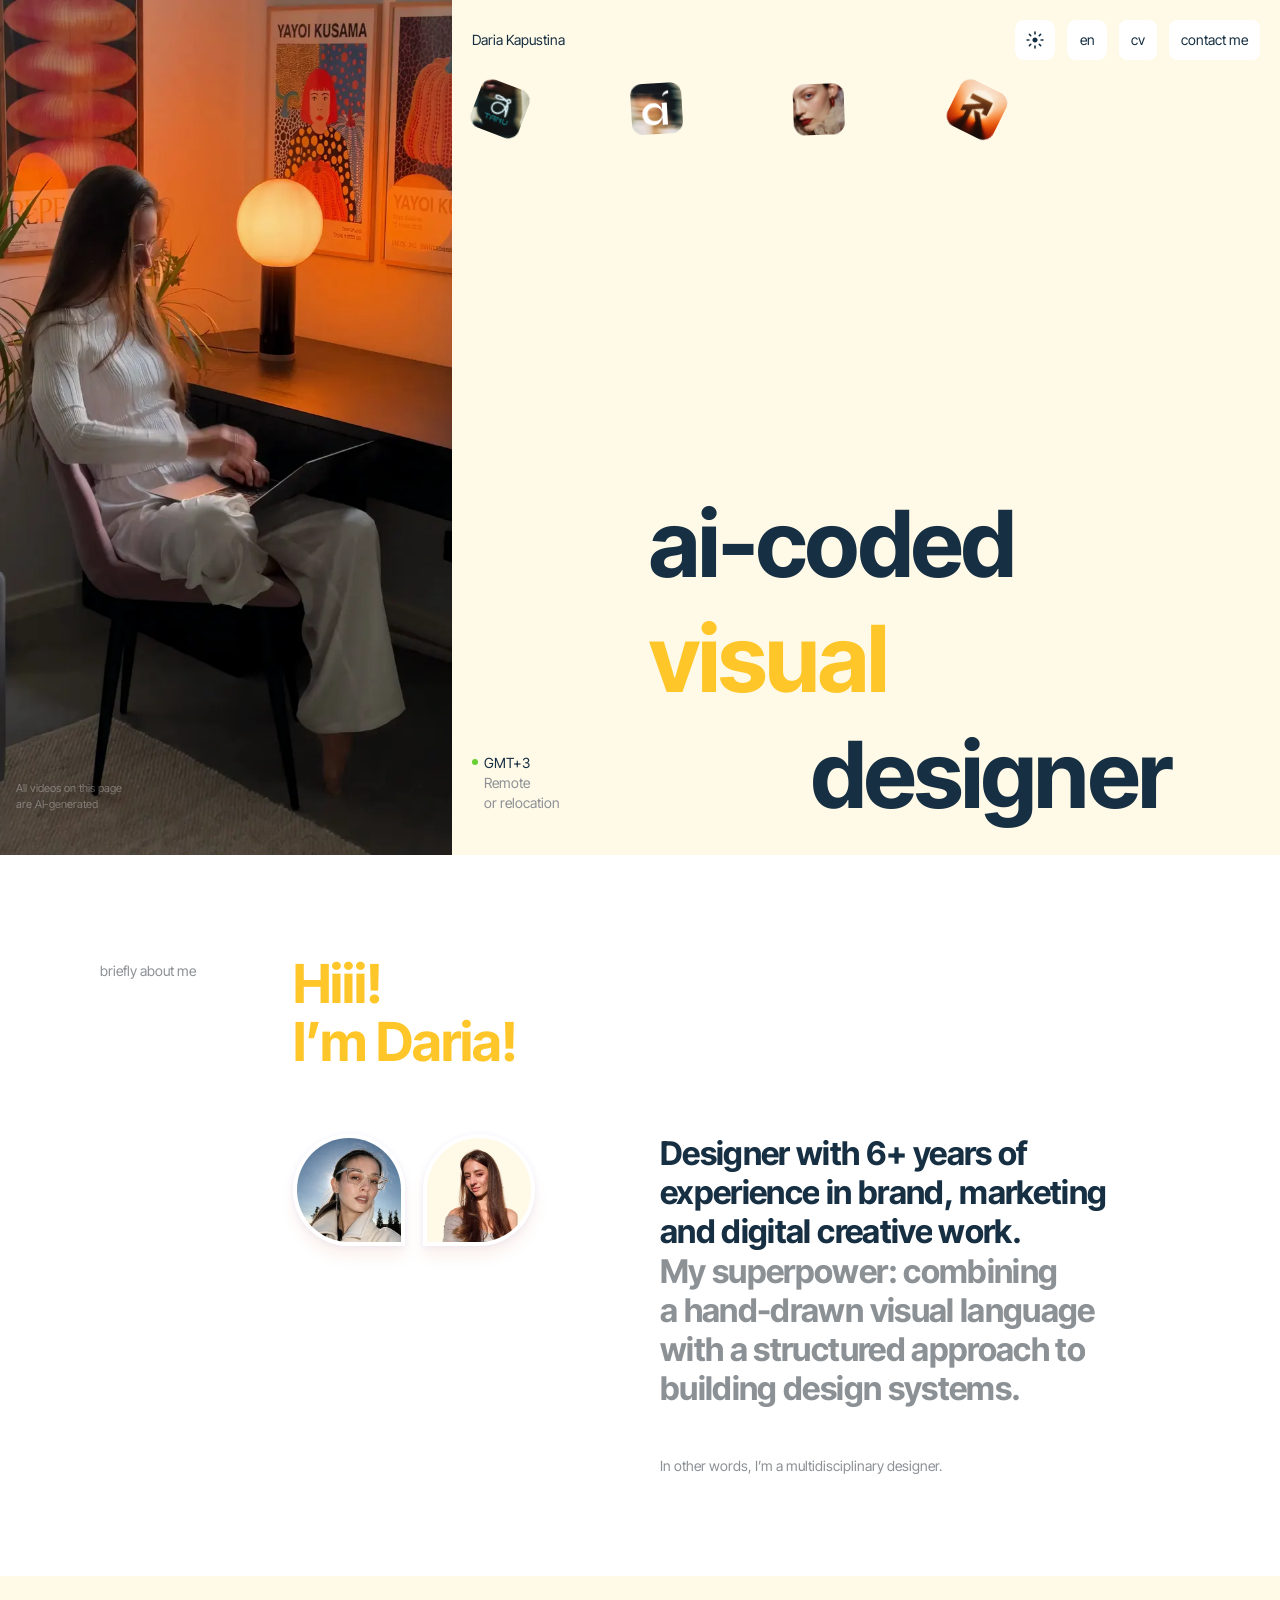
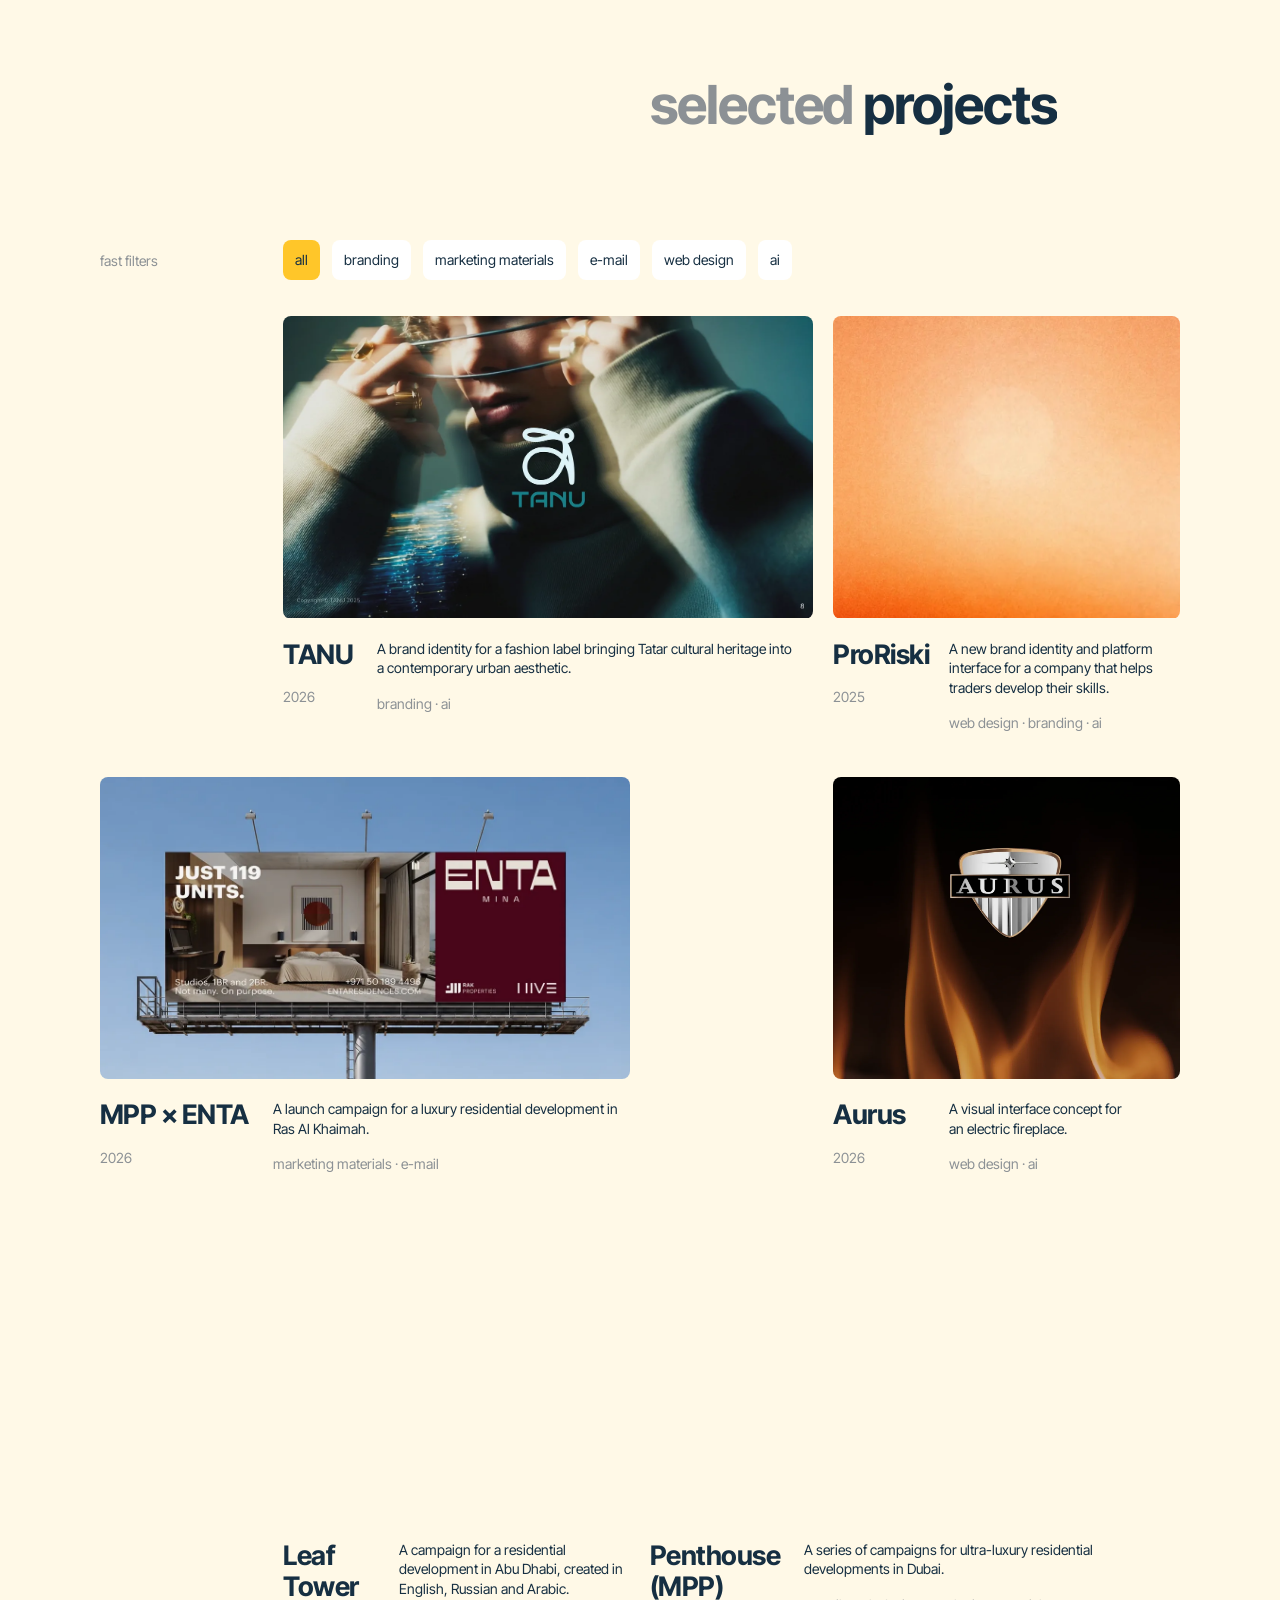
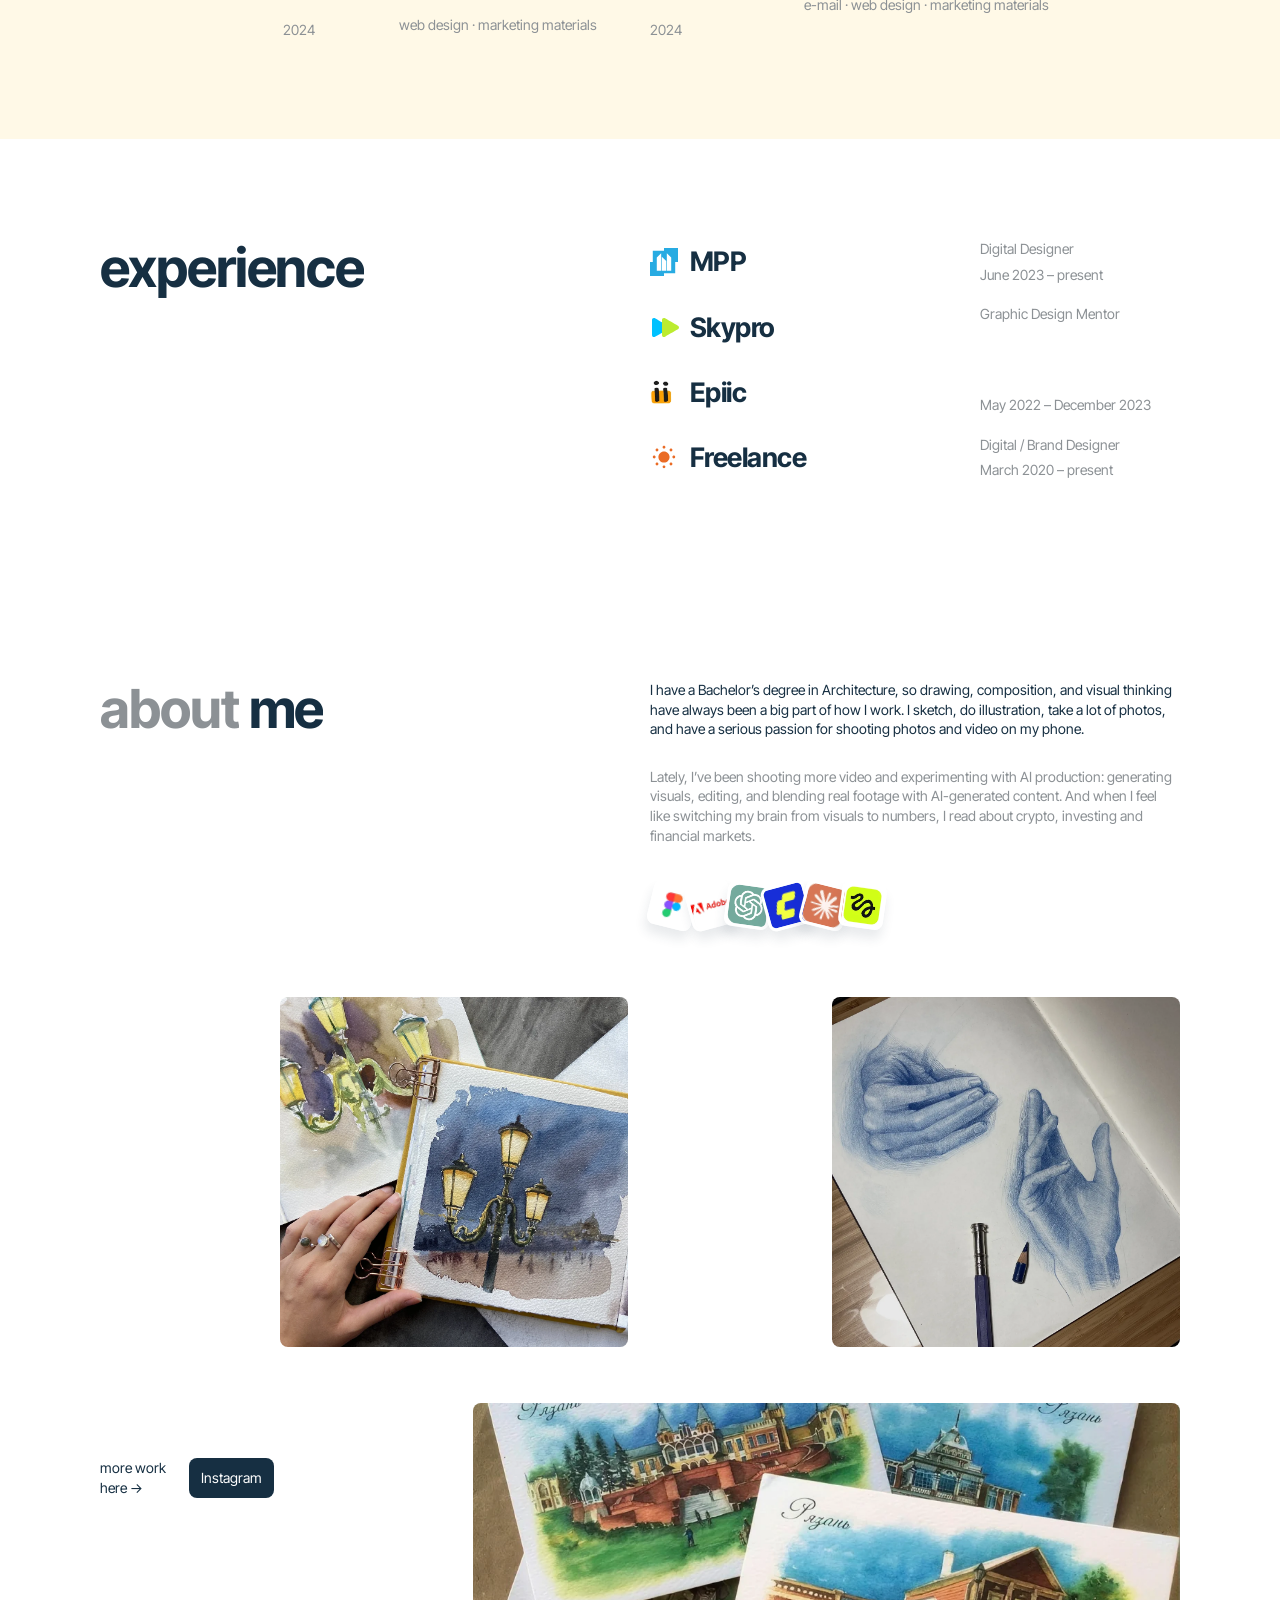
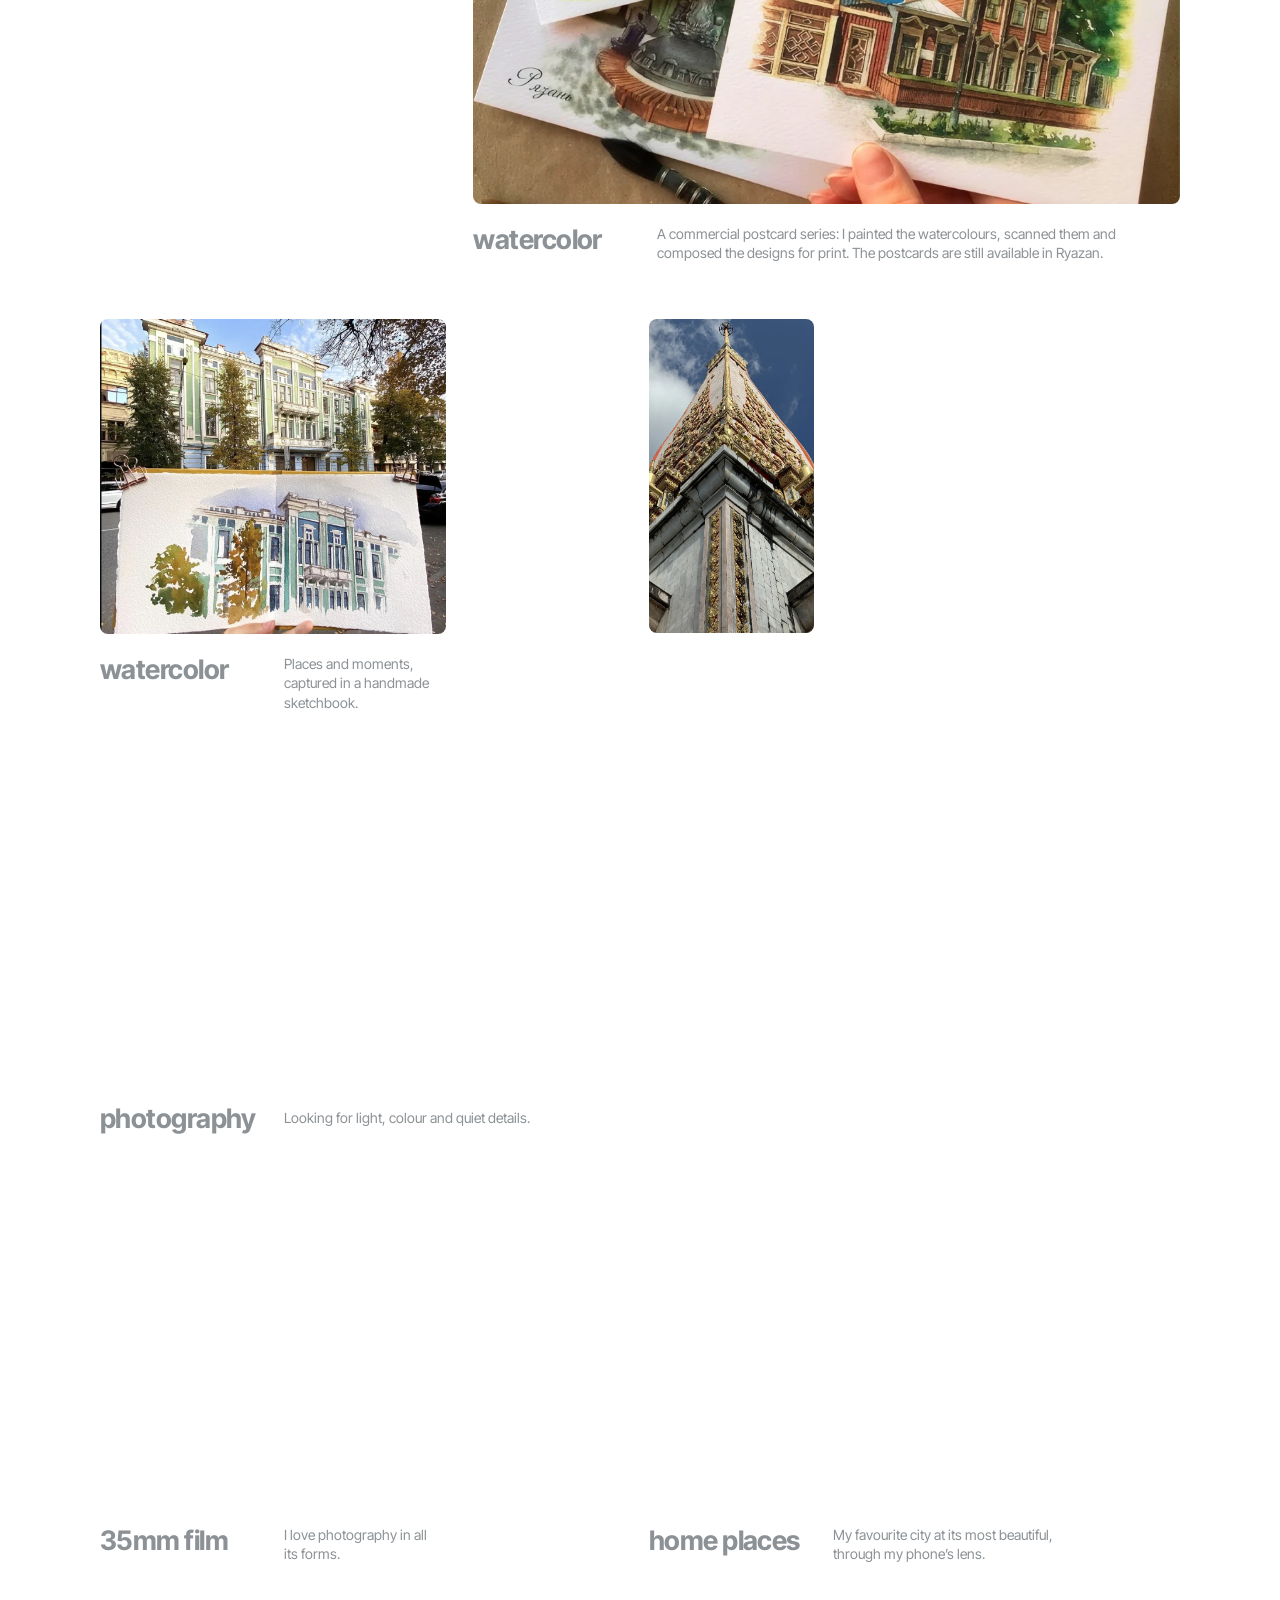
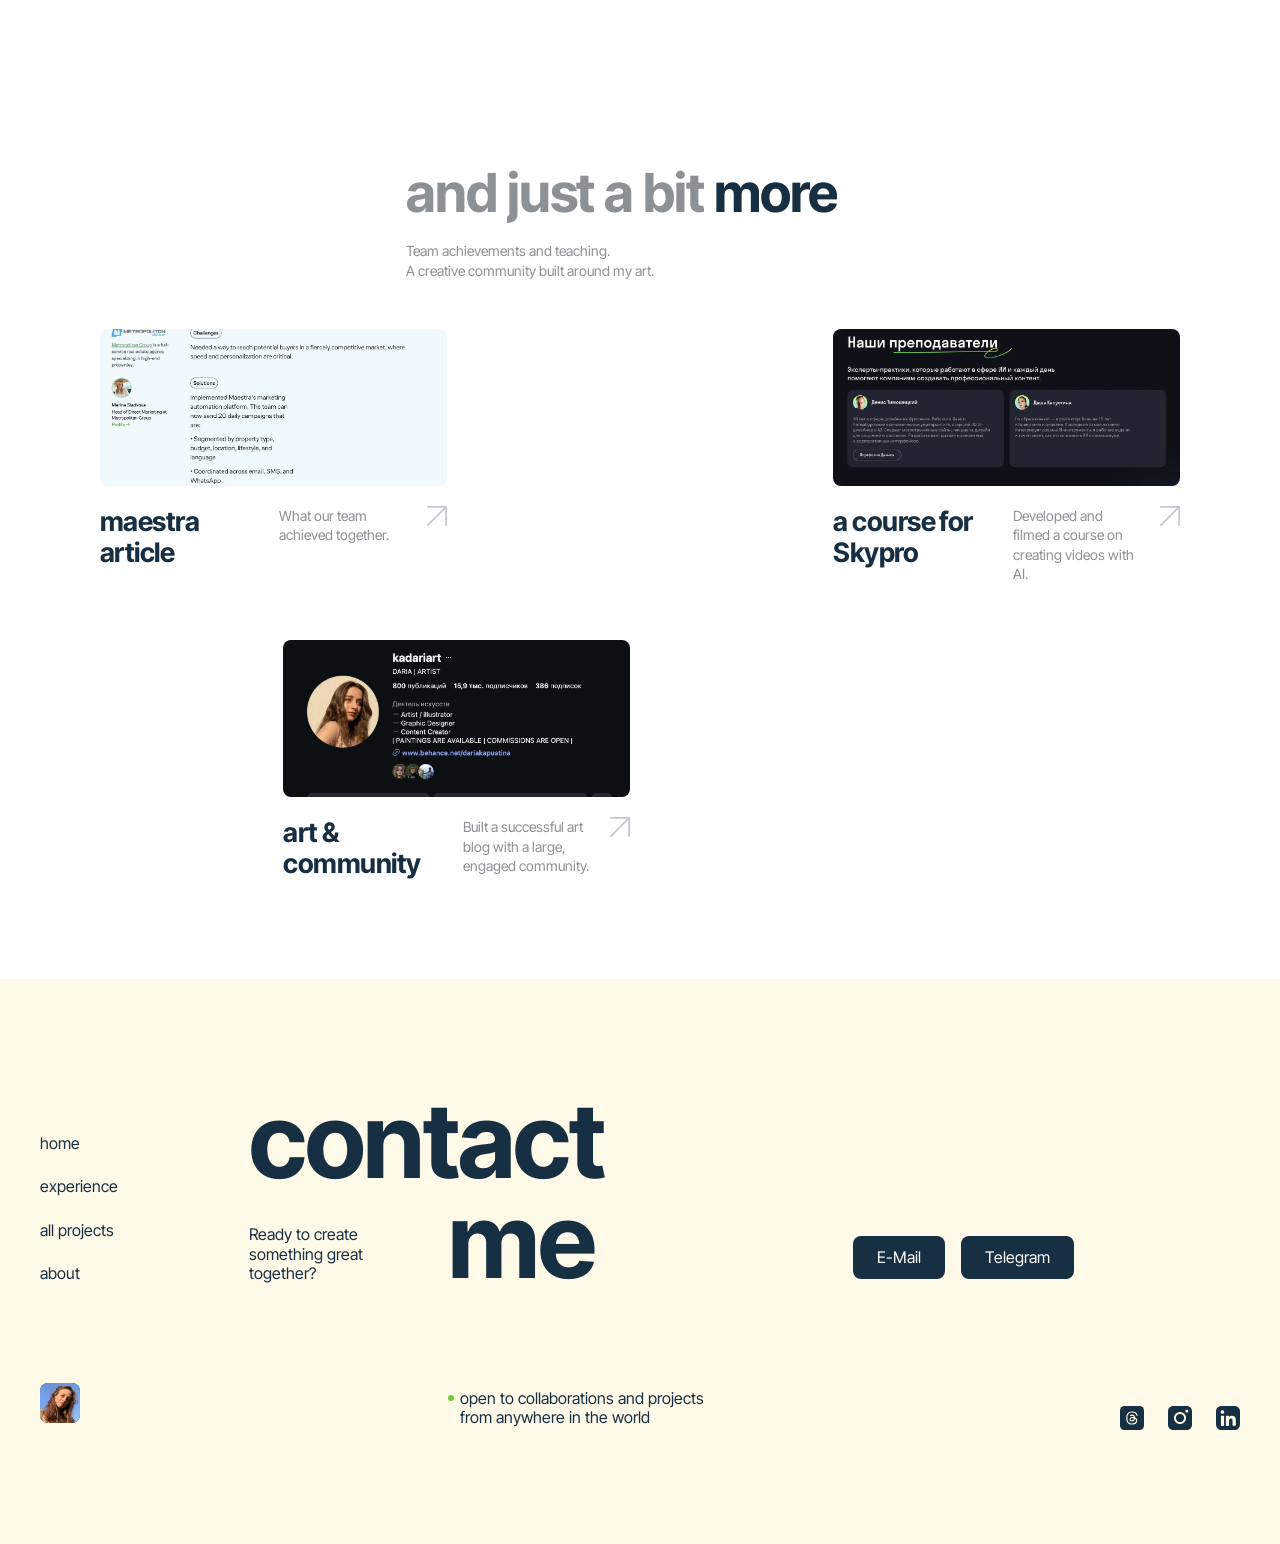
==== index.html @ 4124f464 "Open menu pill fits its close button on phones; drop heading balance that made Safari re-wrap headin" ====
<!doctype html>
<html lang="en">
<head>
<meta charset="utf-8">
<meta name="viewport" content="width=device-width, initial-scale=1">
<title>Daria Kapustina — Digital Designer</title>
<meta name="description" content="Daria Kapustina — multidisciplinary designer working across brand, marketing and AI-driven creative work."><meta property="og:type" content="website"><meta property="og:title" content="Daria Kapustina — Digital Designer"><meta property="og:description" content="Daria Kapustina — multidisciplinary designer working across brand, marketing and AI-driven creative work."><meta property="og:locale" content="en_US"><meta name="twitter:card" content="summary_large_image"><meta property="og:image" content="https://drasica.github.io/assets/og-cover.jpg"><meta property="og:image:width" content="1200"><meta property="og:image:height" content="630"><meta name="twitter:image" content="https://drasica.github.io/assets/og-cover.jpg"><meta property="og:url" content="https://drasica.github.io/"><meta name="theme-color" content="#fff9e7">
<link rel="icon" href="assets/95c12.webp">
<link rel="preload" href="assets/font-1.woff2?v=2" as="font" type="font/woff2" crossorigin><link rel="preload" href="assets/font-2.woff2?v=2" as="font" type="font/woff2" crossorigin><link rel="stylesheet" href="assets/fonts.css?v=2">
<script src="theme.js"></script>
<link rel="stylesheet" href="styles.css?v=motion-15">
<style>
/* Intro: on the first visit of a session a split-flap word board covers the page while the first screen loads */
#site-intro { position: fixed; inset: 0; z-index: 1000; background: #162f42; color: #fff; display: grid; place-items: center; transition: transform .75s cubic-bezier(.76,0,.24,1); }
#site-intro.is-leaving { transform: translateY(100%); }
#site-intro .intro-name { position: absolute; left: 24px; top: 22px; font: 14px/1.4 'Inter Tight', Arial, sans-serif; opacity: .7; }
#site-intro .intro-word { font: 700 clamp(44px, 10vw, 140px)/1 'Inter Tight', Arial, sans-serif; letter-spacing: -.04em; color: #ffc629; perspective: 600px; white-space: nowrap; }
#site-intro .intro-word.is-last { color: #fff; }
#site-intro .intro-word span { display: inline-block; transform-origin: 50% 60%; backface-visibility: hidden; }
html.intro-skip #site-intro { display: none; }
html.intro-on { overflow: hidden; }
</style>
<script src="config.js?v=5" defer>
</script><script defer src="https://cloud.umami.is/script.js" data-website-id="0eed4cbd-fb3e-4f84-bfce-b9fba21e98c4" data-domains="drasica.github.io"></script><script src="analytics.js?v=2" defer></script><script src="video-wake.js?v=1" defer></script>
<script src="typography.js?v=2" defer></script><script src="translations.js?v=typography-23" defer></script>
<script src="app.js?v=typography-18" defer>
</script>
<script src="floating-stickers.js?v=4" defer></script>
<script src="word-board.js?v=reel-2" defer></script>
<script src="assets/vendor/lenis.min.js" defer></script><script src="smooth-scroll.js?v=2" defer></script><script src="navigation.js?v=circle-12" defer></script><script src="mobile-menu.js?v=10" defer></script>
<script src="reveal.js?v=motion-1" defer></script>
<link rel="stylesheet" href="footer.css?v=11"><link rel="stylesheet" href="mobile.css?v=21"><link rel="stylesheet" href="mobile-menu.css?v=8">
<link rel="stylesheet" href="section-spacing.css?v=1">
</head>
<body>
<div id="site-intro" aria-hidden="true"><span class="intro-name">Daria Kapustina</span><span class="intro-word"></span></div>
<script>
(() => {
  // Shown once per session, skipped for reduced motion; it never holds the page longer than the first screen needs.
  const root = document.documentElement, intro = document.getElementById('site-intro');
  let seen = false; try { seen = sessionStorage.getItem('intro-seen') === '1'; sessionStorage.setItem('intro-seen', '1'); } catch {}
  if (seen || matchMedia('(prefers-reduced-motion: reduce)').matches) { root.classList.add('intro-skip'); intro.remove(); return; }
  root.classList.add('intro-on');
  let lang = 'en'; try { lang = localStorage.getItem('portfolio-language') === 'ru' ? 'ru' : 'en'; } catch {}
  const words = lang === 'ru' ? ['диджитал', 'бренд', 'маркетинг', 'граф', 'дизайн'] : ['digital', 'visual', 'brand', 'marketing', 'designer'];
  if (lang === 'ru') intro.querySelector('.intro-name').textContent = 'Дарья Капустина';
  const board = intro.querySelector('.intro-word'), STEP = 330, FLIP = 260, MIN = STEP * words.length + 120, MAX = 2600;
  const t0 = performance.now();
  window.__introDelay = MIN + 300;   // the floating stickers start their entrance as the board leaves
  const show = (word, last) => {
    board.classList.toggle('is-last', last);
    board.innerHTML = [...word].map(c => `<span>${c}</span>`).join('');
    // each letter flips over in turn, like a split-flap board
    [...board.children].forEach((el, k) => el.animate([{ transform: 'rotateX(90deg)', opacity: 0 }, { transform: 'rotateX(0)', opacity: 1 }],
      { duration: FLIP, delay: k * (FLIP / word.length) * .6, easing: 'cubic-bezier(.2,.8,.2,1)', fill: 'both' }));
  };
  words.forEach((w, i) => setTimeout(() => show(w, i === words.length - 1), i * STEP));
  // leave when the first screen is ready (its video can play, or the page has loaded), not before the last word, not later than MAX
  let ready = false;
  const markReady = () => { ready = true; };
  addEventListener('load', markReady, { once: true });
  document.addEventListener('DOMContentLoaded', () => {
    const v = document.querySelector('.hero-photo');
    if (v && v.readyState >= 2) markReady(); else if (v) v.addEventListener('loadeddata', markReady, { once: true });
  });
  const leave = () => {
    intro.classList.add('is-leaving');
    root.classList.remove('intro-on');
    intro.addEventListener('transitionend', () => intro.remove(), { once: true });
    setTimeout(() => intro.remove(), 1200);
  };
  const check = () => { const t = performance.now() - t0; if ((ready && t >= MIN) || t >= MAX) leave(); else setTimeout(check, 60); };
  setTimeout(check, MIN);
})();
</script>
<a class="skip-link" href="#main" data-i18n="text1">Skip to content</a>
<main id="main">
<section class="hero" id="home" aria-label="Daria Kapustina, digital designer">
<div class="hero-canvas">
<video class="hero-photo" autoplay muted loop playsinline preload="auto" poster="assets/hero-studio-poster.webp?v=4" width="720" height="1280" aria-label="Daria working in her studio" data-i18n-alt="alt0"><source src="assets/hero-studio-720.mp4?v=4" type="video/mp4" media="(max-width: 600px)"><source src="assets/hero-studio.mp4?v=5" type="video/mp4"></video>
<p class="hero-ai-note" data-i18n="aiNote">All videos on this page are AI-generated</p>
<header class="header">
<span class="name" data-i18n="text0">Daria Kapustina</span>
<nav class="header-actions" aria-label="Header navigation">
<button class="theme-toggle" type="button" aria-label="Switch to dark theme" aria-pressed="false"><svg class="theme-moon" viewBox="0 0 24 24" aria-hidden="true"><path d="M20.5 13.2A8.5 8.5 0 0 1 10.8 3.5 8.5 8.5 0 1 0 20.5 13.2Z"/></svg><img class="theme-sun" src="assets/header/sun.svg" width="20" height="20" alt=""></button>
<button class="language" aria-label="Switch to Russian" type="button" aria-pressed="false">en</button>
<a class="button" data-link="cv" aria-disabled="true" title="CV will be added soon">cv</a>
<a class="button" href="#contact" data-i18n="text2">contact me</a>
<button class="header-menu" type="button" aria-label="Open navigation" aria-controls="site-menu"><img src="assets/header/menu.svg" width="40" height="40" alt=""></button>
</nav>
<div class="menu-anchor" hidden>
<a class="menu-logo" href="#home" aria-label="Home"><span aria-hidden="true"></span></a>
<div class="menu-panel" id="site-menu" hidden>
<nav aria-label="Main navigation">
<a href="#home" data-i18n="text67">home</a>
<a href="#experience" data-i18n="text68">experience</a>
<a href="#projects" data-i18n="text69">all projects</a>
<a href="#about" data-i18n="text70">about</a>
<a data-link="cv" aria-disabled="true" title="CV will be added soon">cv</a>
<a href="#contact" data-i18n="text2">contact me</a>
</nav>
</div>
<button class="language" aria-label="Switch to Russian" type="button" aria-pressed="false">en</button>
<button class="theme-toggle" type="button" aria-label="Switch to dark theme" aria-pressed="false"><svg class="theme-moon" viewBox="0 0 24 24" aria-hidden="true"><path d="M20.5 13.2A8.5 8.5 0 0 1 10.8 3.5 8.5 8.5 0 1 0 20.5 13.2Z"/></svg><svg class="theme-sun" viewBox="0 0 24 24" aria-hidden="true"><circle cx="12" cy="12" r="4"/><path d="M12 2v2m0 16v2M2 12h2m16 0h2M5 5l1.5 1.5m11 11L19 19M5 19l1.5-1.5m11-11L19 5"/></svg></button>
<button class="menu-toggle" type="button" aria-label="Open navigation" aria-expanded="false" aria-controls="site-menu"><span class="menu-icon" aria-hidden="true"></span></button>
</div>
</header>
<div class="hero-orbit" aria-hidden="true">
<div class="sticker sticker-one">
<img src="assets/9ffae.webp" alt="">
</div>
<div class="sticker sticker-two">
<img src="assets/cee51.webp" alt="">
<img class="apple-body" src="assets/f7499.svg" alt="">
<img class="apple-leaf" src="assets/2229d.svg" alt="">
</div>
<div class="sticker sticker-three">
<img src="assets/2d1eb.webp" alt="">
</div>
<div class="sticker sticker-four">
<img src="assets/9de6c.webp" alt="">
</div>
</div>
<h1>
<span class="ai-coded" data-i18n="text3">ai-coded</span>
<span class="digital" aria-label="digital">digital</span>
<span class="designer" data-i18n="text5">designer</span>
</h1>
<p class="location status">GMT+3<span data-i18n="text6">Remote
or relocation</span>
</p>
</div>
</section>
<section class="intro wrap" id="intro" aria-labelledby="intro-title">
<p class="eyebrow" data-i18n="text7">briefly about me</p>
<h2 id="intro-title" data-i18n="text8">Hiii!
I’m Daria!</h2>
<div class="portraits">
<div class="picture portrait portrait-left">
<img src="assets/5f001.webp" alt="Daria, portrait" class="" style="" loading="lazy" decoding="async" data-i18n-alt="alt1">
</div>
<div class="picture portrait portrait-right">
<img src="assets/09753.webp" alt="Daria, portrait" class="" style="" loading="lazy" decoding="async" data-i18n-alt="alt2">
</div>
</div>
<div class="intro-copy">
<p class="statement"><strong id="intro-lead" data-i18n="text9">Designer with 6+ years of experience in brand, marketing and digital creative work.</strong><span id="intro-rest" data-i18n="text10">My superpower: combining a hand-drawn visual language with a structured approach to building design systems.</span></p>
<p class="eyebrow" data-i18n="text11">In other words, I’m a multidisciplinary designer.</p>
</div>
</section>

<section class="projects" id="projects" aria-labelledby="projects-title">
<div class="wrap">
<div class="section-heading">
<h2 id="projects-title">
<span id="heading21" data-i18n="text21">selected</span><b id="heading22" data-i18n="text22"> projects</b>
</h2>
<p data-i18n="text23">Across brand,marketing and digital design.
Designed for international teams, premium brands and digital-first communication.</p>
</div>
<div class="filters">
<span class="eyebrow" data-i18n="text24">fast filters</span>
<div class="filter-buttons" role="group" aria-label="Filter projects">
<button type="button" data-filter="All" aria-pressed="true" data-i18n="text25">all</button>
<button type="button" data-filter="Branding" aria-pressed="false" data-i18n="text26">branding</button>
<button type="button" data-filter="Marketing Materials" aria-pressed="false" data-i18n="text27">marketing materials</button>
<button type="button" data-filter="E-Mail" aria-pressed="false" data-i18n="text28">e-mail</button>
<button type="button" data-filter="Web Design" aria-pressed="false" data-i18n="text29">web design</button>
<button type="button" data-filter="AI" aria-pressed="false" data-i18n="text30">ai</button>
</div>
</div>
<p class="sr-only" id="filter-status" role="status" aria-live="polite">
</p>
<div class="project-grid">
<article class="project project-tanu" data-tags="Branding · AI">
<a class="project-case-link" href="tanu.html" aria-label="TANU — view project"></a>
<div class="picture project-image">
<video class="project-video" muted loop playsinline preload="none" poster="assets/2be52.webp" aria-label="TANU" data-src="assets/tanu-preview.mp4"></video>
</div>
<div class="project-caption">
<div>
<h3>TANU</h3>
<p class="eyebrow">2026</p>
</div>
<div>
<p data-i18n="text31">A brand identity for a fashion label bringing Tatar cultural heritage into a contemporary urban aesthetic.</p>
<p class="tags" data-i18n="text32">branding · ai</p>
</div>
</div>
</article>
<article class="project project-proriski" data-tags="Web Design · Branding · AI">
<a class="project-case-link" href="proriski.html" aria-label="ProRiski — view project"></a>
<div class="picture project-image">
<video class="project-video" muted loop playsinline preload="none" poster="assets/proriski-preview-poster.webp" aria-label="ProRiski" data-src="assets/proriski-preview.mp4"></video>
</div>
<div class="project-caption">
<div>
<h3>ProRiski</h3>
<p class="eyebrow">2025</p>
</div>
<div>
<p data-i18n="text37">A new brand identity and platform interface for a company that helps traders develop their skills.</p>
<p class="tags" data-i18n="text38">web design · branding · ai</p>
</div>
</div>
</article>
<article class="project project-enta" data-tags="Marketing Materials · E-Mail">
<a class="project-case-link" href="enta.html" aria-label="MPP × ENTA — view project"></a>
<div class="picture project-image">
<img src="assets/56102.webp" alt="MPP × ENTA" class="" style="width:100%;height:216.83%;top:-38.11%" loading="lazy" decoding="async" data-i18n-alt="alt5">
</div>
<div class="project-caption">
<div>
<h3>MPP × ENTA</h3>
<p class="eyebrow">2026</p>
</div>
<div>
<p data-i18n="text35">A launch campaign for a luxury residential development in Ras Al Khaimah.</p>
<p class="tags" data-i18n="text36">marketing materials · e-mail</p>
</div>
</div>
</article>
<article class="project project-aurus" data-tags="Web Design · AI">
<a class="project-case-link" href="aurus.html" aria-label="Aurus — view project"></a>
<div class="picture project-image">
<video class="project-video" muted loop playsinline preload="none" poster="assets/64a11.webp" aria-label="Aurus" data-src="assets/aurus-preview.mp4?v=2"></video>
</div>
<div class="project-caption">
<div>
<h3>Aurus</h3>
<p class="eyebrow">2026</p>
</div>
<div>
<p data-i18n="text33">A visual interface concept for an electric fireplace.</p>
<p class="tags" data-i18n="text34">web design · ai</p>
</div>
</div>
</article>
<article class="project project-leaf" data-tags="Web Design · Marketing Materials">
<a class="project-case-link" href="leaf-tower.html" aria-label="Leaf Tower — view project"></a>
<div class="picture project-image">
<img src="assets/leaf-cover-preview.webp" alt="Leaf Tower" class="" style="" width="1600" height="822" loading="lazy" decoding="async" data-i18n-alt="alt7">
</div>
<div class="project-caption">
<div>
<h3>Leaf Tower</h3>
<p class="eyebrow">2024</p>
</div>
<div>
<p data-i18n="text39">A campaign for a residential development in Abu Dhabi, created in English, Russian and Arabic.</p>
<p class="tags" data-i18n="text40">web design · marketing materials</p>
</div>
</div>
</article>
<article class="project project-penthouse" data-tags="E-Mail · Web Design · Marketing Materials">
<a class="project-case-link" href="penthouse.html" aria-label="Penthouse (MPP)"></a>
<div class="picture project-image">
<img src="assets/08e1b.webp" alt="Penthouse (MPP)" class="" style="" loading="lazy" decoding="async" data-i18n-alt="alt8">
</div>
<div class="project-caption">
<div>
<h3>Penthouse<br>(MPP)</h3>
<p class="eyebrow">2024</p>
</div>
<div>
<p data-i18n="text41">A series of campaigns for ultra-luxury residential developments in Dubai.</p>
<p class="tags" data-i18n="text42">e-mail · web design · marketing materials</p>
</div>
</div>
</article>
</div>
</div>
</section>
<section class="experience wrap split" id="experience" aria-labelledby="experience-title">
<h2 id="experience-title" data-i18n="text12">experience</h2>
<div class="jobs">
<article class="job">
<h3>
<span class="job-icon">
<img class="mpp-logo-light" src="assets/9f373.svg" alt="" class="" style="" loading="lazy" decoding="async">
<img class="mpp-logo-dark" src="assets/mpp-dark.svg" alt="">
</span>MPP</h3>
<div>
<p data-i18n="text13">Digital Designer</p>
<p class="eyebrow" data-i18n="text14">June 2023 – present</p>
</div>
</article>
<article class="job">
<h3>
<span class="job-icon">
<span class="skypro-logo">
<img src="assets/ceb00.svg" alt="" class="" style="" loading="lazy" decoding="async">
<img src="assets/34d3b.svg" alt="" class="" style="" loading="lazy" decoding="async">
</span>
</span>Skypro</h3>
<div>
<p data-i18n="text15">Graphic Design Mentor</p>
<p class="eyebrow" data-i18n="text16">March 2023 – September 2025</p>
</div>
</article>
<article class="job">
<h3>
<span class="job-icon">
<span class="epiic-logo">
<img src="assets/836a4.webp" alt="" class="" style="" loading="lazy" decoding="async">
</span>
</span>Epiic</h3>
<div>
<p data-i18n="text17">Design Reviewer</p>
<p class="eyebrow" data-i18n="text18">May 2022 – December 2023</p>
</div>
</article>
<article class="job">
<h3>
<span class="job-icon">
<img src="assets/fc3b4.svg" alt="" class="" style="" loading="lazy" decoding="async">
</span>Freelance</h3>
<div>
<p data-i18n="text19">Digital / Brand Designer</p>
<p class="eyebrow" data-i18n="text20">March 2020 – present</p>
</div>
</article>
</div>
</section>
<section class="about wrap" id="about" aria-labelledby="about-title">
<div class="split about-heading">
<div>
<h2 id="about-title">
<span id="heading43" data-i18n="text43">about</span><b id="heading44" data-i18n="text44"> me</b>
</h2>

</div>
<div class="about-copy">
<p data-i18n="text45">I have a Bachelor’s degree in Architecture, so drawing, composition, and visual thinking have always been a big part of how I work. I sketch, do illustration, take a lot of photos, and have a serious passion for shooting photos and video on my phone.</p>
<p data-i18n="text46">Lately, I’ve been shooting more video and experimenting with AI production: generating visuals, editing, and blending real footage with AI-generated content. And when I feel like switching my brain from visuals to numbers, I read about crypto, investing and financial markets.</p>
<div class="tool-stickers" aria-hidden="true">
<div class="picture ">
<img src="assets/b6a04.webp" alt="" class="" style="" loading="lazy" decoding="async">
</div>
<div class="picture ">
<img src="assets/1554d.webp" alt="" class="" style="" loading="lazy" decoding="async">
</div>
<div class="picture ">
<img src="assets/192a5.webp" alt="" class="" style="" loading="lazy" decoding="async">
</div>
<div class="picture ">
<img src="assets/41b91.webp" alt="" class="" style="" loading="lazy" decoding="async">
</div>
<div class="picture ">
<img src="assets/2ad3a.webp" alt="" class="" style="" loading="lazy" decoding="async">
</div>
<div class="picture ">
<img src="assets/3fb11.webp" alt="" class="" style="" loading="lazy" decoding="async">
</div>
</div>
</div>
</div>
<div class="gallery">
<div class="gallery-opening">
<div class="picture " style="aspect-ratio:386/388;height:auto;">
<img src="assets/cceba.webp" alt="Watercolor sketchbook in the studio" class="sketchbook-source" loading="lazy" decoding="async" data-i18n-alt="alt9" width="386" height="388">
</div>
<div class="picture ">
<img src="assets/3bfa6.webp" alt="Blue watercolor studies" class="" style="" loading="lazy" decoding="async" data-i18n-alt="alt10">
</div>
</div>
<div class="gallery-feature">
<div class="instagram-note">
<p data-i18n="text47">more work
here →</p>
<a class="button" data-link="instagram" href="https://www.instagram.com/kadariart/" target="_blank" rel="noopener noreferrer">Instagram</a>
</div>
<figure>
<div class="picture ">
<img src="assets/watercolor-figma-v2.webp" alt="Watercolor landscape sketchbooks" class="" style="" loading="lazy" decoding="async" data-i18n-alt="alt11">
</div>
<figcaption>
<h3 id="gallery-title0" data-i18n="text53">watercolor</h3>
<p id="caption0" data-i18n="text48">A commercial postcard series: I painted the watercolours, scanned them and composed the designs for print. The postcards are still available in Ryazan.</p>
</figcaption>
</figure>
</div>
<div class="gallery-middle">
<div>
<figure>
<div class="picture ">
<img src="assets/8cb92.webp" alt="City watercolor sketches" class="" style="height:117.36%;top:-15.81%" loading="lazy" decoding="async" data-i18n-alt="alt12">
</div>
<figcaption>
<h3 id="gallery-title1" data-i18n="text54">watercolor</h3>
<p id="caption1" data-i18n="text49">Places and moments, captured in a handmade sketchbook.</p>
</figcaption>
</figure>
<figure>
<div class="picture " style="aspect-ratio:590/350;height:auto;">
<img src="assets/mountain-figma-v3.webp" alt="Mountain landscape" class="figma-gallery-image" loading="lazy" decoding="async" data-i18n-alt="alt13" width="590" height="350">
</div>
<figcaption>
<h3 id="gallery-title2" data-i18n="text55">photography</h3>
<p id="caption2" data-i18n="text50">Looking for light, colour and quiet details.</p>
</figcaption>
</figure>
</div>
<div class="picture architecture" style="aspect-ratio:183/350;height:auto;">
<img src="assets/architecture-figma-v3.webp" alt="Architectural detail" class="figma-gallery-image" loading="lazy" decoding="async" data-i18n-alt="alt14" width="183" height="350">
</div>
<div class="picture trees">
<img src="assets/127a1.webp" alt="Sunlight through a grove of trees" class="" style="" loading="lazy" decoding="async" data-i18n-alt="alt15">
</div>
</div>
<div class="gallery-last">
<figure>
<div class="picture ">
<img src="assets/b3517.webp" alt="35mm film portrait in a garden" class="" style="" loading="lazy" decoding="async" data-i18n-alt="alt16">
</div>
<figcaption>
<h3 id="gallery-title3" data-i18n="text56">35mm film</h3>
<p id="caption3" data-i18n="text51">I love photography in all its forms.</p>
</figcaption>
</figure>
<figure>
<div class="picture ">
<img src="assets/605c7.webp" alt="Light on a quiet city street" class="" style="" loading="lazy" decoding="async" data-i18n-alt="alt17">
</div>
<figcaption>
<h3 id="gallery-title4" data-i18n="text57">home places</h3>
<p id="caption4" data-i18n="text52">My favourite city at its most beautiful,
through my phone’s lens.</p>
</figcaption>
</figure>
</div>
</div>
</section>
<section class="more wrap" aria-labelledby="more-title">
<div class="section-heading">
<h2 id="more-title">
<span id="heading58" data-i18n="text58">and just a bit</span><b id="heading59" data-i18n="text59"> more</b>
</h2>
<p data-i18n="text60">Team achievements and teaching.
A creative community built around my art.</p>
</div>
<div class="more-grid">
<a class="article article-maestra" href="https://maestra.io/blog/cases/metropolitan-group" target="_blank" rel="noopener noreferrer">
<div class="picture ">
<img src="assets/55080.webp" alt="maestra article" class="" style="" loading="lazy" decoding="async" data-i18n-alt="alt18">
</div>
<div class="article-caption">
<h3 data-i18n="text62">maestra article</h3>
<div>
<span data-i18n="text61">What our team achieved together.</span>
<img src="assets/3d9f0.svg" alt="" class="" style="" loading="lazy" decoding="async">
</div>
</div>
</a>
<a class="article article-skypro" href="https://sky.pro/course/ai/creator#giftpopup" target="_blank" rel="noopener noreferrer">
<div class="picture ">
<img src="assets/b63a6.webp" alt="education materials for skypro" class="" style="" loading="lazy" decoding="async" data-i18n-alt="alt19">
</div>
<div class="article-caption">
<h3 data-i18n="text64">a course for Skypro</h3>
<div>
<span data-i18n="text63">Developed and filmed a course on creating videos with AI.</span>
<img src="assets/3d9f0.svg" alt="" class="" style="" loading="lazy" decoding="async">
</div>
</div>
</a>
<a class="article article-blog" data-link="blog" href="https://www.instagram.com/kadariart/" target="_blank" rel="noopener noreferrer">
<div class="picture ">
<img src="assets/348ce.webp" alt="social media blog" class="" style="width:107.77%;height:170.97%;left:-.09%;top:-4.37%" loading="lazy" decoding="async" data-i18n-alt="alt20">
</div>
<div class="article-caption">
<h3 data-i18n="text66">art &amp; community</h3>
<div>
<span data-i18n="text65">Built a successful art blog with a large, engaged community.</span>
<img src="assets/3d9f0.svg" alt="" class="" style="" loading="lazy" decoding="async">
</div>
</div>
</a>
</div>
</section>
<footer id="contact">
<div class="footer-inner wrap">
<nav aria-label="Footer navigation">
<a href="#home" data-i18n="text67">home</a>
<a href="#experience" data-i18n="text68">experience</a>
<a href="#projects" data-i18n="text69">all projects</a>
<a href="#about" data-i18n="text70">about</a>
</nav>
<div class="contact-heading">
<h2 data-i18n="text71">contact
me</h2>
</div>
<p data-i18n="text72">Ready to create something great together?</p>
<div class="contact-actions">
<a class="button" data-link="email" href="mailto:drasica.k@gmail.com">E-Mail</a>
<a class="button" data-link="telegram" href="https://t.me/kadariart" target="_blank" rel="noopener noreferrer">Telegram</a>
</div>
<p class="availability status" data-i18n="text73">open to projects
from around the world</p>
<img src="assets/95c12.webp" alt="" class="footer-avatar" style="" loading="lazy" decoding="async">
<div class="social-links" role="group" aria-label="Social profiles">
<a class="social-link social-linkedin" href="https://www.linkedin.com/in/daria-kapustina-a27a78249/" target="_blank" rel="noopener noreferrer" aria-label="LinkedIn"><svg class="social-vector" viewBox="140 0 40 40" xmlns="http://www.w3.org/2000/svg" aria-hidden="true" focusable="false">
<g id="Frame 2087331330">
<path id="Vector" d="M30 19.0769C30.3077 19.5385 30.6154 20 30.7692 20.7692H25.8462C25.8462 20.6154 25.8462 20.3077 26 20C26.1538 19.6923 26.1538 19.5385 26.4615 19.2308C26.6154 18.9231 26.9231 18.7692 27.2308 18.6154C27.5385 18.4615 28 18.3077 28.4615 18.3077C29.0769 18.4615 29.6923 18.6154 30 19.0769ZM15.8462 18C16.1538 17.6923 16.4615 17.2308 16.4615 16.6154C16.4615 16.3077 16.4615 16 16.3077 15.6923C16.1538 15.5385 16 15.2308 15.8462 15.2308C15.6923 15.0769 15.3846 15.0769 15.0769 14.9231H11.0769V18.4615H14.4615C14.9231 18.4615 15.3846 18.3077 15.8462 18ZM14.6154 20.6154H11.0769V24.7692H14.6154C14.9231 24.7692 15.2308 24.7692 15.5385 24.6154C15.8462 24.6154 16.1538 24.4615 16.3077 24.3077C16.4615 24.1538 16.7692 24 16.9231 23.6923C17.0769 23.3846 17.0769 23.0769 17.0769 22.7692C17.0769 22 16.9231 21.3846 16.4615 21.0769C16 20.7692 15.3846 20.6154 14.6154 20.6154ZM40 7.53846V32.4615C40 36.6154 36.6154 40 32.4615 40H7.53846C3.38462 40 0 36.6154 0 32.4615V7.53846C0 3.38462 3.38462 0 7.53846 0H32.4615C36.6154 0 40 3.38462 40 7.53846ZM25.2308 14.7692H31.3846V13.2308H25.2308V14.7692ZM20.3077 23.0769C20.3077 22.1538 20.1538 21.3846 19.6923 20.6154C19.2308 20 18.6154 19.5385 17.6923 19.2308C18.3077 18.9231 18.9231 18.4615 19.2308 18C19.5385 17.5385 19.6923 16.9231 19.6923 16.1538C19.6923 15 19.5385 14.9231 19.3846 14.3077C19.0769 13.8462 18.7692 13.3846 18.4615 13.2308C18 12.9231 17.5385 12.7692 16.9231 12.6154C16.1538 12.3077 15.5385 12.3077 14.7692 12.3077H7.69231V27.3846H15.0769C15.6923 27.3846 16.4615 27.2308 17.0769 27.0769C17.6923 26.9231 18.3077 26.6154 18.7692 26.3077C19.2308 26 19.6923 25.5385 20 24.9231C20.1538 24.4615 20.3077 23.8462 20.3077 23.0769ZM25.8462 22.6154H33.6923C33.6923 21.6923 33.6923 20.9231 33.5385 20.1538C33.3846 19.3846 33.0769 18.6154 32.6154 18.1538C32.1538 17.5385 31.5385 17.0769 30.9231 16.7692C30.1538 16.4615 29.3846 16.1538 28.4615 16.1538C27.6923 16.1538 26.9231 16.3077 26.1538 16.6154C25.5385 16.9231 24.9231 17.3846 24.3077 17.8462C23.8462 18.3077 23.3846 18.9231 23.2308 19.6923C22.9231 20.4615 22.7692 21.2308 22.7692 22C22.7692 23.1538 22.9231 23.6923 23.2308 24.3077C23.5385 25.0769 23.8462 25.6923 24.3077 26.1538C24.7692 26.6154 25.3846 27.0769 26 27.3846C26.7692 27.6923 27.5385 27.8462 28.3077 27.8462C29.5385 27.8462 30.6154 27.5385 31.5385 26.9231C32.4615 26.3077 33.0769 25.3846 33.5385 24.1538H30.9231C30.7692 24.4615 30.6154 24.7692 30.1538 25.0769C29.6923 25.3846 29.2308 25.5385 28.6154 25.5385C27.8462 25.5385 27.0769 25.3846 26.6154 24.9231C26.1538 24.3077 25.8462 23.5385 25.8462 22.6154Z" fill="currentColor"/>
<path id="Vector_2" fill-rule="evenodd" clip-rule="evenodd" d="M78.5721 0C76.2992 -1.67598e-07 74.1194 0.902681 72.5119 2.50956C70.9044 4.11643 70.0009 6.29594 70 8.56884V31.4279C70 33.7013 70.9031 35.8817 72.5107 37.4893C74.1183 39.0969 76.2987 40 78.5721 40H101.431C103.704 39.9991 105.884 39.0956 107.49 37.4881C109.097 35.8806 110 33.7008 110 31.4279V8.56884C109.999 6.29651 109.096 4.1175 107.489 2.51072C105.882 0.903939 103.703 0.000872463 101.431 0H78.5721ZM103.897 8.58201C103.897 9.23681 103.637 9.86479 103.174 10.3278C102.711 10.7908 102.083 11.0509 101.428 11.0509C100.773 11.0509 100.145 10.7908 99.6821 10.3278C99.2191 9.86479 98.9589 9.23681 98.9589 8.58201C98.9589 7.92721 99.2191 7.29923 99.6821 6.83621C100.145 6.3732 100.773 6.11308 101.428 6.11308C102.083 6.11308 102.711 6.3732 103.174 6.83621C103.637 7.29923 103.897 7.92721 103.897 8.58201ZM90.0049 13.1512C88.189 13.1512 86.4474 13.8726 85.1633 15.1567C83.8792 16.4408 83.1578 18.1824 83.1578 19.9984C83.1578 21.8143 83.8792 23.5559 85.1633 24.84C86.4474 26.1241 88.189 26.8455 90.0049 26.8455C91.8209 26.8455 93.5625 26.1241 94.8466 24.84C96.1307 23.5559 96.8521 21.8143 96.8521 19.9984C96.8521 18.1824 96.1307 16.4408 94.8466 15.1567C93.5625 13.8726 91.8209 13.1512 90.0049 13.1512ZM79.8626 19.9984C79.8626 17.3093 80.9308 14.7304 82.8322 12.8289C84.7337 10.9275 87.3126 9.85927 90.0016 9.85927C92.6907 9.85927 95.2696 10.9275 97.1711 12.8289C99.0725 14.7304 100.141 17.3093 100.141 19.9984C100.141 22.6874 99.0725 25.2663 97.1711 27.1678C95.2696 29.0692 92.6907 30.1374 90.0016 30.1374C87.3126 30.1374 84.7337 29.0692 82.8322 27.1678C80.9308 25.2663 79.8626 22.6874 79.8626 19.9984Z" fill="currentColor"/>
<path id="Vector_3" d="M170.878 0H149.122C146.703 0 144.383 0.961071 142.672 2.67179C140.961 4.3825 140 6.70273 140 9.12205V30.8779C140 33.2973 140.961 35.6175 142.672 37.3282C144.383 39.0389 146.703 40 149.122 40H170.878C173.297 40 175.617 39.0389 177.328 37.3282C179.039 35.6175 180 33.2973 180 30.8779V9.12205C180 6.70273 179.039 4.3825 177.328 2.67179C175.617 0.961071 173.297 0 170.878 0ZM153.524 32.2913C153.531 32.4029 153.514 32.5147 153.476 32.6198C153.437 32.7248 153.378 32.821 153.301 32.9022C153.224 32.9835 153.132 33.0482 153.029 33.0923C152.926 33.1365 152.815 33.1592 152.704 33.159H149.052C148.832 33.1536 148.623 33.0621 148.469 32.904C148.316 32.746 148.231 32.5341 148.232 32.3138V17.1282C148.229 17.0186 148.248 16.9094 148.288 16.8073C148.328 16.7051 148.387 16.612 148.464 16.5334C148.54 16.4548 148.632 16.3923 148.733 16.3497C148.834 16.307 148.943 16.2851 149.052 16.2851H152.704C152.813 16.2851 152.922 16.307 153.023 16.3497C153.124 16.3923 153.215 16.4548 153.292 16.5334C153.368 16.612 153.428 16.7051 153.468 16.8073C153.508 16.9094 153.527 17.0186 153.524 17.1282V32.2913ZM150.81 13.0913C150.415 13.0883 150.024 13.0075 149.66 12.8535C149.296 12.6995 148.966 12.4753 148.688 12.1936C148.411 11.912 148.192 11.5785 148.043 11.2122C147.895 10.8458 147.82 10.4538 147.823 10.0585C147.826 9.66315 147.906 9.27229 148.06 8.9082C148.214 8.54412 148.439 8.21393 148.72 7.9365C149.002 7.65906 149.335 7.43982 149.702 7.29128C150.068 7.14273 150.46 7.06781 150.855 7.07077C151.64 7.09629 152.384 7.42743 152.928 7.99355C153.471 8.55967 153.773 9.31594 153.767 10.101C153.761 10.886 153.448 11.6377 152.896 12.1956C152.344 12.7535 151.595 13.0734 150.81 13.0872M172.999 32.2667C172.998 32.4739 172.917 32.6727 172.772 32.8212C172.627 32.9697 172.431 33.0562 172.224 33.0626H168.369C168.162 33.0562 167.965 32.9694 167.82 32.8205C167.675 32.6716 167.594 32.4722 167.594 32.2646V25.241C167.594 24.1928 167.914 20.681 164.812 20.681C162.394 20.681 161.916 23.1426 161.824 24.238V32.4246C161.824 32.6326 161.743 32.8324 161.598 32.9818C161.453 33.1311 161.256 33.2182 161.048 33.2246H157.309C157.097 33.2241 156.894 33.1395 156.744 32.9896C156.595 32.8396 156.511 32.6364 156.511 32.4246V17.0544C156.517 16.8465 156.604 16.6493 156.754 16.5045C156.903 16.3598 157.103 16.2789 157.311 16.279H161.048C161.256 16.2789 161.456 16.3598 161.605 16.5045C161.755 16.6493 161.842 16.8465 161.848 17.0544V18.3774C162.394 17.5787 163.147 16.9441 164.027 16.5422C164.907 16.1402 165.88 15.9861 166.841 16.0964C173.067 16.0964 173.044 21.9118 173.044 25.2185L172.999 32.2667Z" fill="currentColor"/>
</g>
</svg></a><a class="social-link social-instagram" href="https://www.instagram.com/drasica/" target="_blank" rel="noopener noreferrer" aria-label="Instagram"><svg class="social-vector" viewBox="70 0 40 40" xmlns="http://www.w3.org/2000/svg" aria-hidden="true" focusable="false">
<g id="Frame 2087331330">
<path id="Vector" d="M30 19.0769C30.3077 19.5385 30.6154 20 30.7692 20.7692H25.8462C25.8462 20.6154 25.8462 20.3077 26 20C26.1538 19.6923 26.1538 19.5385 26.4615 19.2308C26.6154 18.9231 26.9231 18.7692 27.2308 18.6154C27.5385 18.4615 28 18.3077 28.4615 18.3077C29.0769 18.4615 29.6923 18.6154 30 19.0769ZM15.8462 18C16.1538 17.6923 16.4615 17.2308 16.4615 16.6154C16.4615 16.3077 16.4615 16 16.3077 15.6923C16.1538 15.5385 16 15.2308 15.8462 15.2308C15.6923 15.0769 15.3846 15.0769 15.0769 14.9231H11.0769V18.4615H14.4615C14.9231 18.4615 15.3846 18.3077 15.8462 18ZM14.6154 20.6154H11.0769V24.7692H14.6154C14.9231 24.7692 15.2308 24.7692 15.5385 24.6154C15.8462 24.6154 16.1538 24.4615 16.3077 24.3077C16.4615 24.1538 16.7692 24 16.9231 23.6923C17.0769 23.3846 17.0769 23.0769 17.0769 22.7692C17.0769 22 16.9231 21.3846 16.4615 21.0769C16 20.7692 15.3846 20.6154 14.6154 20.6154ZM40 7.53846V32.4615C40 36.6154 36.6154 40 32.4615 40H7.53846C3.38462 40 0 36.6154 0 32.4615V7.53846C0 3.38462 3.38462 0 7.53846 0H32.4615C36.6154 0 40 3.38462 40 7.53846ZM25.2308 14.7692H31.3846V13.2308H25.2308V14.7692ZM20.3077 23.0769C20.3077 22.1538 20.1538 21.3846 19.6923 20.6154C19.2308 20 18.6154 19.5385 17.6923 19.2308C18.3077 18.9231 18.9231 18.4615 19.2308 18C19.5385 17.5385 19.6923 16.9231 19.6923 16.1538C19.6923 15 19.5385 14.9231 19.3846 14.3077C19.0769 13.8462 18.7692 13.3846 18.4615 13.2308C18 12.9231 17.5385 12.7692 16.9231 12.6154C16.1538 12.3077 15.5385 12.3077 14.7692 12.3077H7.69231V27.3846H15.0769C15.6923 27.3846 16.4615 27.2308 17.0769 27.0769C17.6923 26.9231 18.3077 26.6154 18.7692 26.3077C19.2308 26 19.6923 25.5385 20 24.9231C20.1538 24.4615 20.3077 23.8462 20.3077 23.0769ZM25.8462 22.6154H33.6923C33.6923 21.6923 33.6923 20.9231 33.5385 20.1538C33.3846 19.3846 33.0769 18.6154 32.6154 18.1538C32.1538 17.5385 31.5385 17.0769 30.9231 16.7692C30.1538 16.4615 29.3846 16.1538 28.4615 16.1538C27.6923 16.1538 26.9231 16.3077 26.1538 16.6154C25.5385 16.9231 24.9231 17.3846 24.3077 17.8462C23.8462 18.3077 23.3846 18.9231 23.2308 19.6923C22.9231 20.4615 22.7692 21.2308 22.7692 22C22.7692 23.1538 22.9231 23.6923 23.2308 24.3077C23.5385 25.0769 23.8462 25.6923 24.3077 26.1538C24.7692 26.6154 25.3846 27.0769 26 27.3846C26.7692 27.6923 27.5385 27.8462 28.3077 27.8462C29.5385 27.8462 30.6154 27.5385 31.5385 26.9231C32.4615 26.3077 33.0769 25.3846 33.5385 24.1538H30.9231C30.7692 24.4615 30.6154 24.7692 30.1538 25.0769C29.6923 25.3846 29.2308 25.5385 28.6154 25.5385C27.8462 25.5385 27.0769 25.3846 26.6154 24.9231C26.1538 24.3077 25.8462 23.5385 25.8462 22.6154Z" fill="currentColor"/>
<path id="Vector_2" fill-rule="evenodd" clip-rule="evenodd" d="M78.5721 0C76.2992 -1.67598e-07 74.1194 0.902681 72.5119 2.50956C70.9044 4.11643 70.0009 6.29594 70 8.56884V31.4279C70 33.7013 70.9031 35.8817 72.5107 37.4893C74.1183 39.0969 76.2987 40 78.5721 40H101.431C103.704 39.9991 105.884 39.0956 107.49 37.4881C109.097 35.8806 110 33.7008 110 31.4279V8.56884C109.999 6.29651 109.096 4.1175 107.489 2.51072C105.882 0.903939 103.703 0.000872463 101.431 0H78.5721ZM103.897 8.58201C103.897 9.23681 103.637 9.86479 103.174 10.3278C102.711 10.7908 102.083 11.0509 101.428 11.0509C100.773 11.0509 100.145 10.7908 99.6821 10.3278C99.2191 9.86479 98.9589 9.23681 98.9589 8.58201C98.9589 7.92721 99.2191 7.29923 99.6821 6.83621C100.145 6.3732 100.773 6.11308 101.428 6.11308C102.083 6.11308 102.711 6.3732 103.174 6.83621C103.637 7.29923 103.897 7.92721 103.897 8.58201ZM90.0049 13.1512C88.189 13.1512 86.4474 13.8726 85.1633 15.1567C83.8792 16.4408 83.1578 18.1824 83.1578 19.9984C83.1578 21.8143 83.8792 23.5559 85.1633 24.84C86.4474 26.1241 88.189 26.8455 90.0049 26.8455C91.8209 26.8455 93.5625 26.1241 94.8466 24.84C96.1307 23.5559 96.8521 21.8143 96.8521 19.9984C96.8521 18.1824 96.1307 16.4408 94.8466 15.1567C93.5625 13.8726 91.8209 13.1512 90.0049 13.1512ZM79.8626 19.9984C79.8626 17.3093 80.9308 14.7304 82.8322 12.8289C84.7337 10.9275 87.3126 9.85927 90.0016 9.85927C92.6907 9.85927 95.2696 10.9275 97.1711 12.8289C99.0725 14.7304 100.141 17.3093 100.141 19.9984C100.141 22.6874 99.0725 25.2663 97.1711 27.1678C95.2696 29.0692 92.6907 30.1374 90.0016 30.1374C87.3126 30.1374 84.7337 29.0692 82.8322 27.1678C80.9308 25.2663 79.8626 22.6874 79.8626 19.9984Z" fill="currentColor"/>
<path id="Vector_3" d="M170.878 0H149.122C146.703 0 144.383 0.961071 142.672 2.67179C140.961 4.3825 140 6.70273 140 9.12205V30.8779C140 33.2973 140.961 35.6175 142.672 37.3282C144.383 39.0389 146.703 40 149.122 40H170.878C173.297 40 175.617 39.0389 177.328 37.3282C179.039 35.6175 180 33.2973 180 30.8779V9.12205C180 6.70273 179.039 4.3825 177.328 2.67179C175.617 0.961071 173.297 0 170.878 0ZM153.524 32.2913C153.531 32.4029 153.514 32.5147 153.476 32.6198C153.437 32.7248 153.378 32.821 153.301 32.9022C153.224 32.9835 153.132 33.0482 153.029 33.0923C152.926 33.1365 152.815 33.1592 152.704 33.159H149.052C148.832 33.1536 148.623 33.0621 148.469 32.904C148.316 32.746 148.231 32.5341 148.232 32.3138V17.1282C148.229 17.0186 148.248 16.9094 148.288 16.8073C148.328 16.7051 148.387 16.612 148.464 16.5334C148.54 16.4548 148.632 16.3923 148.733 16.3497C148.834 16.307 148.943 16.2851 149.052 16.2851H152.704C152.813 16.2851 152.922 16.307 153.023 16.3497C153.124 16.3923 153.215 16.4548 153.292 16.5334C153.368 16.612 153.428 16.7051 153.468 16.8073C153.508 16.9094 153.527 17.0186 153.524 17.1282V32.2913ZM150.81 13.0913C150.415 13.0883 150.024 13.0075 149.66 12.8535C149.296 12.6995 148.966 12.4753 148.688 12.1936C148.411 11.912 148.192 11.5785 148.043 11.2122C147.895 10.8458 147.82 10.4538 147.823 10.0585C147.826 9.66315 147.906 9.27229 148.06 8.9082C148.214 8.54412 148.439 8.21393 148.72 7.9365C149.002 7.65906 149.335 7.43982 149.702 7.29128C150.068 7.14273 150.46 7.06781 150.855 7.07077C151.64 7.09629 152.384 7.42743 152.928 7.99355C153.471 8.55967 153.773 9.31594 153.767 10.101C153.761 10.886 153.448 11.6377 152.896 12.1956C152.344 12.7535 151.595 13.0734 150.81 13.0872M172.999 32.2667C172.998 32.4739 172.917 32.6727 172.772 32.8212C172.627 32.9697 172.431 33.0562 172.224 33.0626H168.369C168.162 33.0562 167.965 32.9694 167.82 32.8205C167.675 32.6716 167.594 32.4722 167.594 32.2646V25.241C167.594 24.1928 167.914 20.681 164.812 20.681C162.394 20.681 161.916 23.1426 161.824 24.238V32.4246C161.824 32.6326 161.743 32.8324 161.598 32.9818C161.453 33.1311 161.256 33.2182 161.048 33.2246H157.309C157.097 33.2241 156.894 33.1395 156.744 32.9896C156.595 32.8396 156.511 32.6364 156.511 32.4246V17.0544C156.517 16.8465 156.604 16.6493 156.754 16.5045C156.903 16.3598 157.103 16.2789 157.311 16.279H161.048C161.256 16.2789 161.456 16.3598 161.605 16.5045C161.755 16.6493 161.842 16.8465 161.848 17.0544V18.3774C162.394 17.5787 163.147 16.9441 164.027 16.5422C164.907 16.1402 165.88 15.9861 166.841 16.0964C173.067 16.0964 173.044 21.9118 173.044 25.2185L172.999 32.2667Z" fill="currentColor"/>
</g>
</svg></a><a class="social-link social-threads" href="https://www.threads.com/@drasica" target="_blank" rel="noopener noreferrer" aria-label="Threads"><svg class="social-vector" viewBox="0 0 40 40" xmlns="http://www.w3.org/2000/svg" aria-hidden="true" focusable="false"><defs><mask id="threads-cut"><rect width="40" height="40" fill="#fff"/><path transform="translate(9 9) scale(.9167)" fill="#000" d="M12.186 24h-.007c-3.581-.024-6.334-1.205-8.184-3.509C2.35 18.44 1.5 15.586 1.472 12.01v-.017c.03-3.579.879-6.43 2.525-8.482C5.845 1.205 8.6.024 12.18 0h.014c2.746.02 5.043.725 6.826 2.098 1.677 1.29 2.858 3.13 3.509 5.467l-2.04.569c-1.104-3.96-3.898-5.984-8.304-6.015-2.91.022-5.11.936-6.54 2.717C4.307 6.504 3.616 8.914 3.589 12c.027 3.086.718 5.496 2.057 7.164 1.43 1.783 3.631 2.698 6.54 2.717 2.623-.02 4.358-.631 5.8-2.045 1.647-1.613 1.618-3.593 1.09-4.798-.31-.71-.873-1.3-1.634-1.75-.192 1.352-.622 2.446-1.284 3.272-.886 1.102-2.14 1.704-3.73 1.79-1.202.065-2.361-.218-3.259-.801-1.063-.689-1.685-1.74-1.752-2.964-.065-1.19.408-2.285 1.33-3.082.88-.76 2.119-1.207 3.583-1.291a13.853 13.853 0 0 1 3.02.142c-.126-.742-.375-1.332-.75-1.757-.513-.586-1.308-.883-2.359-.89h-.029c-.844 0-1.992.232-2.721 1.32L7.734 7.847c.98-1.454 2.568-2.256 4.478-2.256h.044c3.194.02 5.097 1.975 5.287 5.388.108.046.216.094.321.142 1.49.7 2.58 1.761 3.154 3.07.797 1.82.871 4.79-1.548 7.158-1.85 1.81-4.094 2.628-7.277 2.65Zm1.003-11.69c-.242 0-.487.007-.739.021-1.836.103-2.98.946-2.916 2.143.067 1.256 1.452 1.839 2.784 1.767 1.224-.065 2.818-.543 3.086-3.71a10.5 10.5 0 0 0-2.215-.221z"/></mask></defs><rect width="40" height="40" rx="7.54" fill="currentColor" mask="url(#threads-cut)"/></svg></a>
</div>

</div>
</footer>
</main>
</body>
</html>
---- assets/fonts.css ----
@font-face {
  font-family: 'Inter';
  font-style: normal;
  font-weight: 400;
  font-display: swap;
  src: url(font-0.woff2?v=2) format('woff2');
}
@font-face {
  font-family: 'Inter Tight';
  font-style: normal;
  font-weight: 400;
  font-display: swap;
  src: url(font-1.woff2?v=2) format('woff2');
}
@font-face {
  font-family: 'Inter Tight';
  font-style: normal;
  font-weight: 700;
  font-display: swap;
  src: url(font-2.woff2?v=2) format('woff2');
}
---- styles.css ----
:root {
  --ink: #162f42;
  --muted: #8c9195;
  --cream: #fff9e7;
  --yellow: #ffc629;
  --yellow-hover: #ffe6a0;
  --blue-hover: #315068;
  --page: 1080px;
  --gutter: 20px;
  --section-space: clamp(80px, 9vw, 140px);
}
* { box-sizing: border-box; }
html { scroll-behavior: smooth; }
body { margin: 0; color: var(--ink); background: white; font: 14px/1.4 'Inter Tight', Arial, sans-serif; }
h1,h2,h3,p,figure { margin: 0; }
a { color: inherit; text-decoration: none; }
button { font: inherit; color: inherit; border: 0; cursor: pointer; }
a,button { -webkit-tap-highlight-color: transparent; touch-action: manipulation; }
a:focus-visible,button:focus-visible { outline: 2px solid var(--ink); outline-offset: 5px; }
a[aria-disabled=true] { cursor: not-allowed; }
img { display: block; max-width: 100%; }
h2 { font-size: clamp(40px, 4.2vw, 56px); line-height: 1.07; letter-spacing: -.02em; font-weight: 700; }
h2 span { color: var(--muted); }
h2 b { font-weight: inherit; }
h3 { font-size: clamp(23px, 2.1vw, 28px); line-height: 1.15; letter-spacing: -.02em; }
.wrap { width: min(var(--page), calc(100% - 80px)); margin-inline: auto; }
.eyebrow { font-size: 14px; color: var(--muted); line-height: 1.4; }
.button,.language { display: inline-flex; align-items: center; justify-content: center; background: #fff; padding: 10px 12px; border-radius: 8px; font-size: 14px; line-height: 20px; transition: background .18s, color .18s, box-shadow .18s; }
.language { border-radius: 50px; min-width: 44px; }
.button[href]:hover,.header .button:hover,.language:hover { background: var(--yellow-hover); box-shadow: none; }
.skip-link { position: fixed; left: 12px; top: -100px; padding: 12px; background: white; z-index: 10; }
.skip-link:focus { top: 12px; }
.sr-only { position: absolute; width: 1px; height: 1px; overflow: hidden; clip: rect(0,0,0,0); white-space: nowrap; }

/* The first screen follows the available viewport height, including browser chrome. */
.hero { background: var(--cream); }
.hero-canvas { position: relative; width: 100%; max-width: 1600px; height: min(855px, 100svh); margin-inline: auto; }
.hero-photo { position: absolute; top: 0; left: 0; width: 35.2778%; height: 100%; object-fit: cover; }
/* small credit over the hero video, bottom-left corner of the video */
.hero-ai-note { position: absolute; left: 16px; bottom: 16px; z-index: 2; margin: 0; width: 150px; max-width: calc(35% - 32px); font-size: 11px; line-height: 1.4; text-wrap: balance; color: rgba(255,255,255,.32); pointer-events: none; }
.header { position: absolute; top: 20px; left: calc(35.2778% + 20px); right: 20px; display: flex; align-items: center; justify-content: space-between; gap: 20px; }
.header .name { font-size: 14px; }
.header nav { display: flex; align-items: center; gap: 12px; }
.hero h1 { font-size: min(7.222vw, 12.16svh, 104px); line-height: 1; letter-spacing: -.02em; }
.hero h1 > span { position: absolute; }
.ai-coded { left: 50.694%; top: 56.374%; }
.digital { left: 60.417%; top: 69.825%; transform: none; color: var(--yellow); }
.designer { left: 63.333%; top: 83.392%; }
.hero-scribble { position: absolute; left: 45.17%; top: 68.5%; width: 28.9%; height: 23%; transform: rotate(-9.5deg); }
.location { position: absolute; left: calc(35.2778% + 20px); bottom: 5%; padding-left: 12px; font-size: 14px; }
.location span { display: block; color: var(--muted); white-space: pre-line; }
.status::before { content: ''; position: absolute; left: 0; top: 6px; width: 6px; height: 6px; background: #68cf34; border-radius: 50%; }
.sticker { position: absolute; width: min(4vw, 7svh, 58px); aspect-ratio: 1; border-radius: 12px; overflow: hidden; background: #d9d9d9; }
.sticker>img { position: absolute; max-width: none; }
.sticker-one { left: 87.15%; top: 25.85%; transform: rotate(19.51deg); }
.sticker-one img { width: 347.1%; height: 175.38%; left: -124.74%; top: -37.38%; }
.sticker-two { left: 83.47%; top: 48.8%; transform: rotate(3.62deg); }
.sticker-two>img:first-child { width: 242.26%; height: 242.26%; left: -65.19%; top: -.22%; }
.sticker-two .apple-body { width: 48%; height: 42%; left: 22%; top: 40%; }
.sticker-two .apple-leaf { width: 13%; height: 12%; left: 62%; top: 16%; }
.sticker-three { left: 87.7%; top: 56.5%; transform: rotate(-2.5deg); }
.sticker-three img { width: 520.6%; height: 291.77%; left: -225.32%; top: -89.67%; }
.sticker-four { left: 85.9%; top: 72.5%; transform: rotate(19.51deg); }
.sticker-four img { width: 205.6%; height: 308.4%; left: -52.82%; top: -95.93%; }

/* Shared 12-column rhythm; section gaps shrink on laptop screens. */
.intro { margin-block: var(--section-space); display: grid; grid-template-columns: 1fr 2fr 3fr; gap: 64px 20px; }
.intro h2 { color: var(--yellow); white-space: pre-line; }
.intro>.eyebrow { padding-top: 6px; }
.portraits { grid-column: 2; display: flex; align-items: flex-start; gap: 18px; }
.picture { position: relative; overflow: hidden; border-radius: 8px; }
.picture img { position: absolute; width: 100%; height: 100%; max-width: none; object-fit: cover; }
.portrait { width: 112px; height: 112px; flex-shrink: 0; border: 4px solid white; box-shadow: 0 11px 14px #d37c561a, 0 1px 6px #3645e814; transform: scaleX(-1); }
.portrait-left { border-radius: 100px 100px 100px 0; }
.portrait-left img { width: 125.05%; height: 166.73%; left: -12.04%; top: -14.6%; }
.portrait-export { border: 0; border-radius: 0; transform: none; box-shadow: none; overflow: visible; width: 137px; height: 137px; margin: -9px -10px; }
.portrait-export img { object-fit: contain; }
.intro-copy { grid-column: 3; grid-row: 2; max-width: 500px; }
.statement { font-size: clamp(27px,2.55vw,36px); line-height: 1.2; font-weight: 700; letter-spacing: -.02em; color: var(--muted); }
.statement strong { color: var(--ink); }
.statement span { display: block; }
.intro-copy>.eyebrow { margin-top: 48px; }
.split { display: grid; grid-template-columns: 1fr 1fr; gap: 20px; }
.experience { margin-bottom: var(--section-space); }
.job { display: grid; grid-template-columns: 1fr 200px; gap: 20px; padding-bottom: 20px; color: var(--muted); }
.job h3 { display: flex; align-items: center; gap: 12px; }
.job>div { display: flex; flex-direction: column; gap: 6px; }
.job-icon { display: block; width: 28px; height: 28px; flex-shrink: 0; }
.job-icon>img { width: 28px; height: 28px; }
.skypro-logo { position: relative; display: block; width: 28px; height: 28px; }
.skypro-logo img { position: absolute; width: 17px; height: 19px; top: 5px; left: 2px; }
.skypro-logo img+img { left: 12px; }
.epiic-logo { position: relative; display: block; width: 22px; height: 28px; overflow: hidden; border-radius: 8px; }
.epiic-logo img { position: absolute; width: 1282.12%; height: 493.99%; left: -268.43%; top: -55.95%; max-width: none; }
.projects { padding-block: 80px; background: var(--cream); }
.section-heading { width: calc(50% - 10px); margin: 0 0 48px auto; }
.section-heading h2 { margin-bottom: 20px; }
.section-heading p,.about-copy { font-size: 14px; line-height: 1.4; color: var(--muted); }
.filters { display: flex; gap: 20px; align-items: center; margin-bottom: 36px; }
.filters>.eyebrow { width: calc((100% - 100px)/6); flex-shrink: 0; }
.filter-buttons { display: flex; flex-wrap: wrap; gap: 12px; }
.filter-buttons button { background: white; border-radius: 8px; font-size: 14px; line-height: 20px; padding: 10px 12px; transition: background .18s, color .18s, box-shadow .18s; }
.filter-buttons button[aria-pressed=true] { background: var(--yellow); }
@media(hover:hover) {
  .filter-buttons button[aria-pressed=false]:hover { background: var(--yellow-hover); color: var(--ink); }
  .filter-buttons button[aria-pressed=true]:hover { background: var(--yellow); box-shadow: none; }
}
.project-grid { display: grid; grid-template-columns: repeat(12,minmax(0,1fr)); gap: 44px 20px; align-items: start; }
.project-tanu { grid-column: 3/9; }
.project-aurus { grid-column: 9/13; }
.project-enta { grid-column: 1/7; }
.project { position: relative; }
.project-case-link { position: absolute; inset: 0; z-index: 3; border-radius: 8px; }
.project-case-link:focus-visible { outline: 3px solid var(--yellow); outline-offset: 6px; }
.project-proriski { grid-column: 9/13; }
.project-leaf { grid-column: 3/7; }
.project-penthouse { grid-column: 7/13; }
.project-grid.is-filtered [data-layout='0'] { grid-column: 3/9; }
.project-grid.is-filtered [data-layout='1'] { grid-column: 9/13; }
.project-grid.is-filtered [data-layout='2'] { grid-column: 1/5; }
.project-grid.is-filtered [data-layout='3'] { grid-column: 7/13; }
.project-grid.is-filtered [data-layout='4'] { grid-column: 3/9; }
.project-grid.is-filtered [data-layout='5'] { grid-column: 9/13; }
.project[hidden] { display: none; }
.project-image { height: clamp(220px, 23.6vw, 306px); }
.project-caption { display: grid; grid-template-columns: auto minmax(0,1fr); gap: 24px; margin-top: 20px; }
.project-caption .eyebrow { margin-top: 18px; }
.tags { margin-top: 16px; color: var(--muted); }
.project-aurus .project-caption,.project-proriski .project-caption,.project-leaf .project-caption { grid-template-columns: 100px minmax(0,1fr); gap: 16px; }

.about { margin-block: var(--section-space); }
.about-heading { margin-bottom: 64px; }
.about-copy p+p { margin-top: 28px; }
.about-copy p:first-child { color: var(--ink); }
.tool-stickers { display: flex; margin-top: 64px; height: 56px; align-items: center; }
.tool-stickers .picture { width: 45px; height: 45px; border: 3px solid white; box-shadow: 0 9px 11px #253a521a; transform: rotate(14deg); margin-right: -7px; }
.tool-stickers .picture:nth-child(2n) { transform: rotate(-15deg); }
.tool-stickers .picture:nth-child(3n) { transform: rotate(8deg); }
.gallery { display: flex; flex-direction: column; gap: 56px; }
.gallery-opening { display: grid; grid-template-columns: repeat(5,minmax(0,1fr)); gap: 20px; margin-left: 16.667%; }
.gallery-opening .picture { aspect-ratio: 386/388; grid-column: span 2; }
.gallery-opening .picture+.picture { grid-column: 4/6; }
.gallery-feature { display: grid; grid-template-columns: 1fr 2fr; gap: 20px; }
.gallery-feature figure>.picture { aspect-ratio: 797/452; }
.instagram-note { position: relative; align-self: start; min-height: 220px; display: flex; align-items: flex-start; gap: 17px; padding-top: 55px; isolation: isolate; }
.instagram-note p { width: 72px; flex-shrink: 0; white-space: pre-line; position: relative; z-index: 2; }
.instagram-note .button { background: var(--ink); color: white; z-index: 2; }
.instagram-note .button[href]:hover { background: var(--blue-hover); box-shadow: none; }
.instagram-note>img { position: absolute; left: 32px; top: 0; width: 228px; height: 234px; pointer-events: none; z-index: 0; }
.gallery figcaption { display: grid; grid-template-columns: 160px 1fr; gap: 24px; margin-top: 20px; color: var(--muted); }
.gallery-middle { display: grid; grid-template-columns: 590fr 183fr 386fr; gap: 20px; }
.gallery-middle>div:first-child { display: flex; flex-direction: column; gap: 56px; }
.gallery-middle figure:first-child { width: 65.424%; }
.gallery-middle figure>.picture { height: min(26.25vw,315px); }
.gallery-middle>.architecture { height: min(26.25vw,315px); }
.gallery-middle>.trees { height: 100%; min-height: 630px; }
.gallery-last { display: grid; grid-template-columns: 386fr 589fr; gap: 18.583%; }
.gallery-last .picture { height: min(26.25vw,315px); }
.more { margin-bottom: var(--section-space); }
.more .section-heading { width: 55%; margin-right: 16.667%; }
.more-grid { display: grid; grid-template-columns: repeat(6,minmax(0,1fr)); gap: 56px 20px; }
.article { grid-column: span 2; }
.article-skypro { grid-column: 5/7; }
.article-blog { grid-column: 2/4; }
.article>.picture { aspect-ratio: 386/175; }
.article-caption { display: grid; grid-template-columns: 1fr 1.05fr; gap: 20px; margin-top: 20px; color: var(--muted); }
.article-caption>div { display: flex; gap: 18px; align-items: flex-start; }
.article-caption span { flex: 1; min-width: 0; }
.article-caption img { width: 20px; height: 20px; flex-shrink: 0; }
.article[href]:hover h3 { color: var(--ink); text-decoration: underline; text-underline-offset: 5px; }
.article[href]:hover .article-caption img { transform: translate(2px,-2px); }
.article-caption img { transition: transform .18s; }
.article-blog .picture::after { content: ''; position: absolute; left: 44.17%; top: 79.43%; width: 42.49%; height: 9.72%; background: #0b1014; }
footer { background: var(--cream); }
.footer-inner { min-height: 460px; position: relative; }
.footer-inner nav { position: absolute; top: 80px; left: 0; display: flex; flex-direction: column; gap: 20px; }
.footer-inner nav a:hover { text-decoration: underline; }
.contact-heading { position: absolute; top: 56px; left: 34%; width: 320px; }
.contact-heading h2 { font-size: 88px; line-height: 1; letter-spacing: -.02em; text-align: right; white-space: pre-line; }
.contact-heading p { position: absolute; left: 0; top: 124px; width: 135px; }
.contact-actions { position: absolute; left: 68%; top: 204px; display: flex; gap: 12px; }
.contact-actions .button { padding: 10px 20px; background: var(--ink); color: white; }
.contact-actions .button[href]:hover { background: var(--blue-hover); box-shadow: none; }
.availability { position: absolute; left: 34%; top: 338px; padding-left: 12px; white-space: pre-line; }
.footer-avatar { position: absolute; top: 332px; left: 0; width: 36px; height: 36px; border-radius: 8px; object-fit: cover; }
.social-links { position: absolute; right: 0; top: 334px; display: flex; gap: 14px; }
.social-link { display: flex; align-items: center; justify-content: center; width: 32px; height: 32px; border-radius: 6px; }
.social-link:hover { background: transparent; }
.social-link:hover .social-crop { background-color: var(--blue-hover); }
.social-crop { display: block; width: 24px; height: 24px; overflow: hidden; position: relative; }
.social-crop img { position: absolute; width: 120px; height: 24px; max-width: none; }
.social-linkedin img { left: -96px; }
.social-instagram img { left: -48px; }
.social-threads img { left: 0; }
:lang(ru) .contact-heading { width: 360px; left: 30%; }
:lang(ru) .contact-heading h2 { font-size: 64px; }
:lang(ru) .contact-heading p { top: 150px; width: 220px; }
:lang(ru) .contact-actions { top: 232px; }

@media(max-width:1100px) {
  .wrap { width: calc(100% - 64px); }
  .project-caption { gap: 16px; }
  .project-caption h3 { font-size: 24px; }
  .job { grid-template-columns: 1fr 180px; }
  .portraits { gap: 10px; }
  .portrait { width: 96px; height: 96px; }
  .portrait-export { width: 120px; height: 120px; }
  .gallery figcaption { grid-template-columns: 1fr; gap: 10px; }
  .contact-heading { left: 30%; }
  .contact-actions { left: auto; right: 0; top: 260px; }
  .availability { left: 30%; }
  .article-caption { grid-template-columns: 1fr; gap: 14px; }
}
@media(max-width:800px) {
  .wrap { width: calc(100% - 40px); }
  .header { left: 20px; right: 20px; }
  .header nav { gap: 8px; }
  .hero-photo { top: 80px; width: 40%; height: calc(100% - 80px); }
  .hero-canvas { height: 100svh; min-height: 560px; max-height: 840px; }
  .hero h1 { font-size: min(9vw,10svh); }
  .ai-coded { left: 44%; top: 55%; }
  .digital { left: 59%; top: 66%; }
  .designer { left: auto; right: 4%; top: 77%; }
  .hero-scribble { left: 41%; top: 65%; width: 50%; height: 14%; }
  .location { left: 44%; bottom: 4%; }
  .sticker { width: 42px; border-radius: 9px; }
  .sticker-one { left: 81%; top: 23%; }
  .sticker-two { left: 54%; top: 36%; }
  .sticker-three { left: 82%; top: 46%; }
  .sticker-four { left: 82%; top: 66%; }
  .intro { grid-template-columns: 1fr 1fr; gap: 40px 20px; }
  .intro>.eyebrow { grid-column: 1; }
  .intro h2 { grid-column: 2; }
  .portraits { grid-column: 1; grid-row: 2; flex-wrap: wrap; align-content: start; }
  .intro-copy { grid-column: 2; grid-row: 2; }
  .statement { font-size: 28px; }
  .intro-copy>.eyebrow { margin-top: 32px; }
  .split { grid-template-columns: 1fr; gap: 36px; }
  .job { grid-template-columns: 1fr 220px; }
  .projects { padding-block: 64px; }
  .section-heading { width: 80%; }
  .filters { display: block; }
  .filters>.eyebrow { display: block; width: auto; margin-bottom: 14px; }
  .filter-buttons { gap: 8px; }
  .project-grid { gap: 36px 16px; }
  .project-caption,.project-aurus .project-caption,.project-proriski .project-caption,.project-leaf .project-caption { grid-template-columns: 1fr; gap: 12px; }
  .project-caption>div:first-child { display: flex; justify-content: space-between; align-items: baseline; gap: 8px; }
  .project-caption .eyebrow { margin-top: 0; }
  .project-image { height: 200px; }
  .about-heading { margin-bottom: 48px; }
  .tool-stickers { margin-top: 28px; }
  .gallery { gap: 40px; }
  .gallery-feature { grid-template-columns: 1fr; }
  .instagram-note { min-height: 145px; padding-top: 40px; }
  .instagram-note>img { width: 160px; height: 160px; left: 57px; }
  .gallery-middle { grid-template-columns: 1fr 1fr; }
  .gallery-middle>div:first-child { gap: 36px; }
  .gallery-middle figure:first-child { width: 100%; }
  .gallery-middle figure>.picture { height: 35vw; }
  .gallery-middle>.architecture { grid-column: 1; grid-row: 2; height: 40vw; }
  .gallery-middle>.trees { grid-column: 2; grid-row: 1/3; min-height: 0; }
  .gallery-last { grid-template-columns: 1fr 1fr; gap: 20px; }
  .gallery-last .picture { height: 40vw; }
  .more .section-heading { width: 80%; margin-right: 0; }
  .more-grid { gap: 40px 20px; }
  .more-grid .article { grid-column: span 3; }
  .more-grid .article-blog { grid-column: 2/5; }
  .footer-inner { min-height: 510px; }
  .contact-heading { left: auto; right: 0; width: 280px; }
  .contact-heading h2 { font-size: 80px; }
  .contact-heading p { top: 114px; }
  .contact-actions { top: 280px; }
  .availability { top: 376px; right: 0; left: auto; }
  .footer-avatar { top: 378px; }
  .social-links { top: 442px; }
  :lang(ru) .contact-heading { left: auto; right: 0; width: 330px; }
  :lang(ru) .contact-actions { top: 290px; }
}
@media(max-width:480px) {
  .header { gap: 8px; }
  .header .name { max-width: 100px; line-height: 1.2; }
  .header .button,.header .language { padding: 8px 10px; }
  .header nav { gap: 6px; }
  .hero-canvas { min-height: 540px; }
  .hero h1 { font-size: min(10.5vw,9.5svh); }
  .sticker { width: 34px; }
  .sticker-four { left: 84%; }
  .hero-photo { width: 39%; }
  .ai-coded { left: 43%; }
  .location { left: 43%; }
  .intro { grid-template-columns: 1fr; gap: 28px; }
  .intro>.eyebrow,.intro h2,.portraits,.intro-copy { grid-column: 1; grid-row: auto; }
  .intro h2 { font-size: 48px; }
  .portraits { flex-wrap: nowrap; margin-block: 8px; }
  .statement { font-size: 30px; }
  .job { grid-template-columns: 1fr 1fr; gap: 14px; }
  .job h3 { font-size: 23px; gap: 8px; }
  .section-heading,.more .section-heading { width: 100%; }
  .section-heading h2 { font-size: 40px; }
  .project-grid { grid-template-columns: repeat(6,minmax(0,1fr)); }
  .project-grid .project,.project-grid.is-filtered .project[data-layout] { grid-column: 1/7; }
  .project-grid .project:nth-child(2n),.project-grid.is-filtered .project[data-layout='1'],.project-grid.is-filtered .project[data-layout='3'] { grid-column: 2/7; }
  .project-grid.is-filtered .project[data-layout='2'] { grid-column: 1/6; }
  .project-image { height: auto; aspect-ratio: 1.45; }
  .project-caption h3 { font-size: 26px; }
  .gallery-opening { margin-left: 0; grid-template-columns: 1fr 1fr; gap: 14px; }
  .gallery-opening .picture,.gallery-opening .picture+.picture { grid-column: auto; }
  .gallery-last .picture { height: 52vw; }
  .more-grid .article,.more-grid .article-blog { grid-column: 1/7; }
  .article-caption { grid-template-columns: 1fr 1.1fr; gap: 20px; }
  .article-caption h3 { font-size: 26px; }
  .footer-inner { min-height: 600px; }
  .contact-heading { left: 0; right: auto; top: 44px; width: 280px; }
  .contact-actions { left: 0; right: auto; top: 250px; }
  .footer-inner nav { top: 340px; gap: 18px; }
  .availability { top: 340px; max-width: 165px; }
  .footer-avatar { top: 520px; }
  .social-links { top: 520px; }
  :lang(ru) .contact-heading { left: 0; right: auto; width: 100%; }
  :lang(ru) .contact-heading h2 { font-size: 56px; }
  :lang(ru) .contact-heading p { top: 130px; }
  :lang(ru) .contact-actions { top: 250px; }
}
@media(max-height:580px) and (min-width:801px) {
  .hero h1 { font-size: 12svh; }
  .location { bottom: 20px; }
}
@media(prefers-reduced-motion:reduce) {
  html { scroll-behavior: auto; }
  *,*::before,*::after { transition: none!important; }
}

/* Annotation refinements: preserve the exported glyphs and tint only their pixels. */
.social-crop {
  background-color: var(--ink);
  mask-image: url('assets/758eb.svg');
  mask-size: 120px 24px;
  mask-repeat: no-repeat;
  transition: background-color .18s;
}
.social-crop img { visibility: hidden; }
.social-linkedin .social-crop { mask-position: -96px 0; }
.social-instagram .social-crop { mask-position: -48px 0; }
.social-threads .social-crop { mask-position: 0 0; }
.job h3,.article-maestra h3 { color: var(--ink); }
.more .section-heading>p,#caption4 { white-space: pre-line; }
.gallery-middle figure:nth-child(2) figcaption { align-items: center; }

/* Figma gallery exports already contain the intended rotation and crop. */
.gallery-middle>.architecture { align-self: start; }
.picture>.figma-gallery-image { inset: 0; width: 100%; height: 100%; object-fit: contain; }

.projects .section-heading>p { white-space: pre-line; }

/* The floating layer passes clicks through everywhere except the stickers. */
.hero-orbit.is-floating { position: absolute; inset: 0; z-index: 1; pointer-events: none; overflow: hidden; }
.hero-orbit.is-floating .sticker {
  position: absolute; left: 0; top: 0; width: clamp(40px, 4vw, 58px);
  pointer-events: auto; touch-action: none; user-select: none; -webkit-user-select: none;
  cursor: grab; will-change: transform; outline-offset: 4px;
}
.hero-orbit.is-floating .sticker.is-dragging { cursor: grabbing; z-index: 1; }
.hero-orbit.is-floating .sticker img { pointer-events: none; -webkit-user-drag: none; }
.hero-orbit.is-floating .sticker:focus-visible { outline: 2px solid var(--ink); }

.hero h1 .digital { white-space: nowrap; }
.hero h1 .board-letter { position: relative; display: inline-block; color: #162F42; }
.hero h1 .board-letter.is-settled { color: var(--yellow); }
.hero h1 .board-letter.is-spinning { animation: board-tick 90ms linear infinite; }
@keyframes board-tick { from { transform: translateY(-.07em); opacity: 1; } to { transform: translateY(.07em); opacity: 1; } }

.hero h1 > span, .hero .location { z-index: 2; pointer-events: none; }
.hero .header { z-index: 3; }
.hero h1 .board-letter { overflow: visible; vertical-align: top; transform-origin: left center; }

/* Natural glyph proportions throughout each flip; no horizontal scaling or clipping. */
.hero h1 .board-letter { display: inline-block; height: 1em; overflow: visible; vertical-align: top; }
.hero h1 .board-face { display: inline-block; font: inherit; line-height: inherit; transform-origin: center center; }
.hero h1 .board-letter.is-turning { color: #162F42; }

/* Both portrait silhouettes share one size and use the original image fills. */
.portrait-right { background: var(--cream); border-radius: 100px 100px 0 100px; }
.portrait-right img { inset: 0; width: 100%; height: 100%; object-fit: fill; object-position: bottom; }
.footer-avatar { object-fit: fill; object-position: bottom; background: var(--ink); }
.tool-stickers .picture { animation: tool-float 6s ease-in-out infinite; }
.tool-stickers .picture:nth-child(2n) { animation-delay: -2s; }
.tool-stickers .picture:nth-child(3n) { animation-delay: -4s; }
@keyframes tool-float { 0%,100% { translate: 0 0; rotate: -1deg; } 50% { translate: 0 -3px; rotate: 1deg; } }
@media(prefers-reduced-motion:reduce) { .tool-stickers .picture { animation: none; } }

@media(max-width:600px) {
  .hero-canvas { height: calc(100vw + 500px); min-height: 0; max-height: none; }
  .hero-photo { top: 0; left: 0; width: 100%; height: 100vw; object-fit: cover; object-position: center 46%; }
  .hero .header { top: calc(100vw + 20px); left: 20px; right: 20px; gap: 8px; }
  .header .name { max-width: 90px; }
  .header nav { gap: 6px; }
  .header .button,.header .language { padding: 8px 10px; }
  .hero h1 { font-size: min(13vw,64px); }
  .hero .ai-coded { left: 20px; top: calc(100vw + 145px); }
  .hero .designer { left: auto; right: 20px; top: calc(100vw + 315px); }
  .hero .location { left: 20px; bottom: 28px; }
  .hero-orbit.is-floating .sticker { width: 40px; }

  .gallery,.gallery-opening,.gallery-feature,.gallery-middle,.gallery-last,
  .gallery-middle>div:first-child { display: flex; flex-direction: column; gap: 32px; margin-left: 0; }
  .gallery figure,.gallery-middle figure:first-child { width: 100%; }
  .gallery .picture { width: 100%; height: auto !important; min-height: 0; aspect-ratio: 1/1 !important; }
  .gallery-feature figure>.picture { aspect-ratio: 797/452 !important; }
  .gallery-middle figure:nth-child(2)>.picture { aspect-ratio: 590/350 !important; }
  .gallery-middle>.architecture,.gallery-middle>.trees { aspect-ratio: 4/5 !important; }
  .gallery .picture>.figma-gallery-image { object-fit: cover; }
  .gallery figcaption { display: flex; flex-direction: column; align-items: flex-start; gap: 10px; margin-top: 16px; }
  .gallery-middle figure:nth-child(2) figcaption { align-items: flex-start; }
  #caption4 { white-space: normal; }
  .gallery-feature { gap: 20px; }
  .gallery-feature figure { order: 0; }
  .instagram-note { order: 1; padding: 0; min-height: 0; width: 100%; align-items: center; }
  .instagram-note p { width: auto; white-space: normal; }

  .footer-inner { display: grid; grid-template-columns: minmax(0,1fr) minmax(0,1fr); gap: 36px 20px; padding-block: 44px; min-height: 0; }
  .footer-inner .contact-heading { position: relative; inset: auto; grid-column: 1/-1; grid-row: 1; width: 100%; min-height: 190px; }
  .contact-heading h2 { font-size: clamp(66px,20vw,96px); width: max-content; max-width: 100%; text-align: right; }
  .contact-heading p { left: 0; top: calc(clamp(66px,20vw,96px) + 22px); width: 43%; }
  .footer-inner .contact-actions { position: static; grid-column: 1/-1; grid-row: 2; flex-wrap: wrap; }
  .footer-inner nav { position: static; grid-column: 1; grid-row: 3; gap: 18px; }
  .footer-inner .availability { position: relative; inset: auto; grid-column: 2; grid-row: 3; max-width: none; white-space: normal; padding-left: 12px; }
  .footer-inner .footer-avatar { position: static; grid-column: 1; grid-row: 4; width: 40px; height: 40px; }
  .footer-inner .social-links { position: static; grid-column: 2; grid-row: 4; align-self: center; justify-content: flex-start; padding-left: 12px; gap: 14px; }
  .footer-inner .social-link { width: 24px; height: 24px; }
  :lang(ru) .contact-heading h2 { font-size: clamp(42px,12vw,64px); }
  :lang(ru) .contact-heading p { position: static; width: 100%; margin-top: 20px; }
}

/* One compact navigation control, shared across screen sizes. */
.header .name { max-width: none; white-space: nowrap; }
.hero .header { z-index: 30; }
.menu-anchor { width: 98px; height: 44px; flex-shrink: 0; }
.menu-toggle { display: flex; align-items: center; justify-content: center; gap: 15px; width: 98px; height: 44px; border: 0; border-radius: 999px; background: white; color: var(--ink); font: inherit; cursor: pointer; box-shadow: 0 2px 12px #162f4208; }
.menu-toggle:hover { background: var(--yellow-hover); }
.menu-icon { width: 16px; height: 10px; border-top: 1.5px solid; border-bottom: 1.5px solid; transition: transform .2s; }
.menu-toggle[aria-expanded="true"] .menu-icon { transform: rotate(-45deg); height: 0; border-bottom: 0; }
.menu-toggle[aria-expanded="true"] .menu-icon::after { content: ''; display: block; border-top: 1.5px solid; transform: rotate(90deg) translateX(1px); }
.menu-anchor.is-docked .menu-toggle { position: fixed; left: 50%; bottom: max(20px,env(safe-area-inset-bottom)); transform: translateX(-50%); background: var(--ink); color: white; box-shadow: 0 4px 24px #162f4220; animation: menu-arrive .25s ease-out; }
.menu-panel { position: absolute; top: 56px; right: 0; width: 250px; padding: 20px; border-radius: 24px; background: white; box-shadow: 0 8px 40px #162f4220; }
.menu-panel[hidden] { display: none !important; }
.header .menu-panel nav { display: grid; grid-template-columns: 1fr 1fr; gap: 12px; }
.menu-panel nav>a:not(.button) { grid-column: 1/-1; padding: 8px 0; }
.menu-panel nav>a[href="#contact"] { grid-column: 1/-1; text-align: center; background: var(--cream); }
.menu-anchor.is-docked .menu-panel { position: fixed; top: auto; bottom: max(76px,calc(env(safe-area-inset-bottom) + 56px)); left: 50%; right: auto; transform: translateX(-50%); max-height: calc(100svh - 110px); overflow-y: auto; }
@keyframes menu-arrive { from { opacity: 0; translate: 0 8px; } to { opacity: 1; translate: 0 0; } }
@media(prefers-reduced-motion:reduce) { .menu-anchor.is-docked .menu-toggle { animation: none; } }
@media(max-width:600px) {
  .hero-canvas { height: calc(122.5vw + 417px); }
  .hero-photo { height: 122.5vw; object-position: center; }
  .hero .header { top: calc(122.5vw + 26px); left: 5%; right: 5%; }
  .header .name { max-width: none; font-size: 14px; white-space: nowrap; }
  .hero h1 { font-size: 13.05vw; }
  .hero .ai-coded { left: 34.09%; top: calc(122.5vw + 198px); }
  .hero .designer { left: 34.09%; right: auto; top: calc(122.5vw + 328px); }
  .hero .location { left: 5%; bottom: 34px; font-size: 12px; max-width: 25%; }
  .hero-orbit.is-floating .sticker { width: 33px; }
  .intro h2 { white-space: nowrap; font-size: clamp(30px,8vw,46px); }
  .intro p,.about-copy p,.gallery figcaption p { font-size: 14px; }
}

.menu-panel { box-sizing: border-box; max-height: calc(100svh - var(--menu-edge,64px) - 24px); overflow-y: auto; overscroll-behavior: contain; }

/* Header actions stay in place; the separate menu appears beyond the hero. */
.menu-anchor { position: absolute; width: 0; height: 0; }
.menu-anchor[hidden] { display: none !important; }
.header .header-actions { display: flex; gap: 12px; }
@media(max-width:600px) {
  .header .header-actions { gap: 5px; }
  .header .header-actions .button,.header .header-actions .language { padding: 9px 8px; font-size: 12px; }
  .header .name { font-size: 12px; }
}

/* Entrance/exit timing is controlled by navigation.js to match the reference. */
.menu-anchor.is-docked .menu-toggle { animation: none; bottom: max(60px,env(safe-area-inset-bottom)); }
.menu-anchor.is-docked .menu-panel { bottom: max(116px,calc(env(safe-area-inset-bottom) + 96px)); }

/* Keep the header in the text column, outside the photograph at every width. */
@media(min-width:601px) and (max-width:800px) {
  .hero-photo { top: 0; height: 100%; }
  .hero .header { left: calc(40% + 20px); right: 20px; gap: 8px; }
}
@media(min-width:601px) and (max-width:1000px) {
  .header .name { font-size: 12px; }
  .header .header-actions { gap: 5px; }
  .header .header-actions .button,.header .header-actions .language { padding: 9px 8px; font-size: 12px; }
}

/* One-shot entrance motion, with readable no-JS and reduced-motion fallbacks. */
.reveal-pending { opacity: 0; }
@media (hover:hover) and (prefers-reduced-motion:no-preference) {
  .button,.language,.filter-buttons button,.social-link { transition: background-color .2s, color .2s, translate .2s; }
  .button[href]:hover,.language:hover,.filter-buttons button:hover,.social-link:hover { translate: 0 -2px; }
  .article .picture img { transition: scale .5s cubic-bezier(.215,.61,.355,1); }
  .article:hover .picture img { scale: 1.025; }
}
@media(prefers-reduced-motion:reduce) { .reveal-pending { opacity: 1; } }
@media print { .reveal-pending { opacity: 1; } }

/* Mask each word without replacing the browser's responsive line wrapping. */
main .text-reveal-word { display: inline-block; overflow: hidden; vertical-align: bottom; padding-block: .12em; margin-block: -.12em; white-space: nowrap; color: inherit; font: inherit; }
main .text-reveal-inner { display: inline-block; color: inherit; font: inherit; }
@media print { main .text-reveal-inner { transform: none !important; } }

.article h3 { color: var(--ink); }
.about-copy .tool-stickers { margin-top: 32px; }
/* The navigation expands symmetrically around the viewport centre. */
.hero .header .menu-anchor.is-docked { position: fixed; left: 50%; bottom: max(30px,env(safe-area-inset-bottom)); transform: translateX(-50%); width: 184px; height: 64px; padding: 8px; display: flex; align-items: center; gap: 8px; background: var(--ink); color: white; border-radius: 999px; box-shadow: 0 4px 24px #162f4220; transition: width .5s cubic-bezier(.77,0,.175,1); }
.hero .header .menu-anchor.is-open { width: min(880px,calc(100vw - 24px)); }
.menu-logo { display: grid; place-items: center; flex: 0 0 48px; height: 48px; border-radius: 50%; background: var(--cream); }
.menu-logo span { width: 23px; height: 23px; background: var(--ink); border-radius: 35% 65% 60% 40%; transform: rotate(-25deg); }
.hero .header .menu-anchor .language { flex: 0 0 40px; padding: 0; height: 44px; color: white; background: transparent; }
.hero .header .menu-anchor .menu-toggle { position: static; flex: 0 0 44px; width: 44px; height: 44px; transform: none; background: transparent; color: white; box-shadow: none; }
.hero .header .menu-anchor .menu-panel { position: static; flex: 1 1 0; min-width: 0; width: auto; padding: 0; border-radius: 0; background: none; box-shadow: none; transform: none; max-height: none; overflow: auto hidden; scrollbar-width: none; }
.hero .header .menu-panel nav { display: flex; width: max-content; gap: 8px; align-items: center; }
.hero .header .menu-panel nav a { padding: 12px 8px; font-size: 13px; white-space: nowrap; color: white; background: transparent; }
.hero .header .menu-panel nav a:hover { background: #ffffff15; border-radius: 30px; }
.hero .header .menu-panel nav a[aria-disabled] { opacity: .4; }
@media(prefers-reduced-motion:reduce) { .hero .header .menu-anchor.is-docked { transition: none; } }
.hero .header .menu-anchor.is-docked { max-width: calc(100vw - 24px); box-sizing: border-box; }

.hero .header .menu-anchor.is-open { width: min(var(--menu-open-width,600px),calc(100vw - 24px)); }
.hero .header .menu-anchor:not(.is-open) { width: 164px; }

/* Equal strokes rotate around one shared centre for a clean close icon. */
.menu-toggle .menu-icon,.menu-toggle[aria-expanded="true"] .menu-icon { position: relative; width: 18px; height: 18px; border: 0; transform: none; }
.menu-toggle .menu-icon::before,.menu-toggle .menu-icon::after { content: ''; position: absolute; left: 0; top: 8px; width: 18px; height: 2px; border: 0; border-radius: 1px; background: currentColor; transition: transform .25s ease; }
.menu-toggle .menu-icon::before { transform: translateY(-3px); }
.menu-toggle .menu-icon::after { transform: translateY(3px); }
.menu-toggle[aria-expanded="true"] .menu-icon::before { transform: rotate(45deg); }
.menu-toggle[aria-expanded="true"] .menu-icon::after { border: 0; transform: rotate(-45deg); }
@media(max-width:600px) {
  .filters { display: flex; align-items: center; gap: 14px; margin-right: -20px; }
  .filters>.eyebrow { flex: 0 0 auto; width: auto; margin: 0; white-space: nowrap; font-size: 12px; }
  .filter-buttons { flex: 1 1 auto; min-width: 0; flex-wrap: nowrap; overflow-x: auto; gap: 8px; padding: 3px 20px 3px 0; scrollbar-width: none; overscroll-behavior-x: contain; }
  .filter-buttons::-webkit-scrollbar { display: none; }
  .filter-buttons button { flex: 0 0 auto; white-space: nowrap; }
}

.project-video { position: absolute; inset: 0; width: 100%; height: 100%; object-fit: cover; background: #000; }
@media(hover:hover) and (prefers-reduced-motion:no-preference) {
  .project { transition: transform .5s cubic-bezier(.16,1,.3,1); transform-origin: center; }
  .project:hover { transform: translateY(-6px); }
}

@media(hover:hover) and (prefers-reduced-motion:no-preference) {
  .project .project-image > img,.project .project-image > video { transition: transform .7s cubic-bezier(.16,1,.3,1); transform-origin: center; }
  .project:hover .project-image > img,.project:hover .project-image > video { transform: scale(1.06); }
  .project h3 { transition: opacity .4s ease; }
  .project:hover h3 { opacity: .7; }
}

/* Theme controls share one saved preference in the header and floating navigation. */
:root { color-scheme: light; --surface: #fff; }
:root[data-theme="dark"] { color-scheme: dark; --ink: #edf2f5; --muted: #a4afb7; --cream: #182936; --surface: #111d26; --yellow-hover: #3c4140; --blue-hover: #496779; }
body { background: var(--surface); }
.theme-toggle { display: inline-grid; place-items: center; position: relative; flex: 0 0 40px; width: 40px; height: 40px; padding: 10px; border-radius: 50%; background: transparent; color: var(--ink); }
.theme-toggle svg { grid-area: 1/1; width: 20px; height: 20px; fill: none; stroke: currentColor; stroke-width: 1.6; stroke-linecap: round; stroke-linejoin: round; }
.theme-toggle .theme-sun { display: none; }
[data-theme="dark"] .theme-toggle .theme-sun { display: block; }
[data-theme="dark"] .theme-toggle .theme-moon { display: none; }
.theme-toggle:hover { background: var(--yellow-hover); }
.hero .header .menu-anchor .theme-toggle { color: white; }
.hero .header .menu-anchor:not(.is-open) { width: 208px; }
[data-theme="dark"] .button,[data-theme="dark"] .language,[data-theme="dark"] .filter-buttons button { background: #263a49; color: var(--ink); }
[data-theme="dark"] .filter-buttons button[aria-pressed="true"] { background: var(--yellow); color: #162f42; }
[data-theme="dark"] .filter-buttons button[aria-pressed="true"]:hover { color: #162f42; }
[data-theme="dark"] .contact-actions .button,[data-theme="dark"] .instagram-note .button { background: #edf2f5; color: #162f42; }
[data-theme="dark"] .hero .header .menu-anchor { background: #263d4e; border: 1px solid #ffffff24; }
[data-theme="dark"] .menu-logo { background: #fff9e7; }
[data-theme="dark"] .menu-logo span { background: #162f42; }
[data-theme="dark"] .hero h1 .board-letter:not(.is-settled) { color: #edf2f5; }
[data-theme="dark"] .skip-link { background: #263a49; }
[data-theme="dark"] .article-caption>img { filter: brightness(1.6); }
.hero .header .menu-anchor :focus-visible { outline-color: #ffc629; }
@media(max-width:800px) and (min-width:601px) {
  .hero .header { flex-wrap: wrap; }
  .header .name { flex-basis: 100%; }
}
@media(max-width:600px) {
  .header .theme-toggle { width: 32px; height: 36px; flex-basis: 32px; padding: 7px; }
}
@media(max-width:380px) {
  .hero .header { flex-wrap: wrap; }
  .header .name { flex-basis: 100%; }
}

/* Palette from Figma 4138:4795. */
:root[data-theme="dark"] { --surface: #020f18; --cream: #001829; --ink: #fffbe4; --muted: #6e7c84; --yellow: #0078cc; --yellow-hover: #093552; }
[data-theme="dark"] .button,[data-theme="dark"] .language,[data-theme="dark"] .filter-buttons button { background: #020f18; }
[data-theme="dark"] .filter-buttons button[aria-pressed="true"],[data-theme="dark"] .filter-buttons button[aria-pressed="true"]:hover { background: #0078cc; color: #fffbe4; }
[data-theme="dark"] .contact-actions .button,[data-theme="dark"] .instagram-note .button { background: #fffbe4; color: #001829; }
[data-theme="dark"] .hero .header .menu-anchor { background: #001829; }
[data-theme="dark"] .hero h1 .board-letter:not(.is-settled) { color: #fffbe4; }
.theme-toggle { border: 1px solid #b9a79d; }
.theme-toggle .theme-moon { fill: currentColor; stroke: none; }
.theme-toggle .theme-sun circle { fill: currentColor; stroke: none; }
.theme-toggle .theme-sun path { stroke-width: 2; }
.theme-toggle .theme-sun { display: block; }
.theme-toggle .theme-moon { display: none; }
[data-theme="dark"] .theme-toggle { border-color: #4c4943; }
[data-theme="dark"] .theme-toggle .theme-sun { display: none; }
[data-theme="dark"] .theme-toggle .theme-moon { display: block; }
.hero .header .menu-anchor:not(.is-open) .theme-toggle { display: none; }
.hero .header .menu-anchor:not(.is-open) { width: 164px; }
/* Keep identity and actions on one line at every breakpoint. */
.theme-toggle { border: 0; }
.hero .header { flex-wrap: nowrap; justify-content: space-between; }
.header .name { flex: 0 0 auto; }
.header .header-actions { flex: 0 0 auto; margin-left: auto; }
@media(min-width:601px) and (max-width:800px) {
  .hero .header { left: calc(40% + 12px); right: 12px; gap: 6px; }
  .header .name { font-size: 11px; }
  .header .header-actions { gap: 3px; }
  .header .header-actions .button,.header .header-actions .language { font-size: 11px; padding: 8px 6px; }
  .header .header-actions .language { min-width: 32px; }
  .header .theme-toggle { flex-basis: 26px; width: 26px; height: 34px; padding: 4px; }
}
@media(max-width:380px) {
  .hero .header { left: 12px; right: 12px; gap: 5px; }
  .header .name { font-size: 11px; }
  .header .header-actions { gap: 3px; }
  .header .header-actions .button,.header .header-actions .language { padding: 8px 5px; font-size: 11px; }
  .header .header-actions .language { min-width: 30px; }
  .header .theme-toggle { width: 24px; flex-basis: 24px; padding: 3px; }
}

.hero .header .menu-anchor.is-open .menu-toggle { flex-basis: 48px; width: 48px; height: 48px; border-radius: 50%; background: #fff9e7; color: #162f42; }

.job-icon .mpp-logo-dark { display: none; }
[data-theme="dark"] .job-icon .mpp-logo-light { display: none; }
[data-theme="dark"] .job-icon .mpp-logo-dark { display: block; }

/* Dark theme palette from Figma 4138:5386. */
:root[data-theme="dark"] { --surface: #161513; --cream: #201f1c; --ink: #eff4f8; --muted: #6c7175; --yellow: #fca61c; --yellow-hover: #3c3020; --blue-hover: #49443c; }
[data-theme="dark"] .button,[data-theme="dark"] .language,[data-theme="dark"] .filter-buttons button { background: #161513; }
[data-theme="dark"] .filter-buttons button[aria-pressed="true"],[data-theme="dark"] .filter-buttons button[aria-pressed="true"]:hover { background: #fca61c; color: #161513; }
[data-theme="dark"] .contact-actions .button,[data-theme="dark"] .instagram-note .button { background: #eff4f8; color: #201f1c; }
[data-theme="dark"] .hero .header .menu-anchor { background: #201f1c; }
[data-theme="dark"] .hero h1 .board-letter:not(.is-settled) { color: #eff4f8; }
[data-theme="dark"] .skip-link { background: #201f1c; }
[data-theme="dark"] .menu-logo,[data-theme="dark"] .hero .header .menu-anchor.is-open .menu-toggle { background: #eff4f8; color: #201f1c; }
[data-theme="dark"] .menu-logo span { background: #201f1c; }

/* Header language control shares the adjacent button shape and hover palette. */
.header-actions .language { border-radius: 8px; }
.header .header-actions .language:hover,
.header .header-actions .language:focus-visible { background: var(--yellow-hover); }

/* Keep the light portrait artwork and framing; only the shadow adapts. */
[data-theme="dark"] .portrait { border-color: #fff; box-shadow: 0 11px 14px #00000045, 0 1px 6px #00000030; }
[data-theme="dark"] .portrait-right { background: #fff9e7; }

/* Keep the introductory statement readable on phones. */
@media (max-width: 559px) {
  .intro .intro-copy .statement { font-size: 23px; line-height: 1.2; }
  :lang(ru) .intro h2 { white-space: normal; }
}
/* Lenis smooth scroll (desktop only, see smooth-scroll.js) */
html.lenis,html.lenis body { height: auto; }
html.lenis.lenis-smooth { scroll-behavior: auto !important; }
.lenis:not(.lenis-autoToggle).lenis-stopped { overflow: clip; }
.lenis.lenis-smooth [data-lenis-prevent] { overscroll-behavior: contain; }
.lenis.lenis-smooth iframe { pointer-events: none; }

/* Same quiet hover as the links, on a true circle. */
html body .hero .header .menu-anchor .theme-toggle { flex: 0 0 40px; width: 40px; height: 40px; padding: 10px; border: 0; border-radius: 50%; }
html body .hero .header .menu-anchor .theme-toggle:hover { background: #ffffff15; }
/* The burger matches the header's: a long line over a short one, both flush left; it folds into a cross. */
.menu-toggle .menu-icon::before,.menu-toggle .menu-icon::after { height: 1.6px; border-radius: 1px; transition: transform .25s ease, width .25s ease; }
.menu-toggle .menu-icon::before { width: 18px; transform: translateY(-2.8px); }
.menu-toggle .menu-icon::after { width: 11px; transform: translateY(2.8px); }
.menu-toggle[aria-expanded="true"] .menu-icon::before { width: 18px; transform: rotate(45deg); }
.menu-toggle[aria-expanded="true"] .menu-icon::after { width: 18px; transform: rotate(-45deg); }
html body .hero .header .menu-anchor .language { flex: 0 0 40px; width: 40px; min-width: 40px; height: 40px; border-radius: 50%; }
html body .hero .header .menu-anchor .language:hover { background: #ffffff15; }

/* Wide screens: the content stays within 1600px, but the first-screen video or cover runs to the window's left edge and crops to fit. */
@media (min-width: 1601px) {
  .hero-canvas { --bleed: calc((100vw - 1600px) / 2); }
  .hero-canvas > .hero-photo, .hero-canvas > .case-cover { left: calc(-1 * var(--bleed)); }
  .hero-canvas > .hero-photo { width: calc(35.2778% + var(--bleed)); }
  .hero-canvas > .case-cover { width: calc(35.2083% + var(--bleed)); }
  .hero-canvas > .hero-ai-note { left: calc(16px - var(--bleed)); }
  /* the wider frame trims the cover's top and bottom; keep the penthouse.ae mark at the top intact */
}

/* Headings break into even lines; reading text avoids a lone last word. */
main p, main li { text-wrap: pretty; }

/* Hero word reels (word-board.js): each letter cell clips its spinning strip. */
.hero h1 .reel-cell { clip-path: inset(-.12em -.25em -.3em -.25em); }
.hero h1 .reel-strip { position: absolute; left: 0; top: 0; display: flex; flex-direction: column; }
.hero h1 .reel-strip .board-face { display: block; height: 1.5em; }
---- footer.css ----
/* Shared contact layout, based on Figma 4262:4848. */
footer .footer-inner {
  display: grid; grid-template-columns: 1fr 1fr; column-gap: 40px;
  padding-block: 64px 50px; min-height: 0;
}
footer .footer-inner .contact-heading {
  position: static; width: auto; min-height: 0; grid-column: 1/-1; grid-row: 1;
}
footer .footer-inner .contact-heading h2 {
  font-size: clamp(74px, 8vw, 112px); line-height: .95; letter-spacing: -.02em;
  text-align: left; width: auto; max-width: none; margin: 0; white-space: pre-line;
}
footer .footer-inner > [data-i18n="text72"] {
  grid-column: 1; grid-row: 2; margin: 40px 0 0; max-width: 240px; font-size: 16px; line-height: 1.2;
}
footer .footer-inner .contact-actions {
  position: static; grid-column: 2; grid-row: 2; margin-top: 40px;
  display: flex; align-items: flex-start; gap: 16px; flex-wrap: nowrap;
}
footer .contact-actions .button { padding: 12px 24px; border-radius: 8px; font-size: 16px; line-height: 19px; }
footer .footer-inner nav { position: static; grid-column: 1; grid-row: 3; gap: 24px; margin-top: 120px; font-size: 16px; line-height: 19px; }
footer .footer-inner .availability {
  position: relative; inset: auto; grid-column: 2; grid-row: 3; align-self: start;
  margin: 120px 0 0; padding-left: 12px; max-width: 290px; white-space: normal; font-size: 16px; line-height: 19px;
}
footer .footer-inner .footer-avatar { position: static; grid-column: 1; grid-row: 4; width: 40px; height: 40px; margin-top: 118px; object-fit: fill; border-radius: 8px; }
footer .footer-inner .social-links { position: static; grid-column: 2; grid-row: 4; margin-top: 118px; padding: 0; display: flex; gap: 30px; justify-content: flex-start; align-self: end; }
footer .footer-inner .social-link { width: 40px; height: 40px; border-radius: 8px; }
footer .social-threads { order: 0; } footer .social-instagram { order: 1; } footer .social-linkedin { order: 2; }
footer .social-crop { width: 40px; height: 40px; mask: none; background: #fff9e7; border-radius: 8px; }
footer .social-crop img { visibility: visible; width: 180px; height: 40px; max-width: none; top: 0; }
footer .social-threads img { left: 0; } footer .social-instagram img { left: -70px; } footer .social-linkedin img { left: -140px; }
footer .social-link:hover .social-crop { background: #fff9e7; opacity: .75; }
@media (max-width: 700px) {
  footer .footer-inner { width: calc(100% - 80px); column-gap: 0; grid-template-columns: 48.5714% 51.4286%; padding-top: 48px; }
  footer .footer-inner .contact-heading h2 { font-size: clamp(48px, 17.3072vw, 100px); }
  footer .footer-inner > [data-i18n="text72"] { max-width: 108px; font-size: 14px; line-height: 17px; margin-top: 47px; }
  footer .footer-inner .contact-actions { grid-column: 1/-1; justify-self: end; margin-top: 51px; }
  footer .footer-inner .availability { max-width: none; }
  footer .footer-inner .social-links { gap: 30px; }
}
@media (max-width: 410px) {
  footer .footer-inner { width: calc(100% - 40px); }
  footer .footer-inner .contact-heading h2 { font-size: clamp(48px, 17.3072vw, 71px); }
  footer .contact-actions .button { padding-inline: 15px; }
  footer .footer-inner .contact-actions { gap: 8px; }
  footer .footer-inner > [data-i18n="text72"] { max-width: 100px; }
  footer .footer-inner .social-links { gap: clamp(10px, 5vw, 24px); }
}
footer .footer-inner { row-gap: 0; }
@media (max-width: 700px) {
  footer .footer-inner nav, footer .footer-inner .availability { margin-top: 138px; }
}

/* Desktop composition from Figma 4262:4825; the stacked layout is mobile only. */
@media (min-width: 701px) {
  footer .footer-inner { display: block; container-type: inline-size; width: min(1200px, calc(100% - 80px)); height: 528px; padding: 0; }
  footer .footer-inner nav { position: absolute; left: 0; top: 101px; margin: 0; }
  footer .footer-inner .contact-heading { position: absolute; left: 34%; top: 63px; width: 34%; }
  footer .footer-inner .contact-heading h2 { font-size: 8.6667cqw; line-height: .96154; text-align: left; text-indent: -16.5833cqw; white-space: pre; }
  footer .footer-inner > [data-i18n="text72"] { position: absolute; left: 17.4167%; top: calc(63px + 12.4167cqw); width: 123px; margin: 0; }
  footer .footer-inner .contact-actions { position: absolute; left: 67.75%; top: calc(63px + 13.2883cqw); margin: 0; gap: 16px; }
  footer .footer-inner .availability { position: absolute; left: 34%; top: 373px; width: 261px; margin: 0; }
  footer .footer-inner .footer-avatar { position: absolute; left: 0; top: 367px; margin: 0; }
  footer .footer-inner .social-links { position: absolute; right: 0; top: 390px; margin: 0; gap: 24px; }
  footer .footer-inner .social-link, footer .social-crop { width: 24px; height: 24px; border-radius: 4px; }
  footer .social-crop img { width: 120px; height: 24px; }
  footer .social-instagram img { left: -48px; }
  footer .social-linkedin img { left: -96px; }
}
@media (min-width: 701px) and (max-width: 1000px) {
  footer .footer-inner { width: calc(100% - 48px); height: 460px; }
  footer .footer-inner nav { font-size: 14px; gap: 20px; }
  footer .footer-inner > [data-i18n="text72"] { font-size: 14px; width: 110px; }
  footer .contact-actions .button { font-size: 14px; padding: 10px 14px; }
  footer .footer-inner .contact-actions { gap: 8px; }
  footer .footer-inner .availability { top: 325px; width: 220px; font-size: 14px; }
  footer .footer-inner .footer-avatar { top: 319px; }
  footer .footer-inner .social-links { top: 342px; }
}

/* One shared visual bottom edge for the desktop contact row. */
@media (min-width: 701px) {
  footer .footer-inner { --contact-edge: calc(63px + 16.6667cqw); --footer-copy-size: clamp(12px, 1.3333cqw, 16px); }
  footer .footer-inner nav,
  footer .footer-inner .contact-heading,
  footer .footer-inner > [data-i18n="text72"],
  footer .footer-inner .contact-actions { top: auto; bottom: calc(100% - var(--contact-edge)); }
  footer .footer-inner nav { font-size: var(--footer-copy-size); line-height: 1.2; gap: 2cqw; transform: translateY(.26em); }
  footer .footer-inner > [data-i18n="text72"] { font-size: var(--footer-copy-size); line-height: 1.2; width: min(123px, 14cqw); transform: translateY(.26em); }
  footer .footer-inner .contact-heading h2 { transform: translateY(.11em); }
  footer .footer-inner .contact-actions { gap: 1.3333cqw; }
  footer .contact-actions .button { font-size: var(--footer-copy-size); line-height: 1.2; padding: 1cqw 2cqw; }
}

/* Vector marks inherit the theme foreground; their cutouts reveal the footer. */
footer .social-vector{display:block;width:100%;height:100%;overflow:hidden;color:var(--ink)}
footer .social-link:hover .social-vector{opacity:.75}


/* Phones: proportions from the mobile mockup (390 wide): heading across the width, the line and both buttons
   on one row, then the nav beside the availability note, then the avatar and the social marks. */
@media (max-width: 700px) {
  footer .footer-inner { width: calc(100% - 76px); grid-template-columns: 1fr 1fr; column-gap: 0; row-gap: 0; padding-block: 67px 45px; }
  footer .footer-inner .contact-heading h2 { font-size: clamp(44px, 14.6vw, 76px); line-height: .95; letter-spacing: -.02em; }
  footer .footer-inner > [data-i18n="text72"] { grid-column: 1; grid-row: 2; align-self: center; margin: 44px 0 0; max-width: 110px; font-size: 13px; line-height: 1.2; }
  footer .footer-inner .contact-actions { grid-column: 1/-1; grid-row: 2; justify-self: end; align-self: center; margin: 44px 0 0; gap: 15px; }
  footer .footer-inner .contact-actions .button { height: 38px; padding: 0 18px; font-size: 14px; line-height: 1; border-radius: 8px; }
  footer .footer-inner nav { display: flex; flex-direction: column; grid-column: 1; grid-row: 3; margin: 128px 0 0; gap: 22px; font-size: 14px; line-height: 16px; }
  footer .footer-inner .availability { grid-column: 2; grid-row: 3; margin: 128px 0 0; max-width: none; font-size: 13px; line-height: 1.2; }
  footer .footer-inner .footer-avatar { grid-column: 1; grid-row: 4; align-self: end; width: 40px; height: 40px; margin: 104px 0 0; border-radius: 8px; }
  footer .footer-inner .social-links { grid-column: 2; grid-row: 4; justify-self: end; align-self: end; margin: 104px 0 0; gap: 30px; }
  footer .footer-inner .social-link, footer .footer-inner .social-link .social-vector { width: 40px; height: 40px; min-width: 40px; min-height: 40px; border-radius: 8px; }
}
---- mobile.css ----
/* Phone layout and type scale, loaded last on every page.
   Type follows the maxshirko.me mobile scale: 28px statements, 14–15px body at 1.45, 12–13px labels.
   First screens fit the small viewport (100svh): media takes what the text block leaves. */

@media (max-width: 600px) {
  /* ---------- Home: first screen ---------- */
  .hero:not(.case-hero) .hero-canvas { --text-block: 330px; --ph: clamp(190px, calc(max(100svh, 560px) - var(--text-block)), 122.5vw); height: max(100svh, calc(var(--ph) + var(--text-block))); min-height: 0; max-height: none; }
  .hero:not(.case-hero) .hero-photo { height: var(--ph); }
  .hero:not(.case-hero) .hero-ai-note { top: calc(var(--ph) - 12px); bottom: auto; left: 16px; right: 16px; width: auto; max-width: none; transform: translateY(-100%); text-align: center; white-space: nowrap; }
  .hero:not(.case-hero) .header { top: calc(var(--ph) + 14px); }
  .hero:not(.case-hero) .ai-coded { top: calc(var(--ph) + 82px); }
  .hero:not(.case-hero) .digital { top: calc(var(--ph) + 144px); }
  .hero:not(.case-hero) .designer { top: calc(var(--ph) + 206px); }
  .hero:not(.case-hero) .location { bottom: 26px; }

  /* ---------- Home: second screen ---------- */
  .intro { box-sizing: border-box; display: flex; flex-direction: column; gap: 32px; padding-block: 56px; margin-block: 0; }
  .intro h2,:lang(ru) .intro h2 { font-size: 36px; line-height: 1.05; letter-spacing: -.02em; white-space: normal; }
  .intro .intro-copy .statement { font-size: 28px; line-height: 1.12; letter-spacing: -.4px; }
  .intro .eyebrow,.intro-copy>.eyebrow { font-size: 13px; line-height: 1.45; }
  /* the eyebrow belongs to the heading: keep them close */
  .intro>.eyebrow+h2 { margin-top: -20px; }

  /* ---------- Section headings and statements ---------- */
  .section-heading h2,.about-heading h2,.more .section-heading h2 { font-size: 32px; line-height: 1.05; letter-spacing: -.02em; }
  .case-heading h2 { font-size: 32px; line-height: 1.05; letter-spacing: -.02em; }
  .case-conclusion,.case-conclusion .case-ink { font-size: 24px; line-height: 1.15; letter-spacing: -.3px; }
  .project-caption h3,.job h3 { font-size: 20px; line-height: 1.15; }

  /* ---------- Body copy: readable line height ---------- */
  .case-heading p,.pro-explanation,.case-section p:not(.case-conclusion):not(.pro-label),
  .intro p:not(.statement),.about-copy p,.gallery figcaption p,.job p,.project-caption p { font-size: 15px; line-height: 1.45; }
  /* experience: the role, then the dates smaller and paler right under it */
  .job p { line-height: 1.3; }
  .job>div { gap: 4px; }
  .job p.eyebrow { font-size: 13px; line-height: 1.3; opacity: .7; }

  /* ---------- Labels and controls: nothing below 12px ---------- */
  .case-breadcrumb,.case-breadcrumb a { font-size: 13px; }
  .header .header-actions .button,.header .header-actions .language,.header .name { font-size: 13px; }
  .case-meta { font-size: 13px; line-height: 1.45; }
  .eyebrow,.pro-label,.logo-comparison figcaption,figcaption { font-size: 13px; }

  /* ---------- Case pages: first screen ---------- */
  .case-cover { height: clamp(220px, calc(100svh - 330px), 110vw) !important; max-height: none !important; aspect-ratio: auto !important; }
  .case-identity { margin-top: 4px; }
  .case-introduction h1,.case-introduction p { font-size: 26px; line-height: 1.15; letter-spacing: -.4px; }
}

/* Tiny phones (iPhone SE): keep the first screen readable. */
@media (max-width: 600px) and (max-height: 600px) {
  .hero:not(.case-hero) .hero-canvas { --text-block: 300px; }
  .hero:not(.case-hero) .ai-coded { top: calc(var(--ph) + 70px); }
  .hero:not(.case-hero) .digital { top: calc(var(--ph) + 126px); }
  .hero:not(.case-hero) .designer { top: calc(var(--ph) + 182px); }
}

/* Finger-sized tap areas without moving anything visually. */
footer .footer-inner nav a { padding-block: 12px; margin-block: -12px; }
.case-breadcrumb a { padding-block: 13px; margin-block: -13px; }
@media (max-width: 600px) {
  .header .theme-toggle { flex: 0 0 32px; width: 32px; min-width: 32px; }
  .case-breadcrumb,.enta-page .case-breadcrumb,.leaf-page .case-breadcrumb { font-size: 12px; gap: 4px; min-width: 0; overflow: hidden; }
  .case-breadcrumb>span:last-child { overflow: hidden; text-overflow: ellipsis; }
  footer .footer-inner .social-link { min-width: 40px; min-height: 40px; }
}

/* ProRiski posters: the desktop collage shrinks posters to 53–113px on phones; stack them instead. */
@media (max-width: 600px) {
  .pro-posters { aspect-ratio: auto; display: grid; grid-template-columns: 1fr 1fr; gap: 12px; margin-top: 56px; }
  .pro-posters img { position: static; width: 100% !important; height: auto; }
  .pro-posters .pro-poster-three { grid-column: 1 / -1; grid-row: 1; }
  .pro-posters .pro-poster-one { grid-row: 2; }
  .pro-posters .pro-poster-two { grid-row: 2; align-self: end; }
}

/* Leaf Tower banner rails: the tall banner first, then the two small ones stacked to the same height. */
@media (max-width: 700px) {
  .leaf-campaign .campaign-track { --tall: min(72vw, 340px); --stack: calc(var(--tall) * 1910 / 1080); display: grid; grid-auto-flow: column; grid-template-rows: auto auto; grid-template-columns: var(--tall) var(--small); justify-content: start; gap: 12px; }
  /* 774×774 squares: two of them plus the gap equal the 1080×1910 banner's height. */
  .leaf-sales .campaign-track { --small: calc((var(--stack) - 12px) / 2); }
  /* 774×968 warm-up banners: same rule for their 4:5 shape. */
  .leaf-warmup .campaign-track { --small: calc((var(--stack) - 12px) / 2 * 774 / 968); }
  .leaf-campaign .campaign-track img { flex: none; width: 100%; max-width: none; height: auto; margin: 0; }
  .leaf-campaign .campaign-track img[height="1910"] { grid-row: 1 / span 2; grid-column: 1; }
  .leaf-campaign .campaign-track img[src*="-ru"] { grid-row: 1; grid-column: 2; }
  .leaf-campaign .campaign-track img[src*="-ar"] { grid-row: 2; grid-column: 2; }
}

/* ---------- Header (Figma: Portfolio — Header, Variant 4) ----------
   Square white knobs 40×40, radius 8.889px, Inter 14.44px. Desktop: sun · EN · cv · contact me.
   Phones and tablets: name (or breadcrumb) on the left, then sun · EN · CV · envelope (mobile-menu.css). */
html body .header .header-actions .theme-toggle { flex: 0 0 40px; width: 40px; height: 40px; min-width: 40px; padding: 10px; border: 0; border-radius: 8.889px; background: #fff; }
html body .header .header-actions .theme-toggle .theme-sun { grid-area: 1/1; width: 20px; height: 20px; }
html[data-theme="dark"] body .header .header-actions .theme-toggle { background: #161513; color: #f5efe5; }
html body .header .header-actions .theme-toggle:hover { background: var(--yellow-hover); }
html body .header .header-actions .language { min-width: 40px; height: 40px; padding: 0 12.5px; border-radius: 8.889px; }
.header .header-menu { display: none; flex: 0 0 40px; width: 40px; height: 40px; padding: 0; border: 0; border-radius: 8.889px; background: none; cursor: pointer; }
.header .header-menu img { display: block; width: 40px; height: 40px; }
[data-theme="dark"] .header .header-menu img { filter: invert(.915) hue-rotate(180deg); }

@media (max-width: 1024px) {
  html body .header { display: flex; align-items: center; justify-content: flex-start; gap: 20px !important; }
  html body .header .header-actions { display: contents; }
  html body .header .name,html body .header .case-breadcrumb { order: 0; flex: 1 1 auto; min-width: 0; justify-content: flex-start; text-align: left; font-size: 13px; letter-spacing: -.01em; overflow: hidden; text-overflow: ellipsis; white-space: nowrap; max-width: none; }
  html body .header .header-actions .theme-toggle { order: 1; }
  html body .header .header-actions .language { order: 2; flex: 0 0 40px; width: 40px; padding: 0; font: 400 14.444px/1 'Inter', 'Inter Tight', Arial, sans-serif; letter-spacing: -.01em; }
  html body .header .header-actions .button[data-link="cv"] { order: 3; flex: 0 0 40px; width: 40px; height: 40px; min-width: 40px; padding: 0; border-radius: 8.889px; font: 400 14.444px/1 'Inter', 'Inter Tight', Arial, sans-serif; letter-spacing: -.01em; }
  html body .header .header-actions .button[href="#contact"] { display: none; }
  html body .header .header-menu { display: block; order: 4; }
}
@media (max-width: 380px) {
  html body .header { gap: 12px !important; }
}

/* Phones and tablets: the heading stacks in its own column, starting under the sun in the header
   (word-board.js gives the three lines one size and rhythm up to 800px). The location note lines up
   with the name, its dot sits in the line so the left edge stays straight. */
@media (min-width: 601px) and (max-width: 800px) {
  .hero:not(.case-hero) .location { left: calc(40% + 12px); }
  .hero:not(.case-hero) .ai-coded, .hero:not(.case-hero) .designer { left: calc(40% + 140px); right: auto; }
}
@media (max-width: 800px) {
  .hero:not(.case-hero) .location { padding-left: 0; }
  .hero:not(.case-hero) .status::before { position: static; display: inline-block; margin-right: 6px; vertical-align: .1em; }
}
---- mobile-menu.css ----
/* Phones: the docked pill stays compact and opens a white sheet of grouped links above it (after maxshirko.me). */
.mm-sheet { display: none; }
@media (max-width: 700px) {
  /* logo · language · theme · close (40 + 40 + 40 + 48) with 8px gaps and 8px padding on both sides */
  html body .hero .header .menu-anchor.is-open { width: 216px; }
  html body .hero .header .menu-anchor .menu-panel { display: none !important; }
  html body .hero .header .menu-anchor .mm-sheet { position: absolute; left: 50%; bottom: calc(100% + 10px); width: calc(100vw - 32px); box-sizing: border-box; grid-template-columns: 1fr 1fr; column-gap: 32px; row-gap: 28px; padding: 32px 28px 36px; max-height: calc(100svh - 130px); overflow-y: auto; overscroll-behavior: contain; border-radius: 32px; background: #fff; color: var(--ink); box-shadow: 0 12px 40px rgba(22, 47, 66, .16); font-family: 'Inter Tight', Inter, Arial, sans-serif; transform: translateX(-50%); transform-origin: 50% 100%; }
  html body .hero .header .menu-anchor.is-open .mm-sheet { display: grid; animation: mm-in .45s cubic-bezier(.2, 1.2, .4, 1) both; }
  .mm-col { display: flex; flex-direction: column; align-items: flex-start; min-width: 0; }
  .mm-label { margin: 0; padding-bottom: 14px; font-size: 10px; font-weight: 400; line-height: 14.5px; letter-spacing: .05em; text-transform: uppercase; color: var(--muted); }
  html body .hero .header .mm-sheet .mm-link { padding: 9px 0; font-size: 14px; font-weight: 500; line-height: 20.3px; letter-spacing: -.01em; color: inherit; background: none; text-decoration: none; white-space: normal; }
  .mm-link[aria-current="page"], .mm-link.is-off { opacity: .35; }
  .mm-link small { font-size: 10px; font-weight: 500; }
  html[data-theme="dark"] body .hero .header .menu-anchor .mm-sheet { background: #201f1c; color: #f5efe5; box-shadow: 0 12px 40px rgba(0, 0, 0, .4); }
}
.header-contact { display: none; }
/* wherever the header folds into icons (tablets and phones) it ends with the envelope */
@media (max-width: 1024px) {
  html body .header .header-menu { display: none; }
  html body .header .header-contact { order: 4; display: grid; place-items: center; flex: 0 0 40px; width: 40px; height: 40px; border-radius: 8.889px; background: #fff; color: var(--ink); }
  html[data-theme="dark"] body .header .header-contact { background: #161513; color: #f5efe5; }
}
@keyframes mm-in { from { opacity: 0; transform: translateX(-50%) translateY(10px) scale(.96); } }
@media (prefers-reduced-motion: reduce) { html body .hero .header .menu-anchor.is-open .mm-sheet { animation: none; } }
---- section-spacing.css ----
/* Equal content spacing: two half-gaps meet at each section boundary. */
main { --section-half-gap: 100px; }
main > .intro,
main > .projects,
main > .experience,
main > .about,
main > .more {
  margin-block: 0;
  padding-block: var(--section-half-gap);
}
.experience .job:last-child { padding-bottom: 0; }
/* The footer's desktop composition already starts 63px below its edge. */
main > footer { padding-top: calc(var(--section-half-gap) - 63px); }
@media (max-width: 1000px) {
  main { --section-half-gap: 80px; }
}
@media (max-width: 700px) {
  main { --section-half-gap: 60px; }
  main > footer { padding-top: 12px; }
}
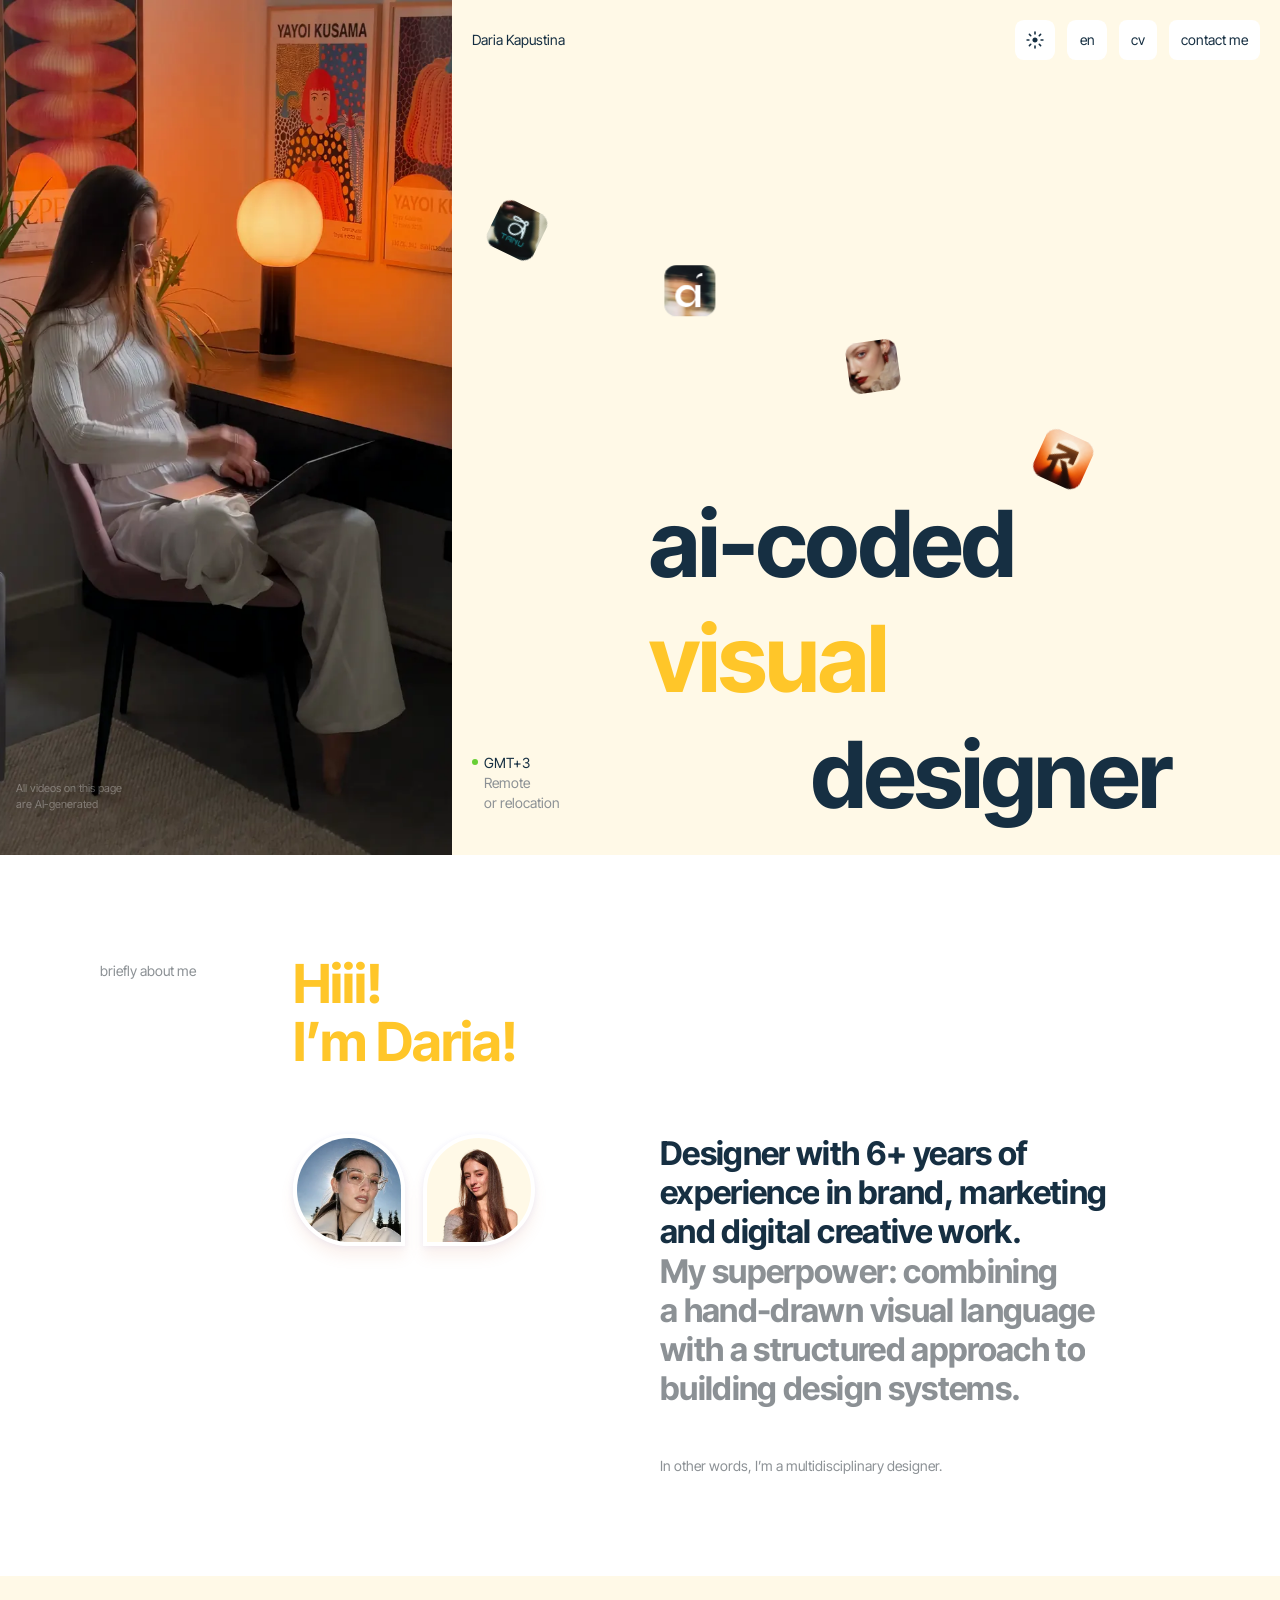
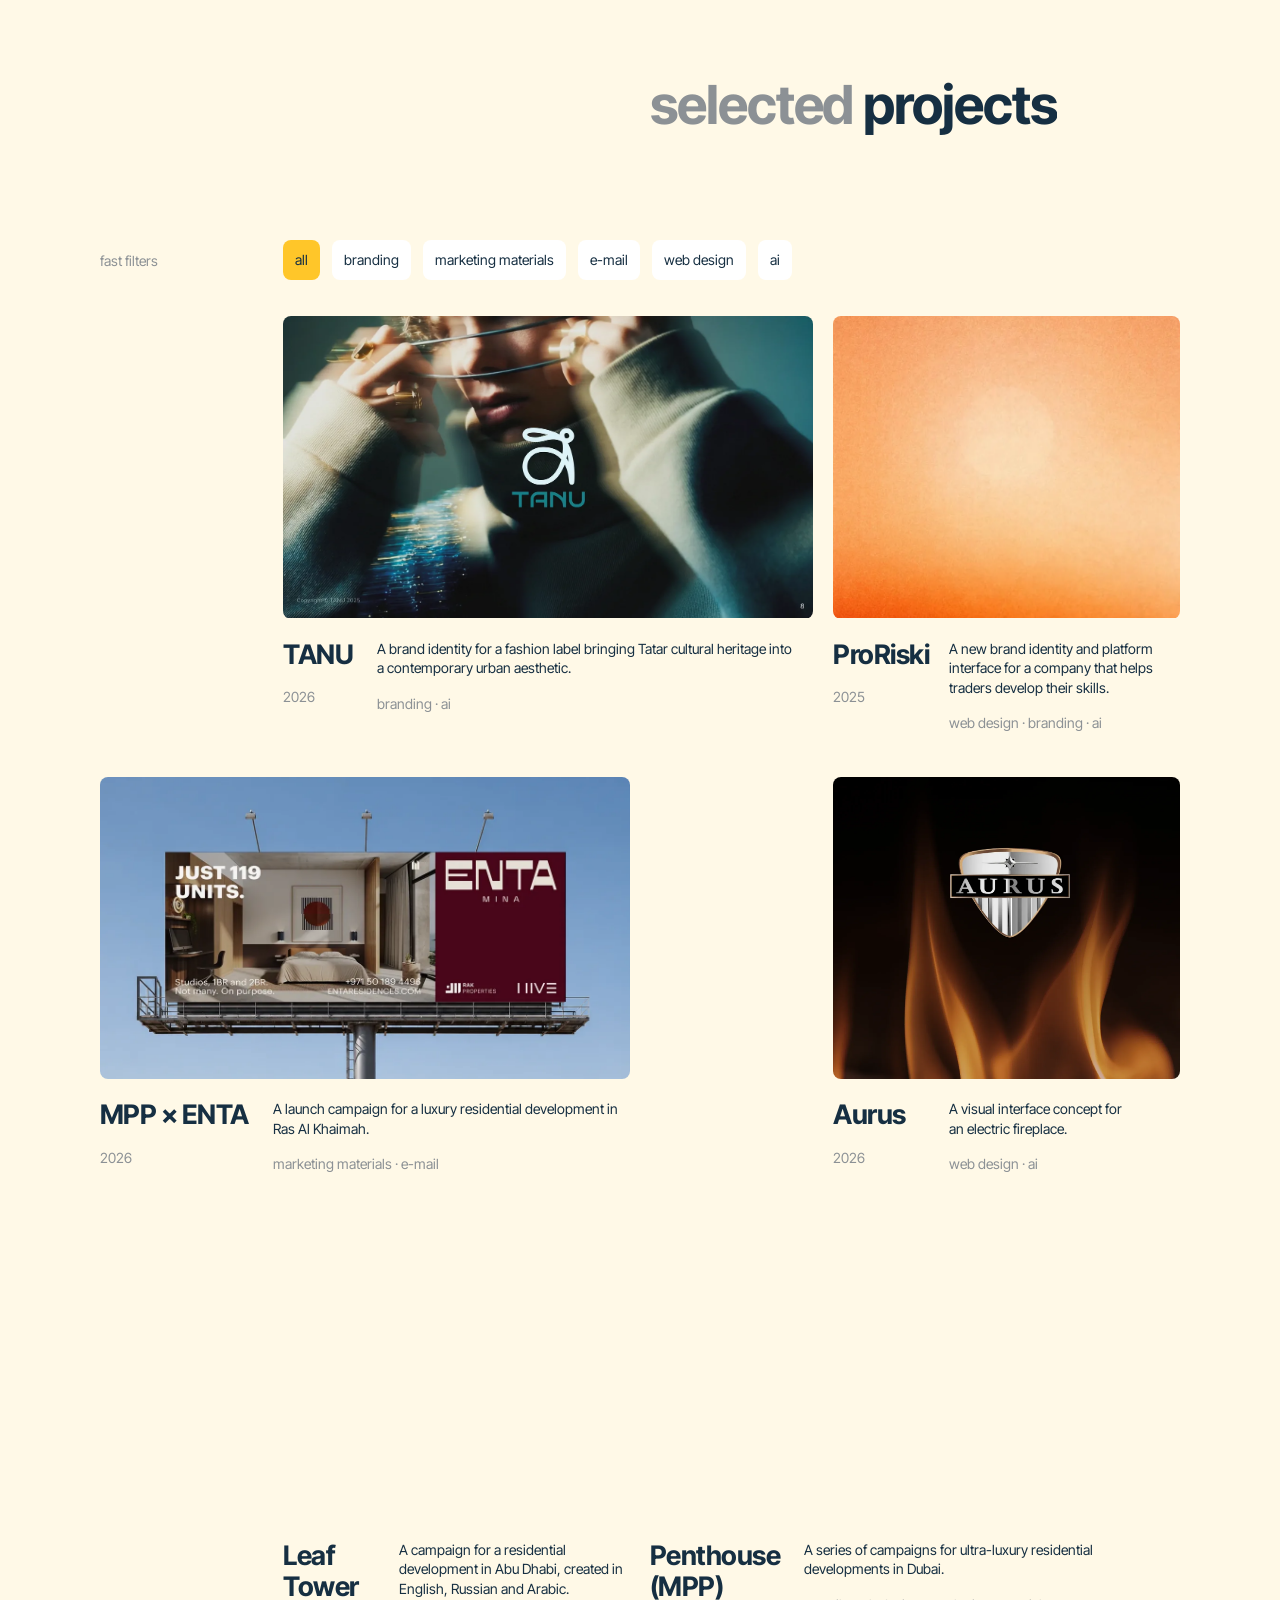
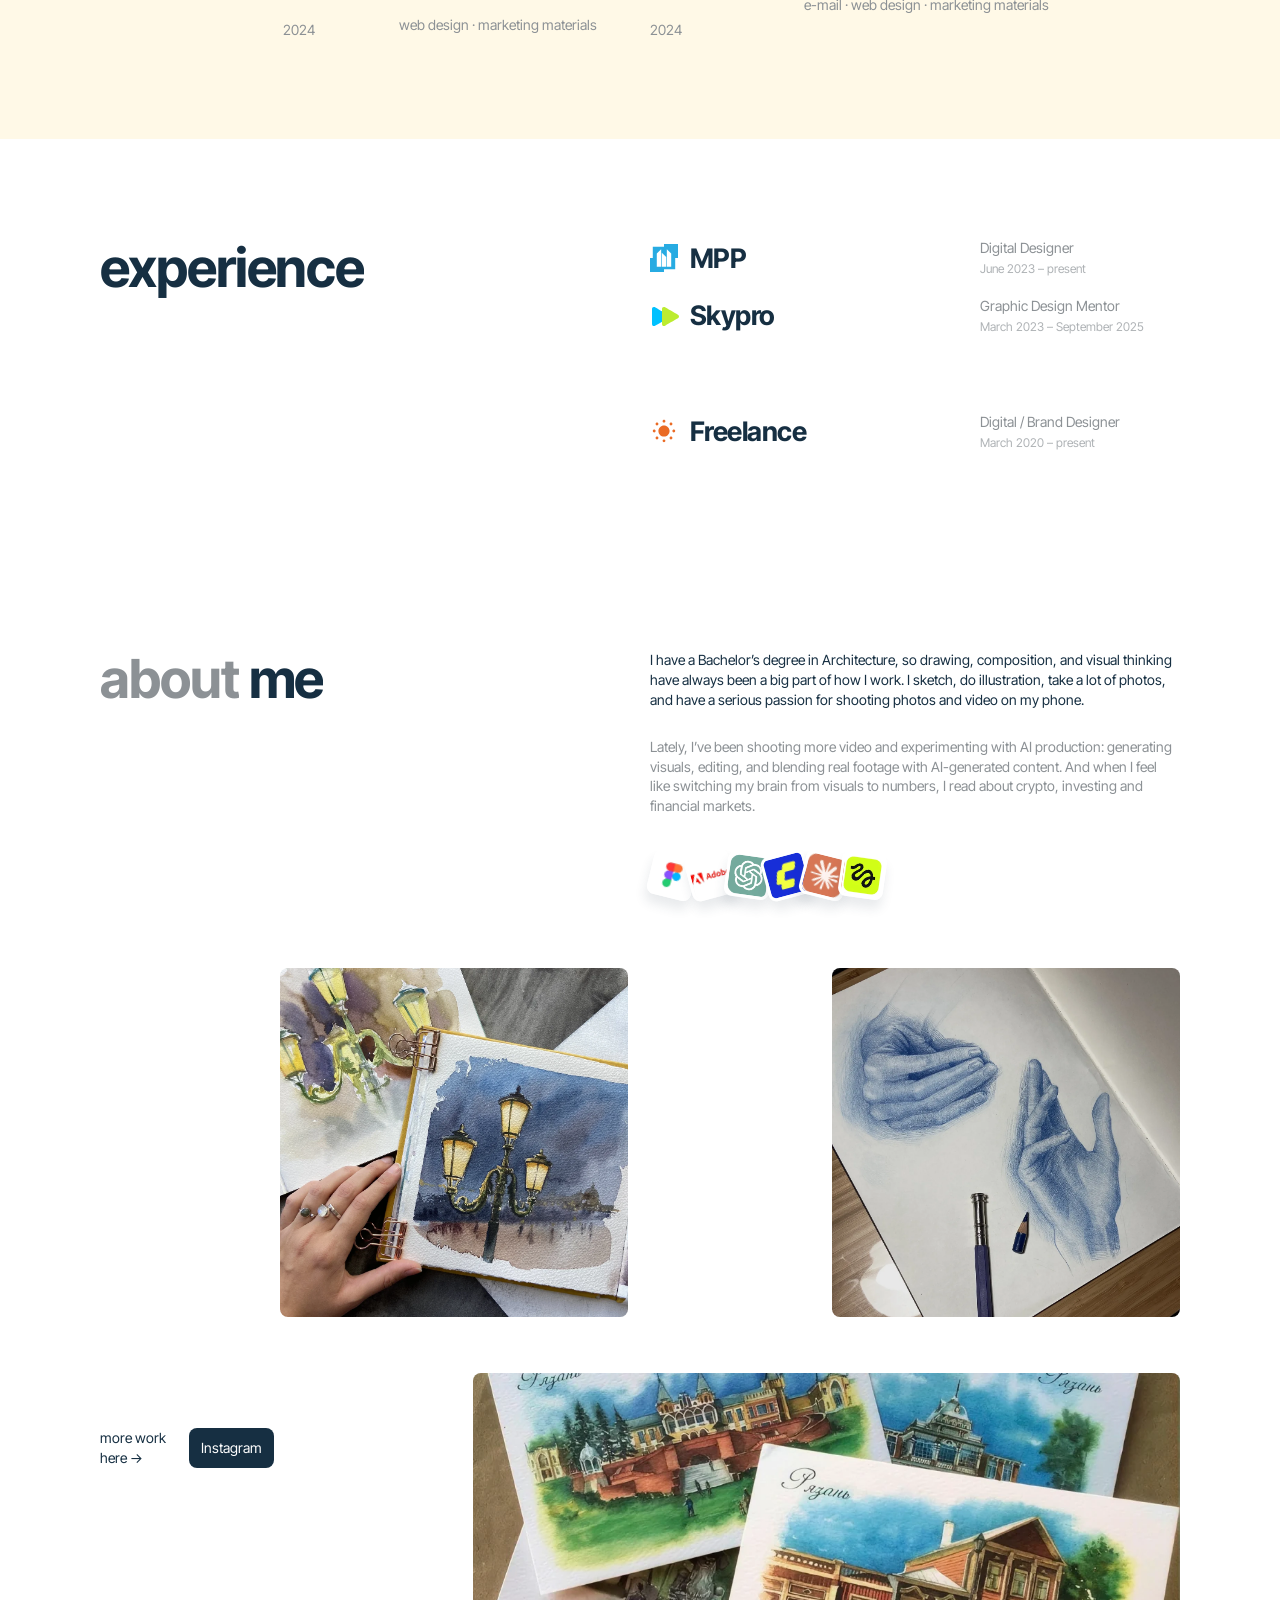
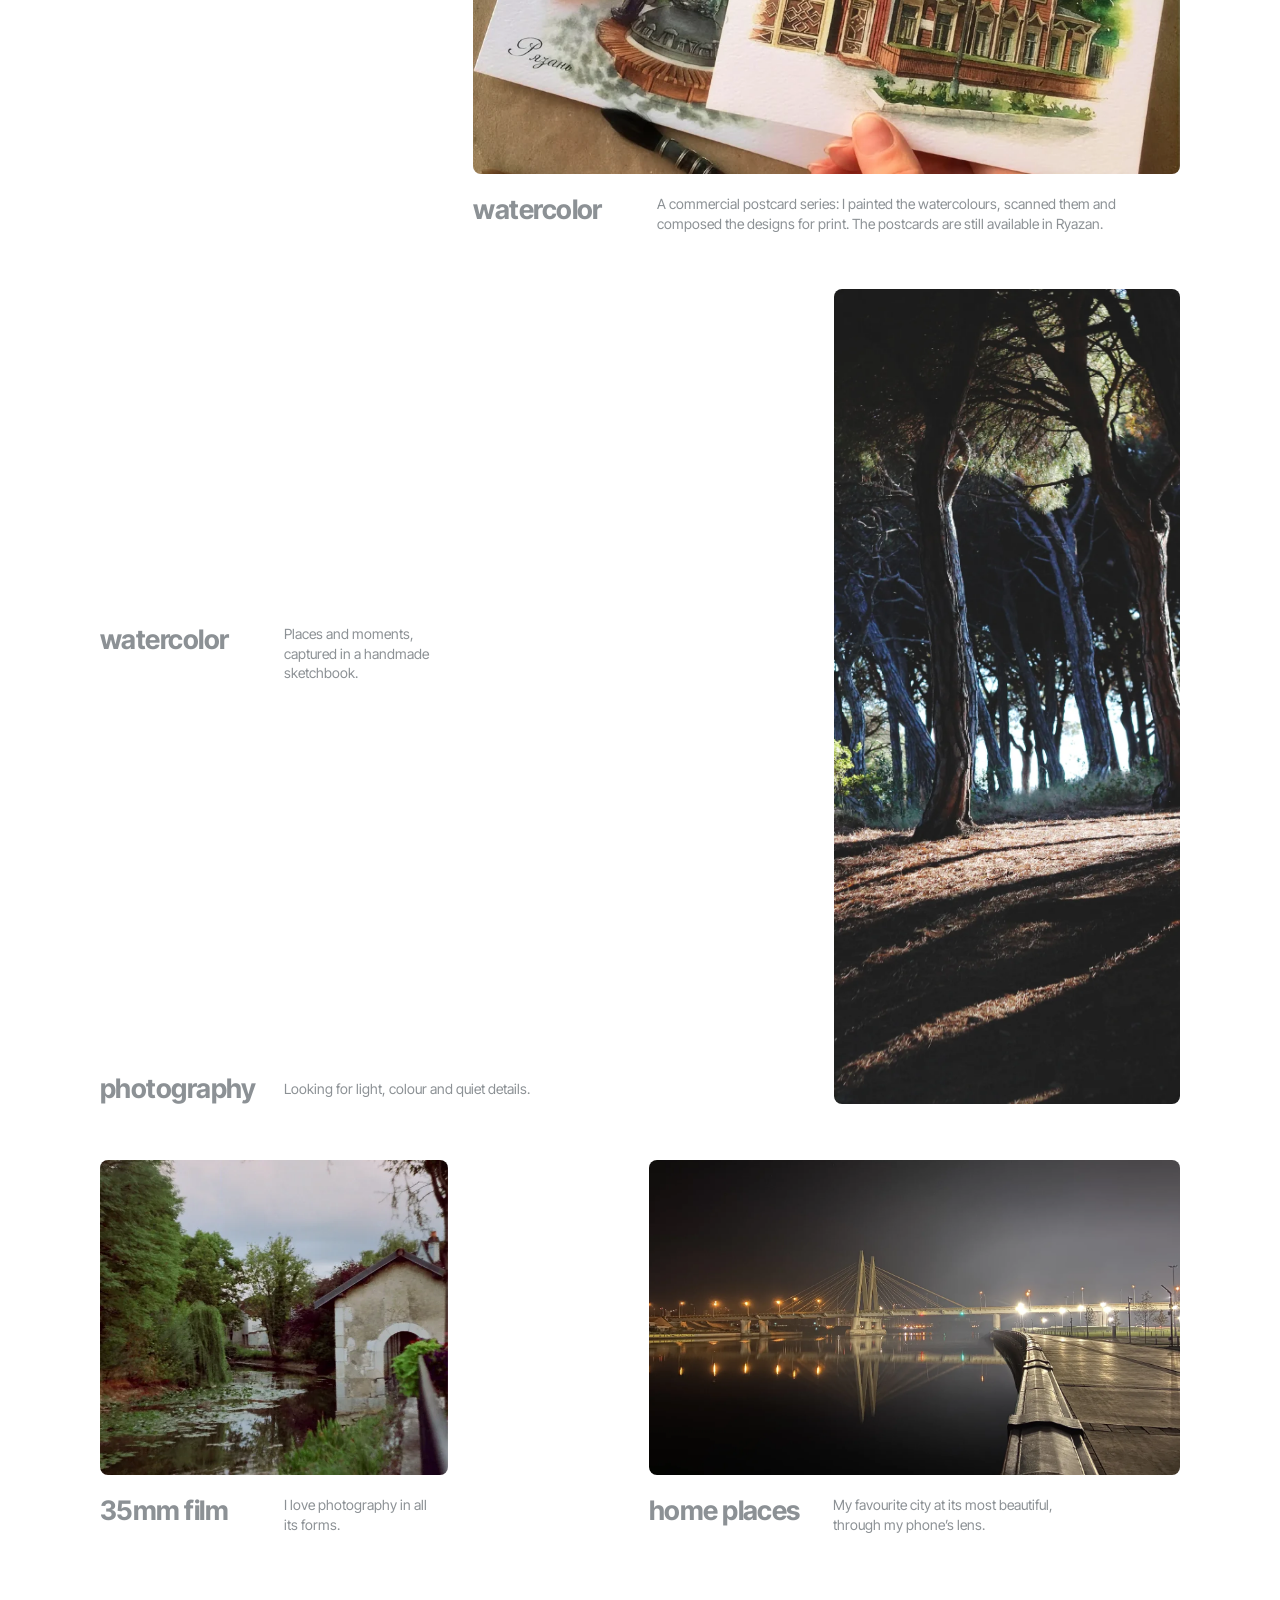
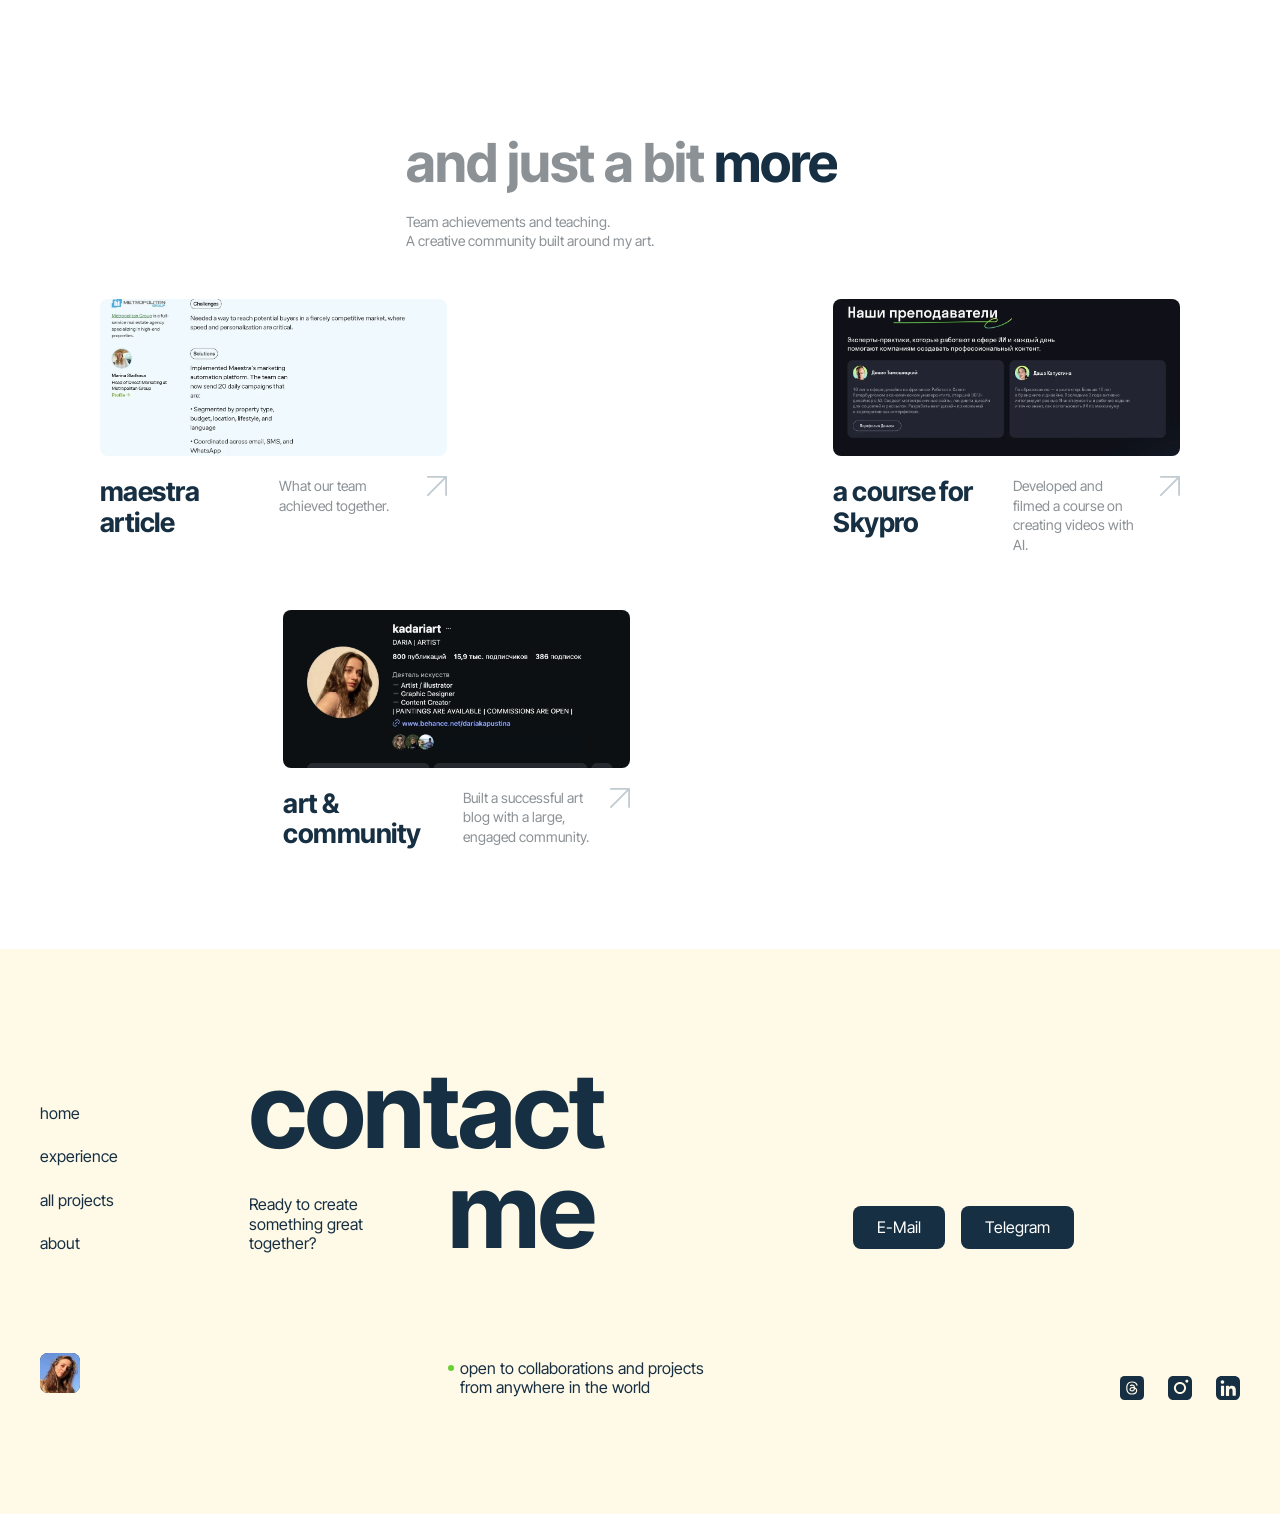
==== commit 34aab0f2: "Experience: dates smaller and paler under the role at every width Co-Authored-By: Claude Opus 5.5 <n" ====
--- a/index.html
+++ b/index.html
@@ -8,7 +8,7 @@
 <link rel="icon" href="assets/95c12.webp">
 <link rel="preload" href="assets/font-1.woff2?v=2" as="font" type="font/woff2" crossorigin><link rel="preload" href="assets/font-2.woff2?v=2" as="font" type="font/woff2" crossorigin><link rel="stylesheet" href="assets/fonts.css?v=2">
 <script src="theme.js"></script>
-<link rel="stylesheet" href="styles.css?v=motion-15">
+<link rel="stylesheet" href="styles.css?v=motion-16">
 <style>
 /* Intro: on the first visit of a session a split-flap word board covers the page while the first screen loads */
 #site-intro { position: fixed; inset: 0; z-index: 1000; background: #162f42; color: #fff; display: grid; place-items: center; transition: transform .75s cubic-bezier(.76,0,.24,1); }
@@ -29,7 +29,7 @@
 <script src="word-board.js?v=reel-2" defer></script>
 <script src="assets/vendor/lenis.min.js" defer></script><script src="smooth-scroll.js?v=2" defer></script><script src="navigation.js?v=circle-12" defer></script><script src="mobile-menu.js?v=10" defer></script>
 <script src="reveal.js?v=motion-1" defer></script>
-<link rel="stylesheet" href="footer.css?v=11"><link rel="stylesheet" href="mobile.css?v=21"><link rel="stylesheet" href="mobile-menu.css?v=8">
+<link rel="stylesheet" href="footer.css?v=11"><link rel="stylesheet" href="mobile.css?v=22"><link rel="stylesheet" href="mobile-menu.css?v=8">
 <link rel="stylesheet" href="section-spacing.css?v=1">
 </head>
 <body>
--- a/styles.css
+++ b/styles.css
@@ -84,7 +84,10 @@
 .experience { margin-bottom: var(--section-space); }
 .job { display: grid; grid-template-columns: 1fr 200px; gap: 20px; padding-bottom: 20px; color: var(--muted); }
 .job h3 { display: flex; align-items: center; gap: 12px; }
-.job>div { display: flex; flex-direction: column; gap: 6px; }
+.job>div { display: flex; flex-direction: column; gap: 4px; }
+/* the dates sit right under the role, smaller and paler */
+.job p { line-height: 1.3; }
+.job p.eyebrow { font-size: 12px; color: color-mix(in srgb, var(--muted) 70%, transparent); }
 .job-icon { display: block; width: 28px; height: 28px; flex-shrink: 0; }
 .job-icon>img { width: 28px; height: 28px; }
 .skypro-logo { position: relative; display: block; width: 28px; height: 28px; }
--- a/mobile.css
+++ b/mobile.css
@@ -30,10 +30,9 @@
   /* ---------- Body copy: readable line height ---------- */
   .case-heading p,.pro-explanation,.case-section p:not(.case-conclusion):not(.pro-label),
   .intro p:not(.statement),.about-copy p,.gallery figcaption p,.job p,.project-caption p { font-size: 15px; line-height: 1.45; }
-  /* experience: the role, then the dates smaller and paler right under it */
+  /* experience: the role, then the dates smaller and paler right under it (styles.css) */
   .job p { line-height: 1.3; }
-  .job>div { gap: 4px; }
-  .job p.eyebrow { font-size: 13px; line-height: 1.3; opacity: .7; }
+  .job p.eyebrow { font-size: 13px; }
 
   /* ---------- Labels and controls: nothing below 12px ---------- */
   .case-breadcrumb,.case-breadcrumb a { font-size: 13px; }
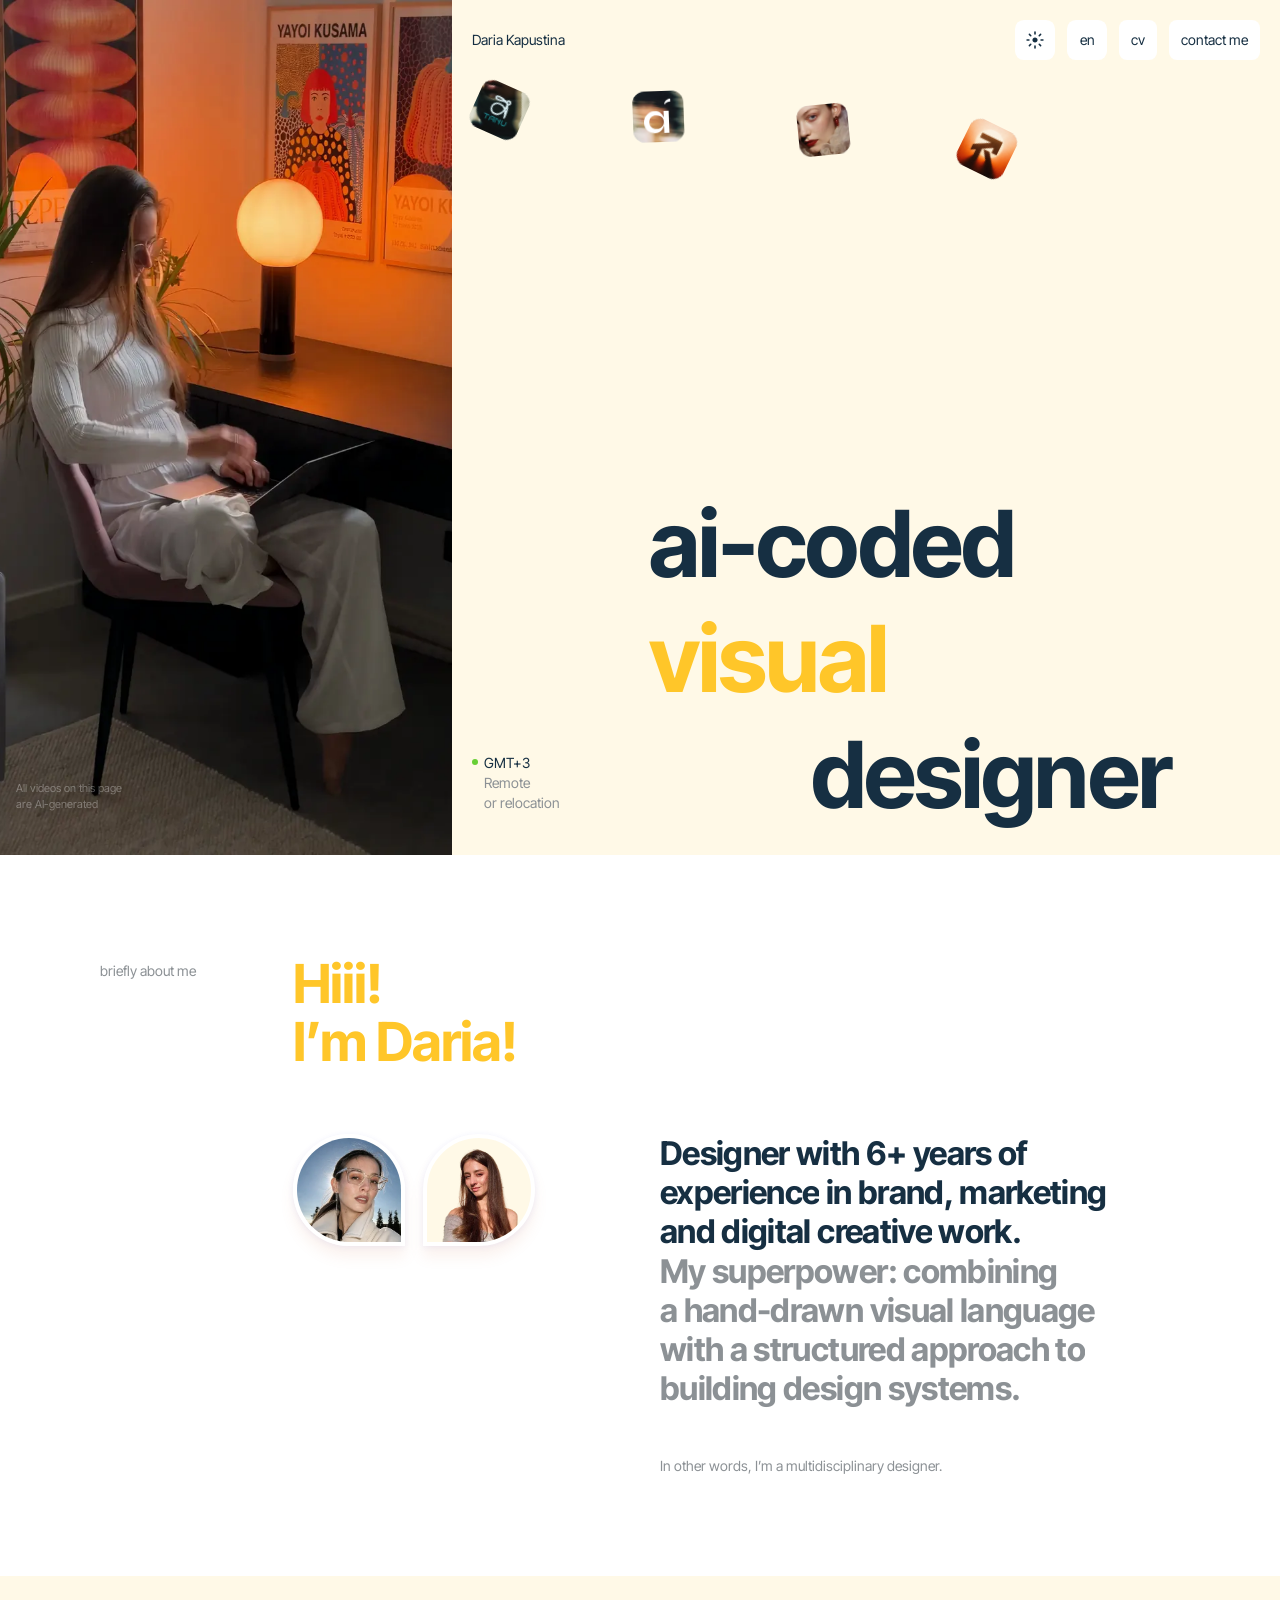
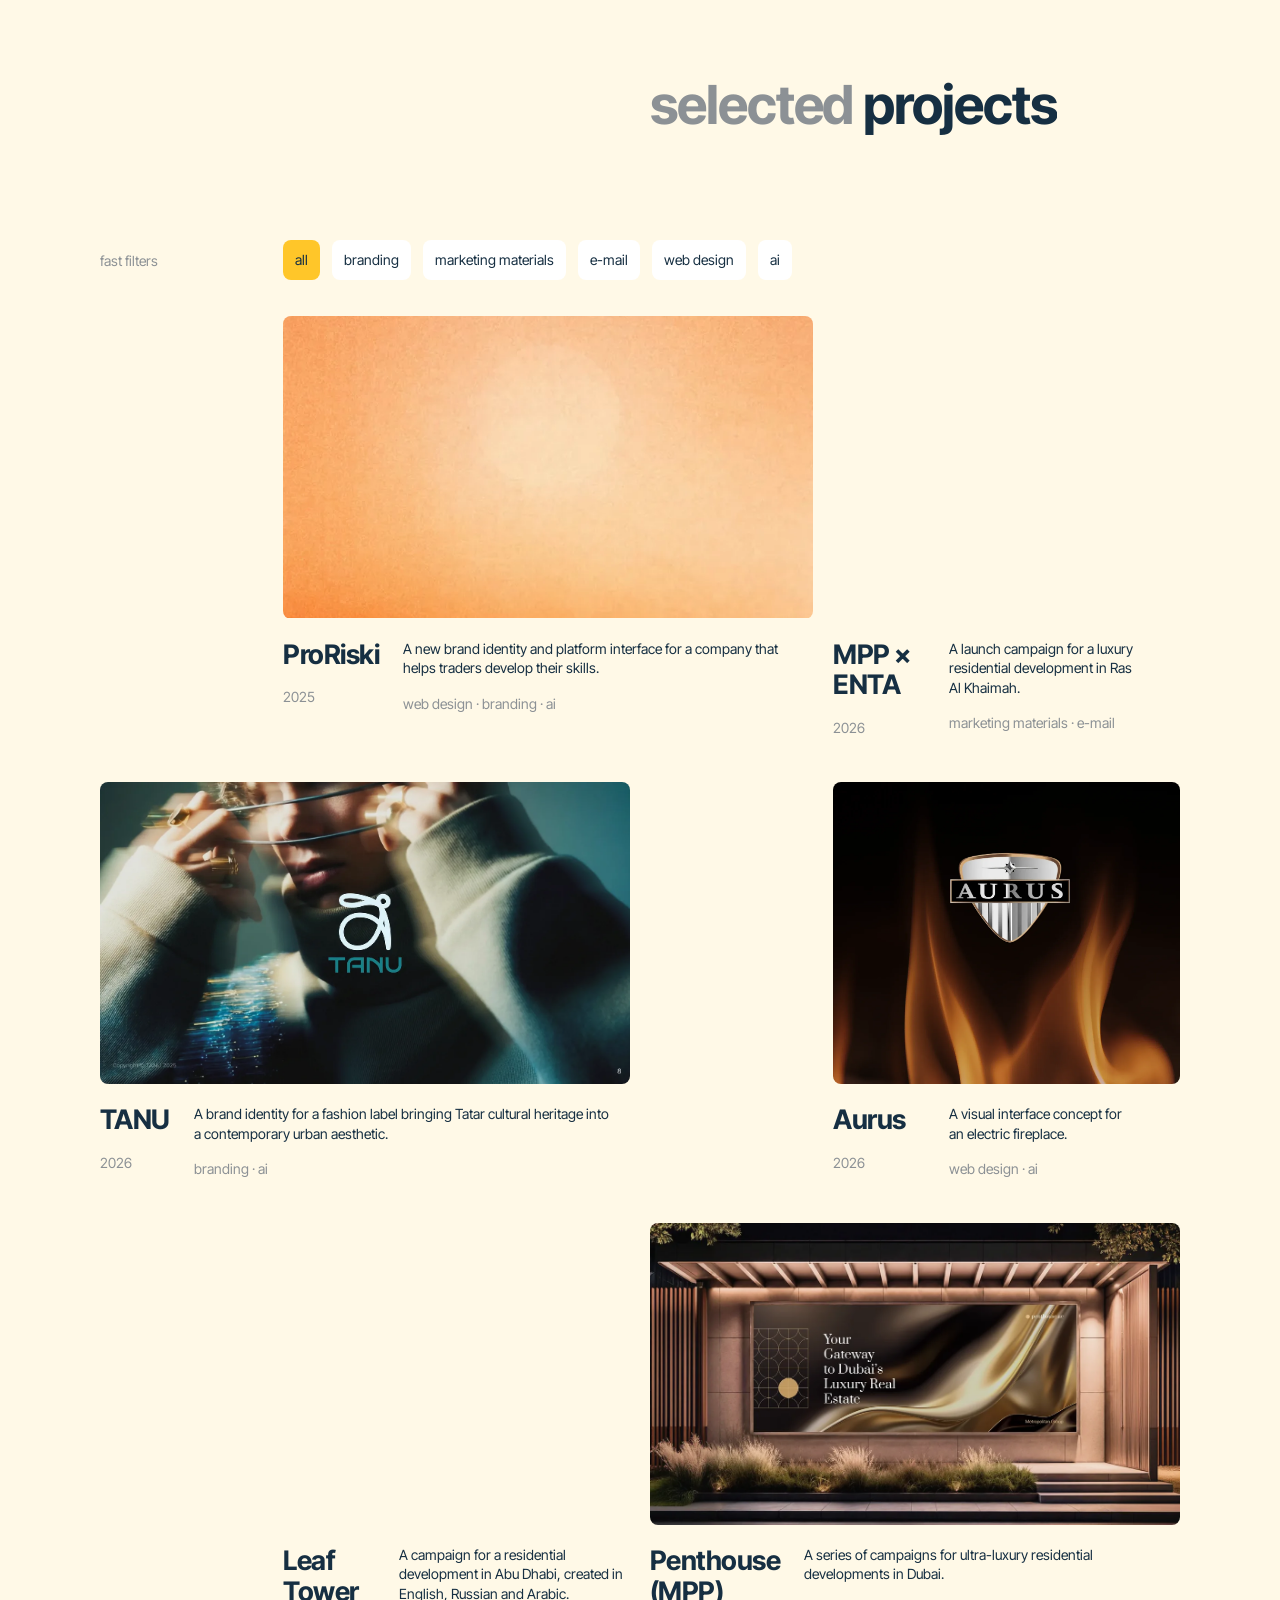
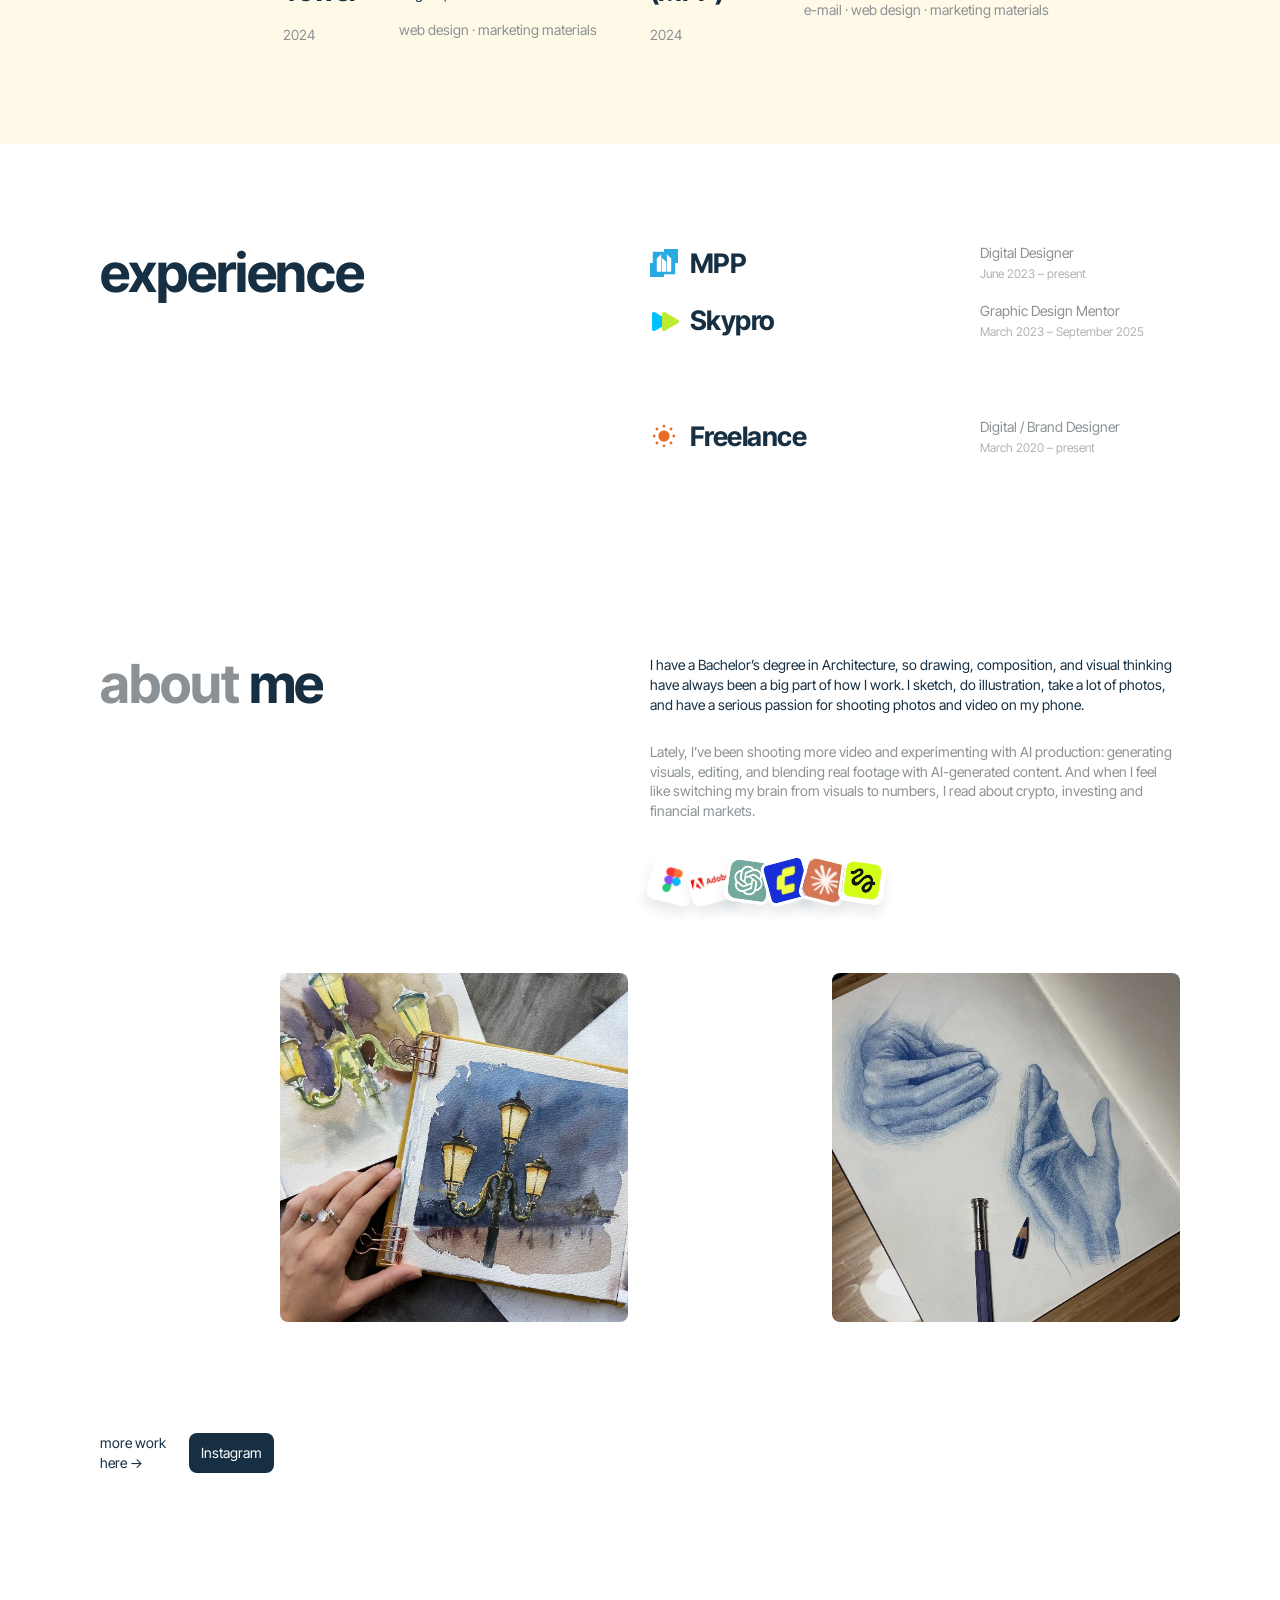
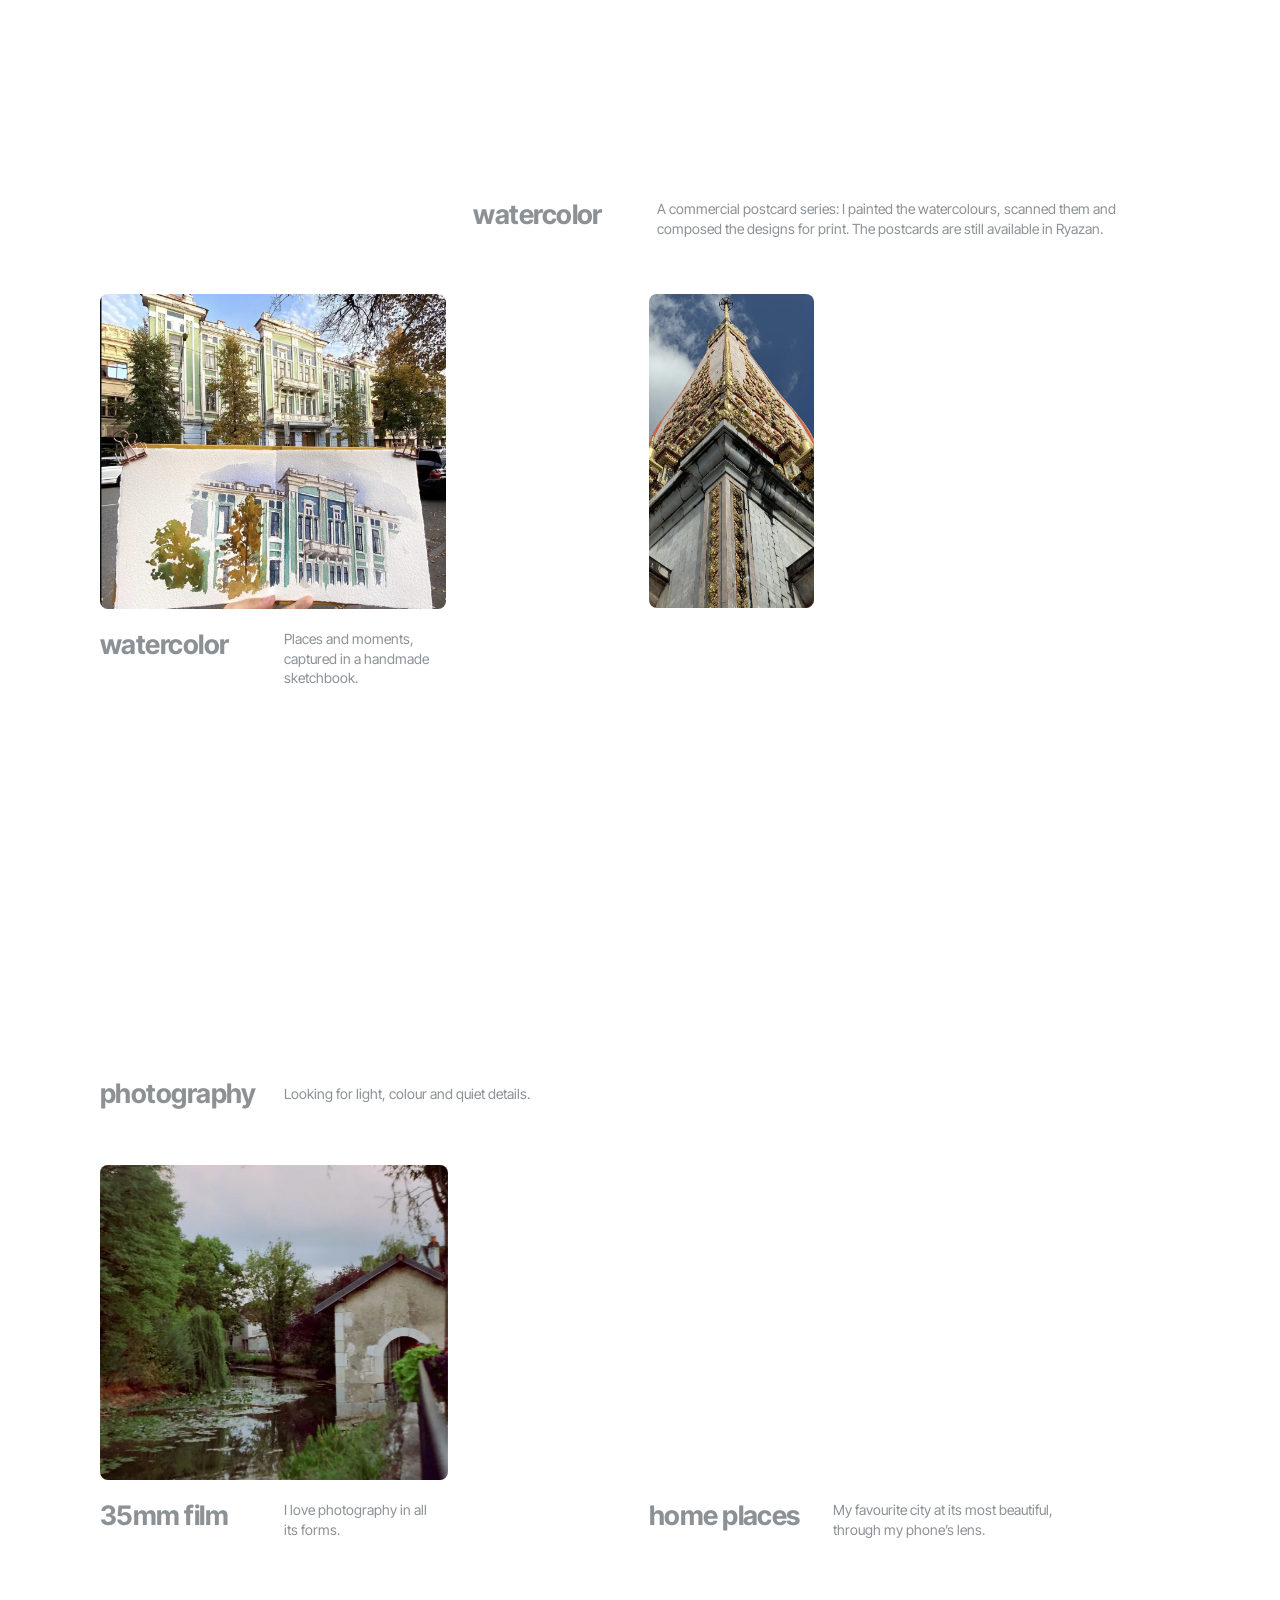
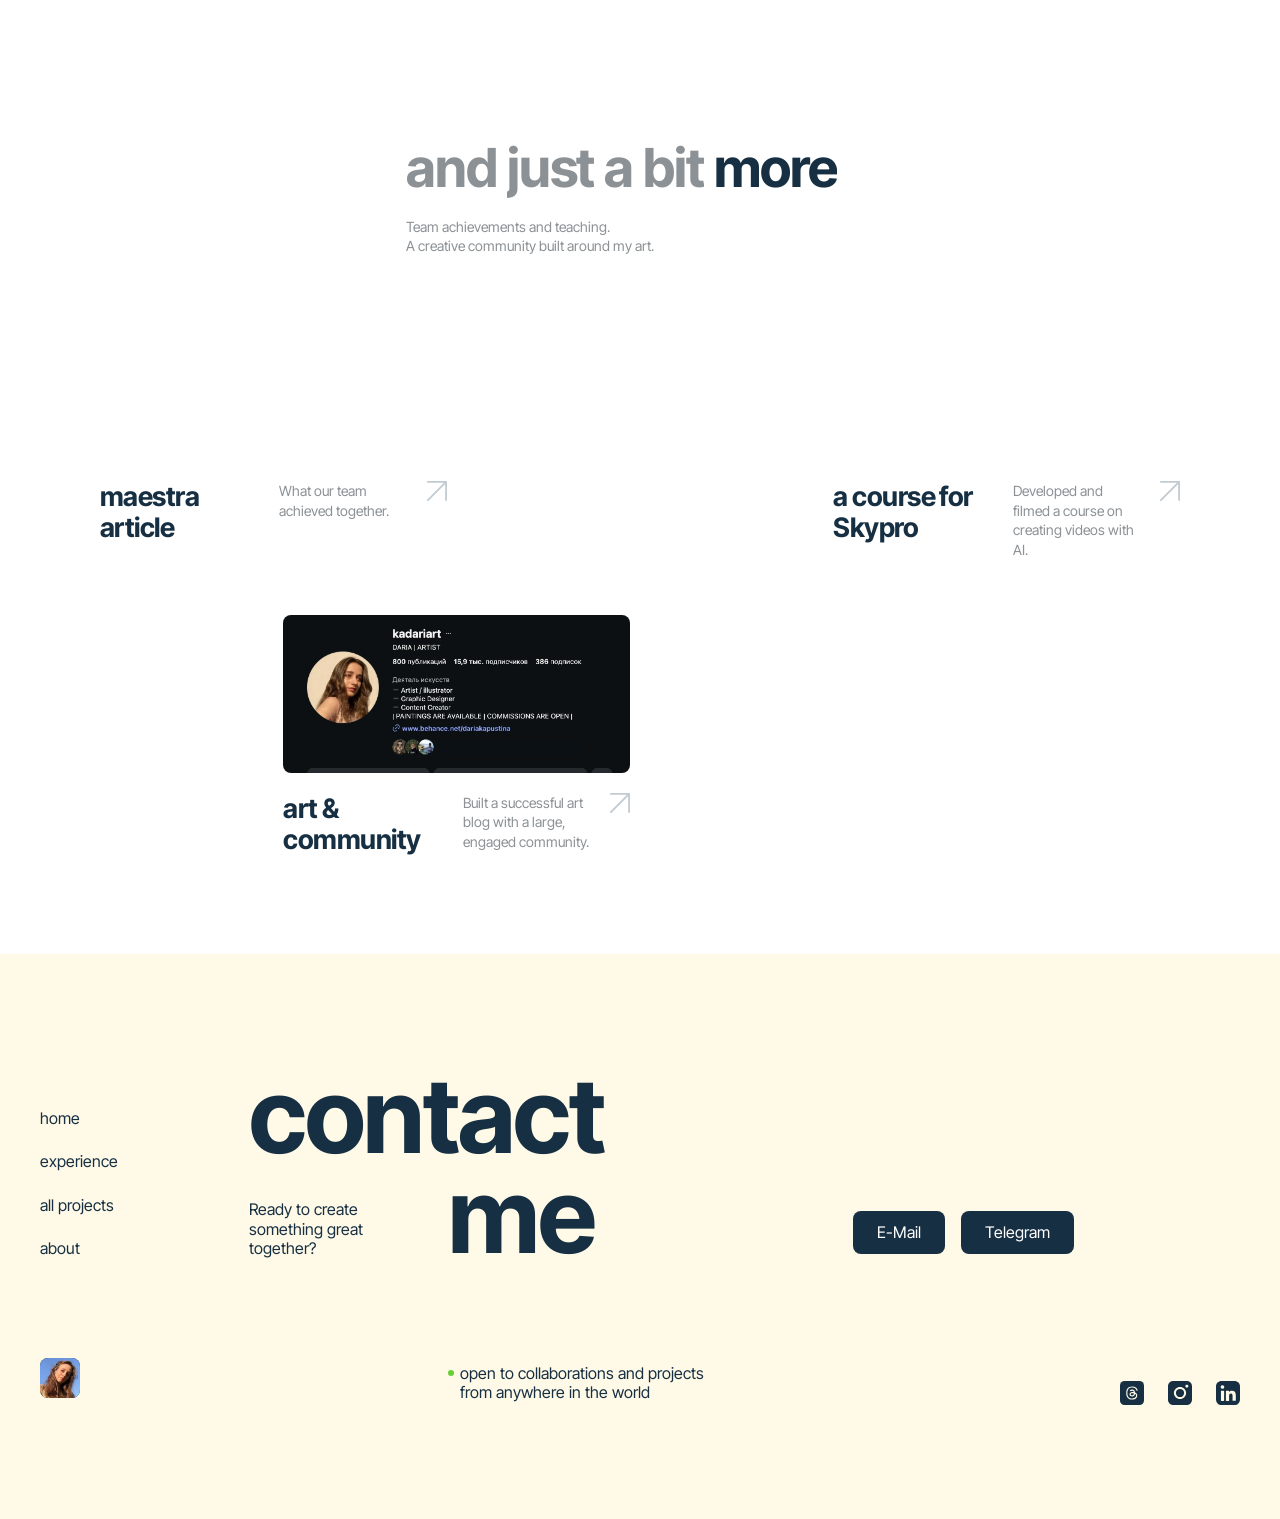
==== commit ef1d03a0: "Projects order: ProRiski, ENTA, TANU first; card layout follows position Co-Authored-By: Claude Opus" ====
--- a/index.html
+++ b/index.html
@@ -8,7 +8,7 @@
 <link rel="icon" href="assets/95c12.webp">
 <link rel="preload" href="assets/font-1.woff2?v=2" as="font" type="font/woff2" crossorigin><link rel="preload" href="assets/font-2.woff2?v=2" as="font" type="font/woff2" crossorigin><link rel="stylesheet" href="assets/fonts.css?v=2">
 <script src="theme.js"></script>
-<link rel="stylesheet" href="styles.css?v=motion-16">
+<link rel="stylesheet" href="styles.css?v=motion-17">
 <style>
 /* Intro: on the first visit of a session a split-flap word board covers the page while the first screen loads */
 #site-intro { position: fixed; inset: 0; z-index: 1000; background: #162f42; color: #fff; display: grid; place-items: center; transition: transform .75s cubic-bezier(.76,0,.24,1); }
@@ -27,7 +27,7 @@
 </script>
 <script src="floating-stickers.js?v=4" defer></script>
 <script src="word-board.js?v=reel-2" defer></script>
-<script src="assets/vendor/lenis.min.js" defer></script><script src="smooth-scroll.js?v=2" defer></script><script src="navigation.js?v=circle-12" defer></script><script src="mobile-menu.js?v=10" defer></script>
+<script src="assets/vendor/lenis.min.js" defer></script><script src="smooth-scroll.js?v=2" defer></script><script src="navigation.js?v=circle-12" defer></script><script src="mobile-menu.js?v=11" defer></script>
 <script src="reveal.js?v=motion-1" defer></script>
 <link rel="stylesheet" href="footer.css?v=11"><link rel="stylesheet" href="mobile.css?v=22"><link rel="stylesheet" href="mobile-menu.css?v=8">
 <link rel="stylesheet" href="section-spacing.css?v=1">
@@ -172,6 +172,38 @@
 <p class="sr-only" id="filter-status" role="status" aria-live="polite">
 </p>
 <div class="project-grid">
+<article class="project project-proriski" data-tags="Web Design · Branding · AI">
+<a class="project-case-link" href="proriski.html" aria-label="ProRiski — view project"></a>
+<div class="picture project-image">
+<video class="project-video" muted loop playsinline preload="none" poster="assets/proriski-preview-poster.webp" aria-label="ProRiski" data-src="assets/proriski-preview.mp4"></video>
+</div>
+<div class="project-caption">
+<div>
+<h3>ProRiski</h3>
+<p class="eyebrow">2025</p>
+</div>
+<div>
+<p data-i18n="text37">A new brand identity and platform interface for a company that helps traders develop their skills.</p>
+<p class="tags" data-i18n="text38">web design · branding · ai</p>
+</div>
+</div>
+</article>
+<article class="project project-enta" data-tags="Marketing Materials · E-Mail">
+<a class="project-case-link" href="enta.html" aria-label="MPP × ENTA — view project"></a>
+<div class="picture project-image">
+<img src="assets/56102.webp" alt="MPP × ENTA" class="" style="width:100%;height:216.83%;top:-38.11%" loading="lazy" decoding="async" data-i18n-alt="alt5">
+</div>
+<div class="project-caption">
+<div>
+<h3>MPP × ENTA</h3>
+<p class="eyebrow">2026</p>
+</div>
+<div>
+<p data-i18n="text35">A launch campaign for a luxury residential development in Ras Al Khaimah.</p>
+<p class="tags" data-i18n="text36">marketing materials · e-mail</p>
+</div>
+</div>
+</article>
 <article class="project project-tanu" data-tags="Branding · AI">
 <a class="project-case-link" href="tanu.html" aria-label="TANU — view project"></a>
 <div class="picture project-image">
@@ -185,38 +217,6 @@
 <div>
 <p data-i18n="text31">A brand identity for a fashion label bringing Tatar cultural heritage into a contemporary urban aesthetic.</p>
 <p class="tags" data-i18n="text32">branding · ai</p>
-</div>
-</div>
-</article>
-<article class="project project-proriski" data-tags="Web Design · Branding · AI">
-<a class="project-case-link" href="proriski.html" aria-label="ProRiski — view project"></a>
-<div class="picture project-image">
-<video class="project-video" muted loop playsinline preload="none" poster="assets/proriski-preview-poster.webp" aria-label="ProRiski" data-src="assets/proriski-preview.mp4"></video>
-</div>
-<div class="project-caption">
-<div>
-<h3>ProRiski</h3>
-<p class="eyebrow">2025</p>
-</div>
-<div>
-<p data-i18n="text37">A new brand identity and platform interface for a company that helps traders develop their skills.</p>
-<p class="tags" data-i18n="text38">web design · branding · ai</p>
-</div>
-</div>
-</article>
-<article class="project project-enta" data-tags="Marketing Materials · E-Mail">
-<a class="project-case-link" href="enta.html" aria-label="MPP × ENTA — view project"></a>
-<div class="picture project-image">
-<img src="assets/56102.webp" alt="MPP × ENTA" class="" style="width:100%;height:216.83%;top:-38.11%" loading="lazy" decoding="async" data-i18n-alt="alt5">
-</div>
-<div class="project-caption">
-<div>
-<h3>MPP × ENTA</h3>
-<p class="eyebrow">2026</p>
-</div>
-<div>
-<p data-i18n="text35">A launch campaign for a luxury residential development in Ras Al Khaimah.</p>
-<p class="tags" data-i18n="text36">marketing materials · e-mail</p>
 </div>
 </div>
 </article>
--- a/styles.css
+++ b/styles.css
@@ -109,15 +109,16 @@
   .filter-buttons button[aria-pressed=true]:hover { background: var(--yellow); box-shadow: none; }
 }
 .project-grid { display: grid; grid-template-columns: repeat(12,minmax(0,1fr)); gap: 44px 20px; align-items: start; }
-.project-tanu { grid-column: 3/9; }
-.project-aurus { grid-column: 9/13; }
-.project-enta { grid-column: 1/7; }
+/* the six cards fill a fixed staircase of slots in their order on the page */
+.project-grid .project:nth-child(1) { grid-column: 3/9; }
+.project-grid .project:nth-child(2) { grid-column: 9/13; }
+.project-grid .project:nth-child(3) { grid-column: 1/7; }
+.project-grid .project:nth-child(4) { grid-column: 9/13; }
+.project-grid .project:nth-child(5) { grid-column: 3/7; }
+.project-grid .project:nth-child(6) { grid-column: 7/13; }
 .project { position: relative; }
 .project-case-link { position: absolute; inset: 0; z-index: 3; border-radius: 8px; }
 .project-case-link:focus-visible { outline: 3px solid var(--yellow); outline-offset: 6px; }
-.project-proriski { grid-column: 9/13; }
-.project-leaf { grid-column: 3/7; }
-.project-penthouse { grid-column: 7/13; }
 .project-grid.is-filtered [data-layout='0'] { grid-column: 3/9; }
 .project-grid.is-filtered [data-layout='1'] { grid-column: 9/13; }
 .project-grid.is-filtered [data-layout='2'] { grid-column: 1/5; }
@@ -129,7 +130,11 @@
 .project-caption { display: grid; grid-template-columns: auto minmax(0,1fr); gap: 24px; margin-top: 20px; }
 .project-caption .eyebrow { margin-top: 18px; }
 .tags { margin-top: 16px; color: var(--muted); }
-.project-aurus .project-caption,.project-proriski .project-caption,.project-leaf .project-caption { grid-template-columns: 100px minmax(0,1fr); gap: 16px; }
+/* narrow slots stack the caption tighter */
+@media(min-width:801px) {
+  .project-grid:not(.is-filtered) .project:is(:nth-child(2),:nth-child(4),:nth-child(5)) .project-caption,
+  .project-grid.is-filtered .project:is([data-layout='1'],[data-layout='2'],[data-layout='5']) .project-caption { grid-template-columns: 100px minmax(0,1fr); gap: 16px; }
+}
 
 .about { margin-block: var(--section-space); }
 .about-heading { margin-bottom: 64px; }
@@ -246,7 +251,7 @@
   .filters>.eyebrow { display: block; width: auto; margin-bottom: 14px; }
   .filter-buttons { gap: 8px; }
   .project-grid { gap: 36px 16px; }
-  .project-caption,.project-aurus .project-caption,.project-proriski .project-caption,.project-leaf .project-caption { grid-template-columns: 1fr; gap: 12px; }
+  .project-caption { grid-template-columns: 1fr; gap: 12px; }
   .project-caption>div:first-child { display: flex; justify-content: space-between; align-items: baseline; gap: 8px; }
   .project-caption .eyebrow { margin-top: 0; }
   .project-image { height: 200px; }
@@ -301,7 +306,7 @@
   .section-heading,.more .section-heading { width: 100%; }
   .section-heading h2 { font-size: 40px; }
   .project-grid { grid-template-columns: repeat(6,minmax(0,1fr)); }
-  .project-grid .project,.project-grid.is-filtered .project[data-layout] { grid-column: 1/7; }
+  .project-grid .project:nth-child(n),.project-grid.is-filtered .project[data-layout] { grid-column: 1/7; }
   .project-grid .project:nth-child(2n),.project-grid.is-filtered .project[data-layout='1'],.project-grid.is-filtered .project[data-layout='3'] { grid-column: 2/7; }
   .project-grid.is-filtered .project[data-layout='2'] { grid-column: 1/6; }
   .project-image { height: auto; aspect-ratio: 1.45; }
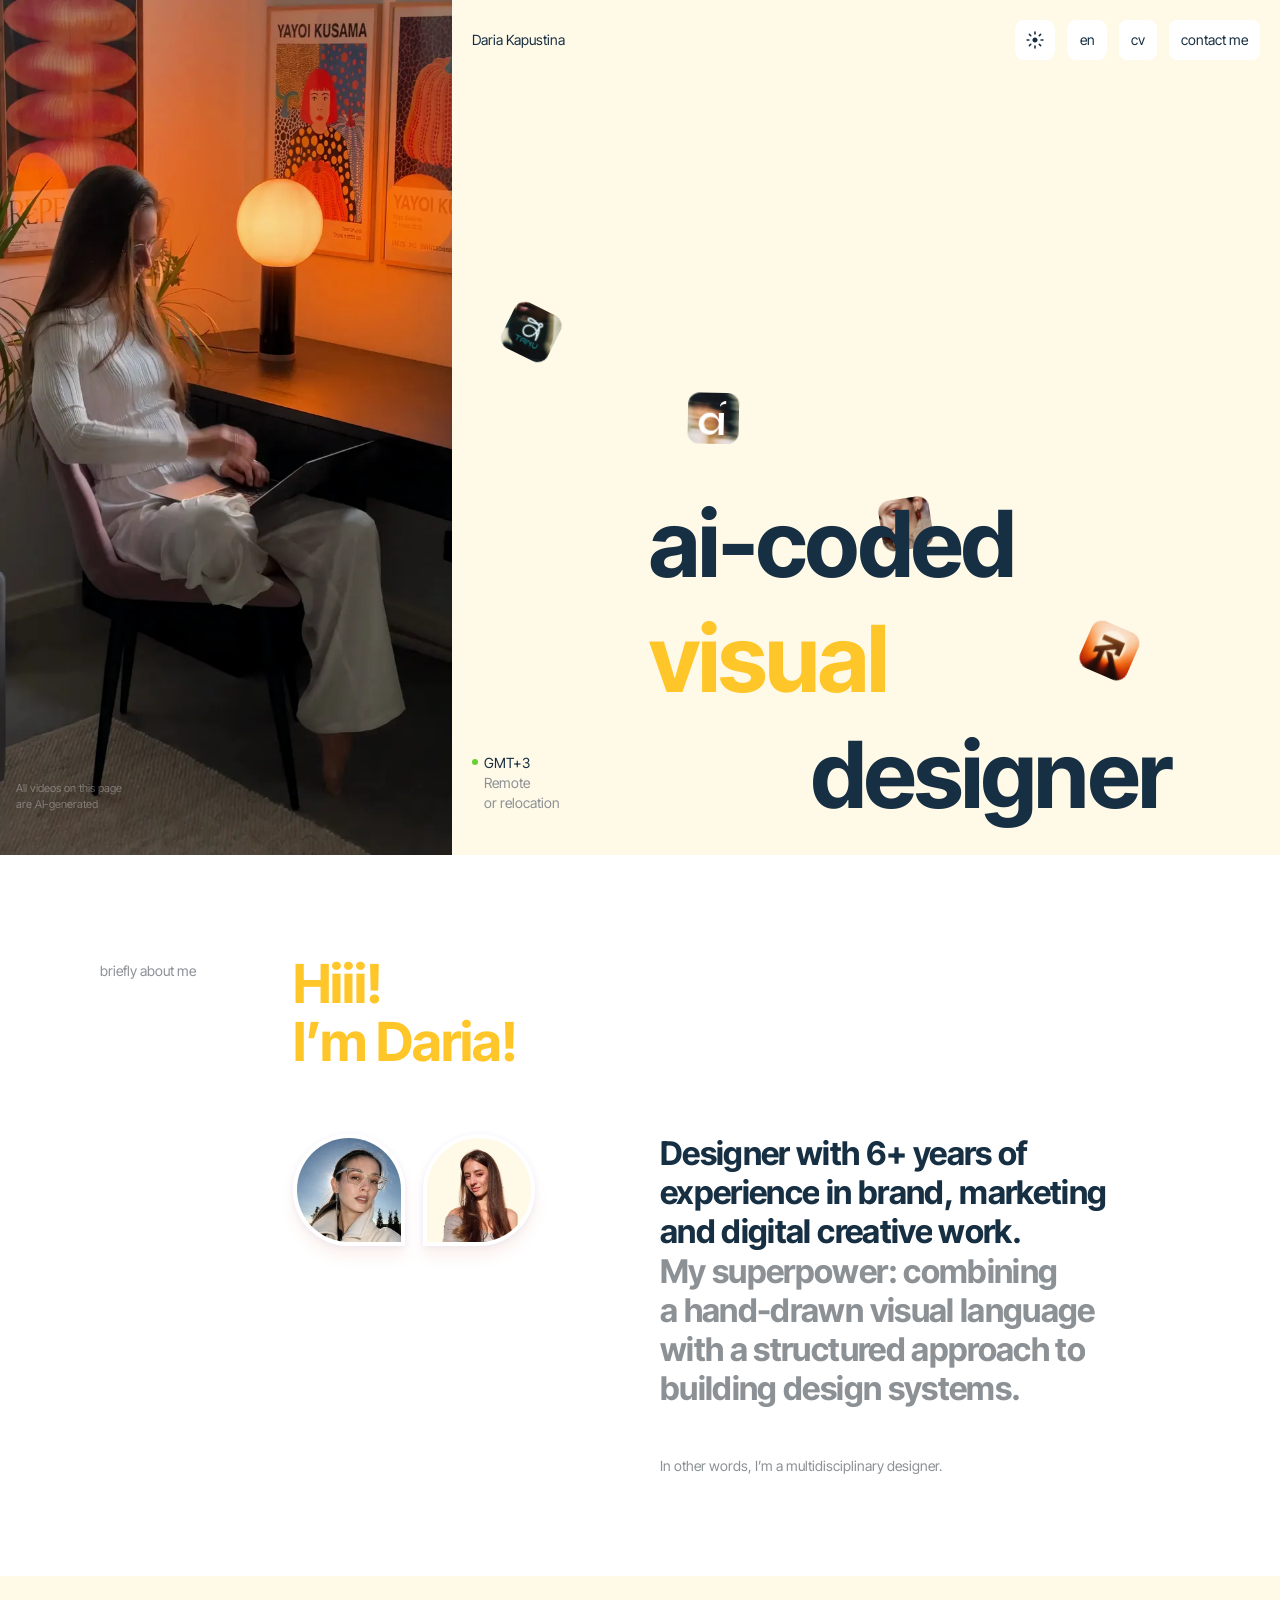
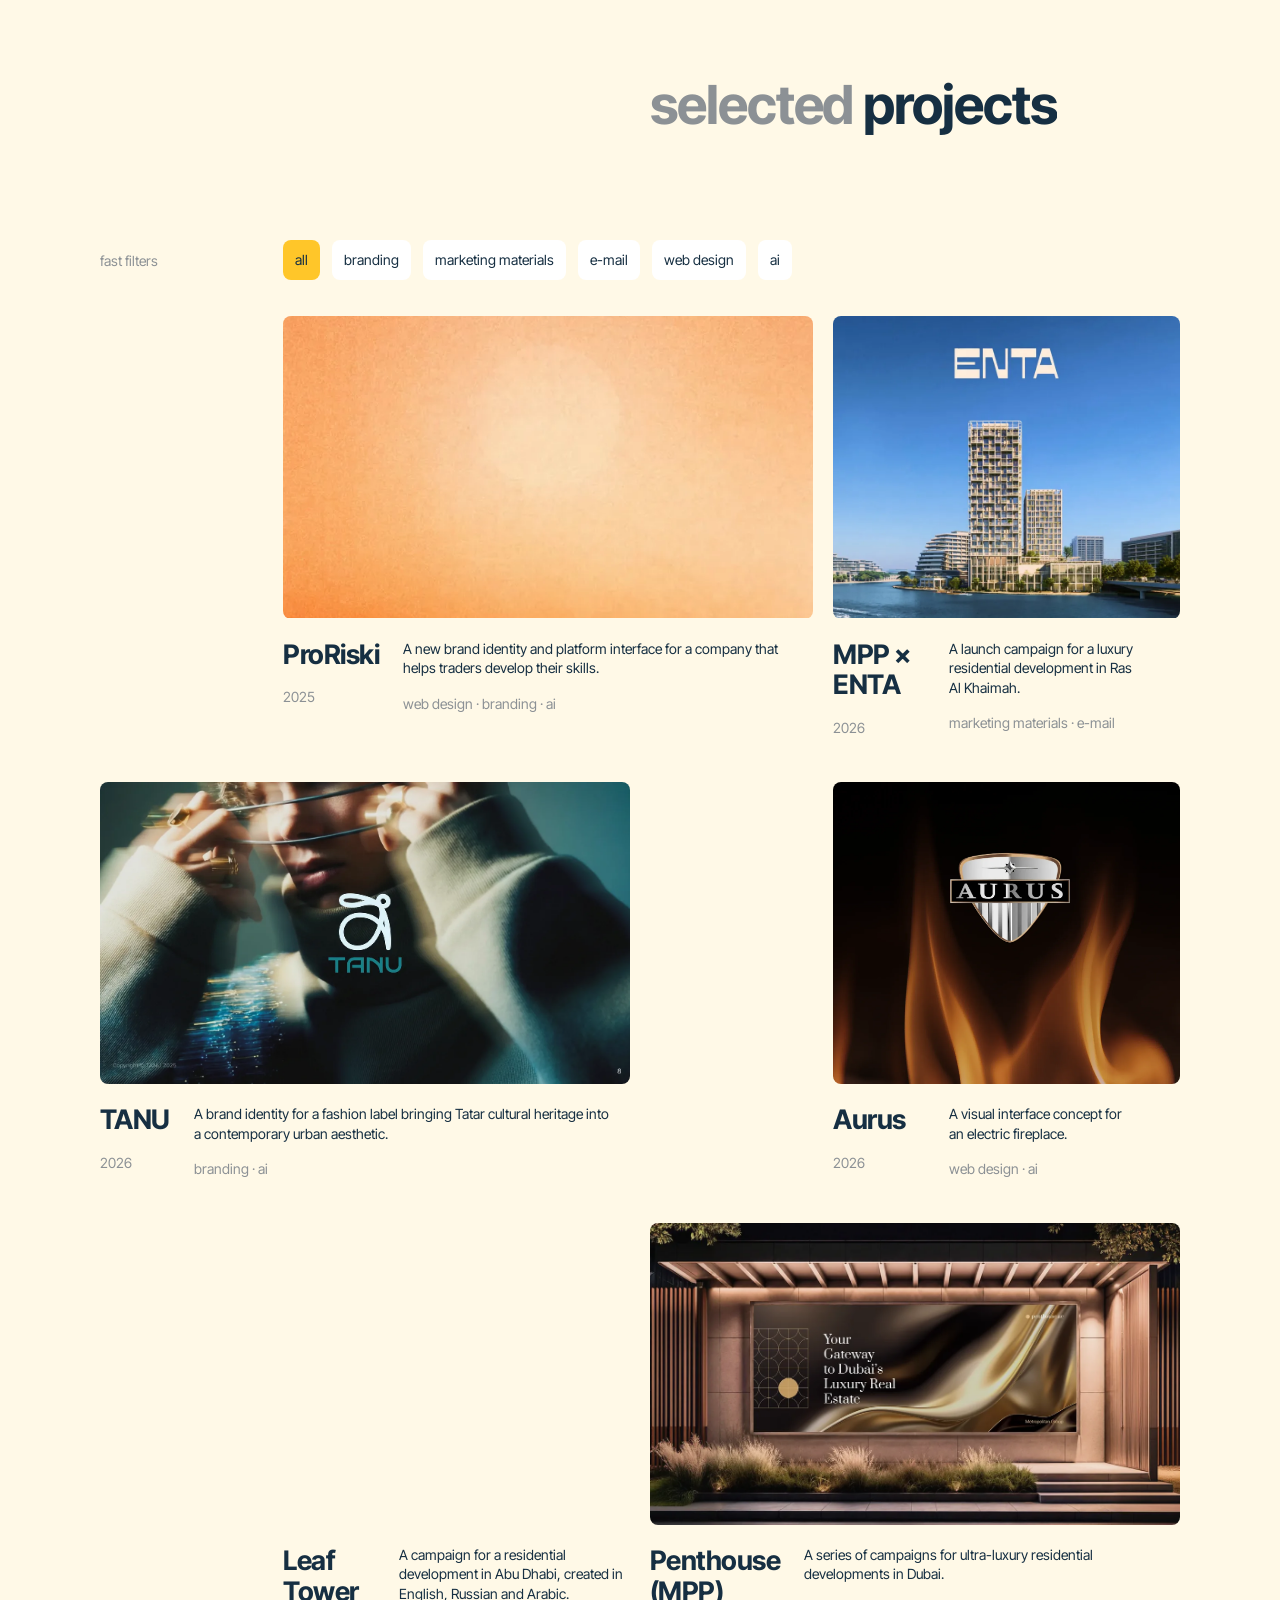
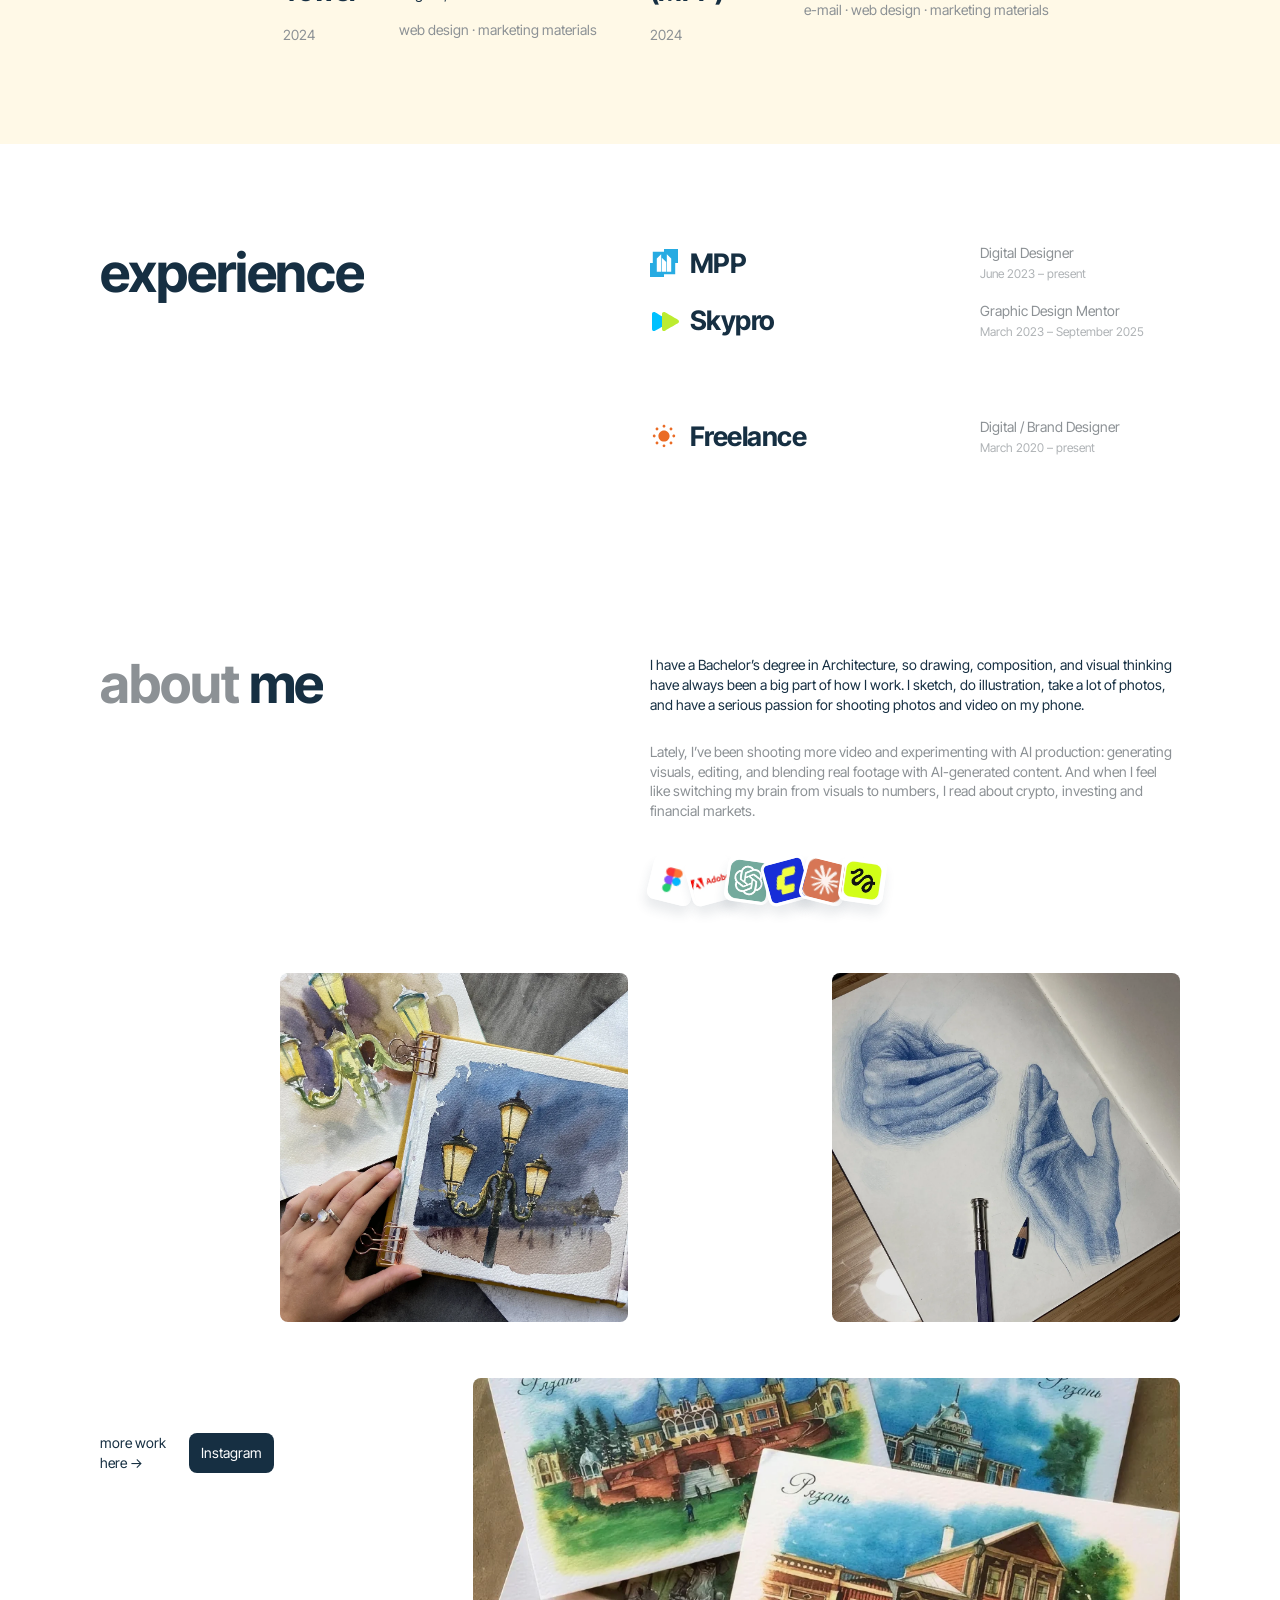
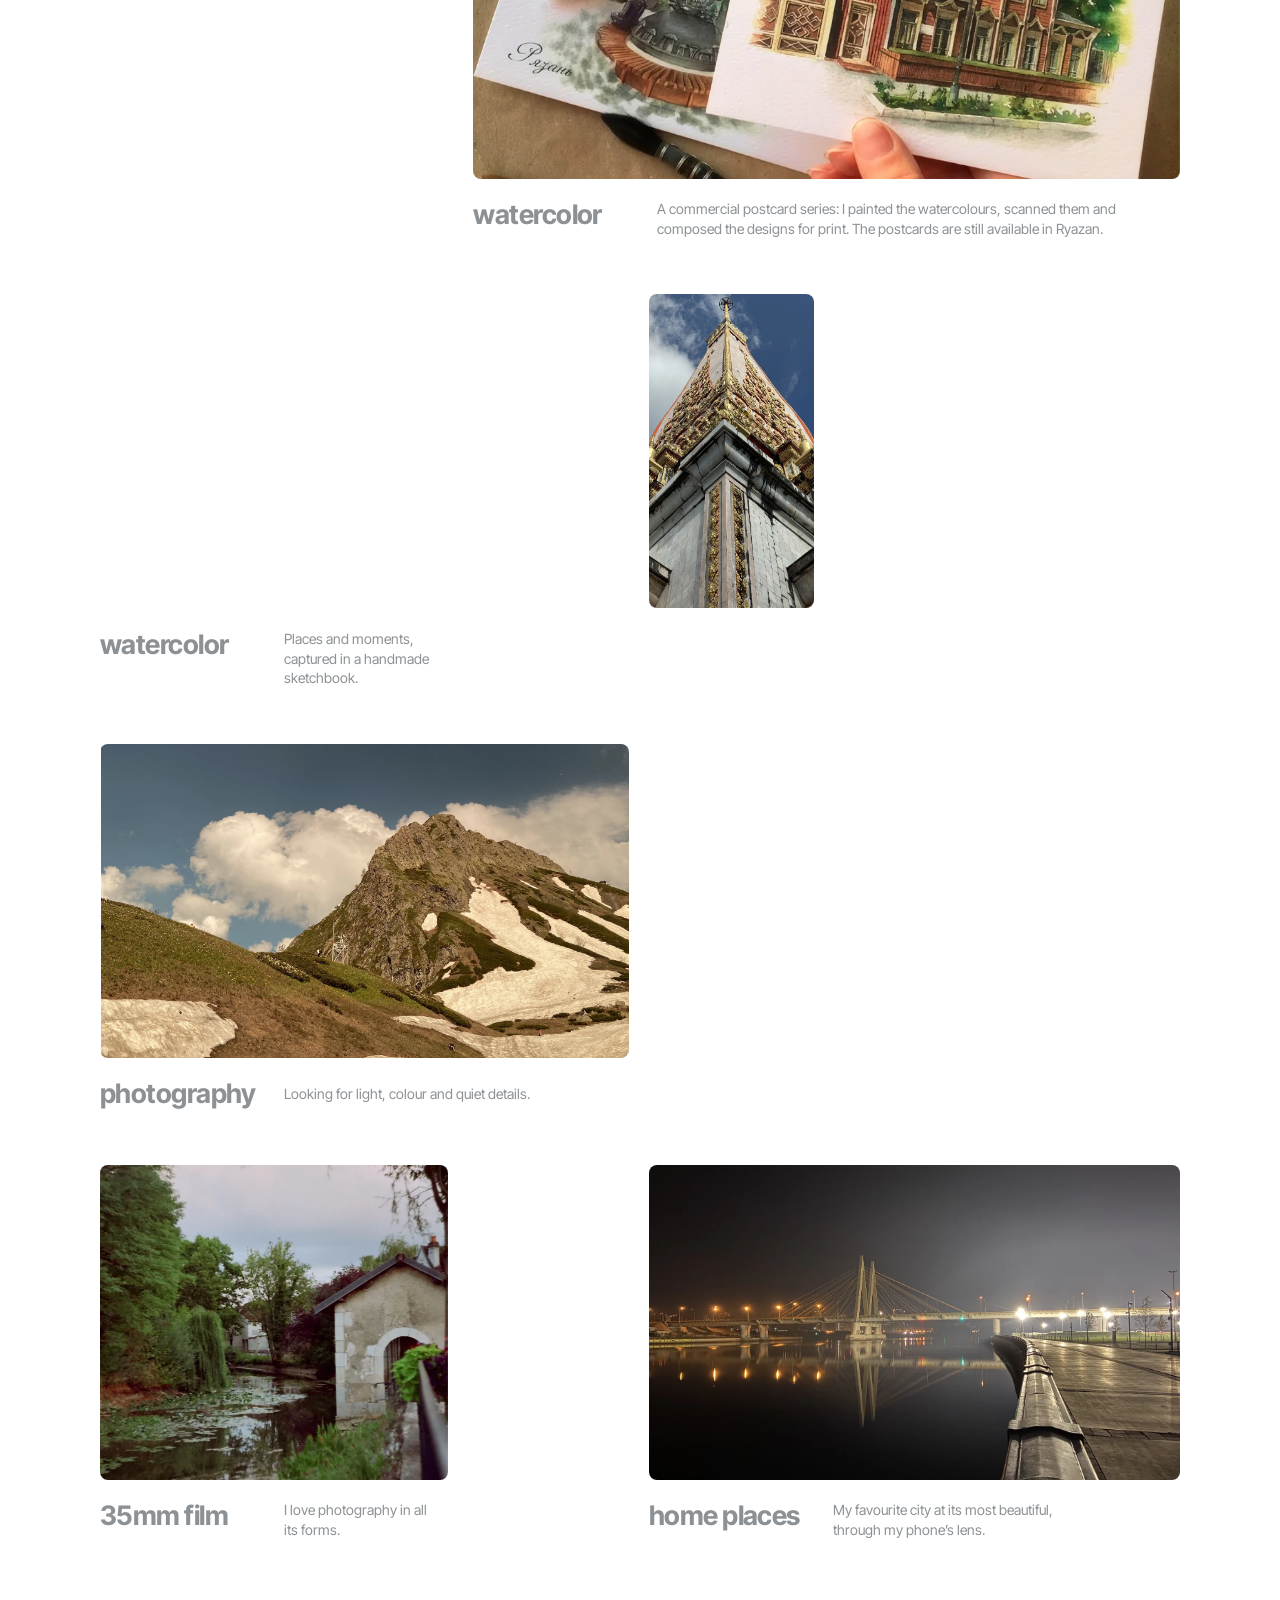
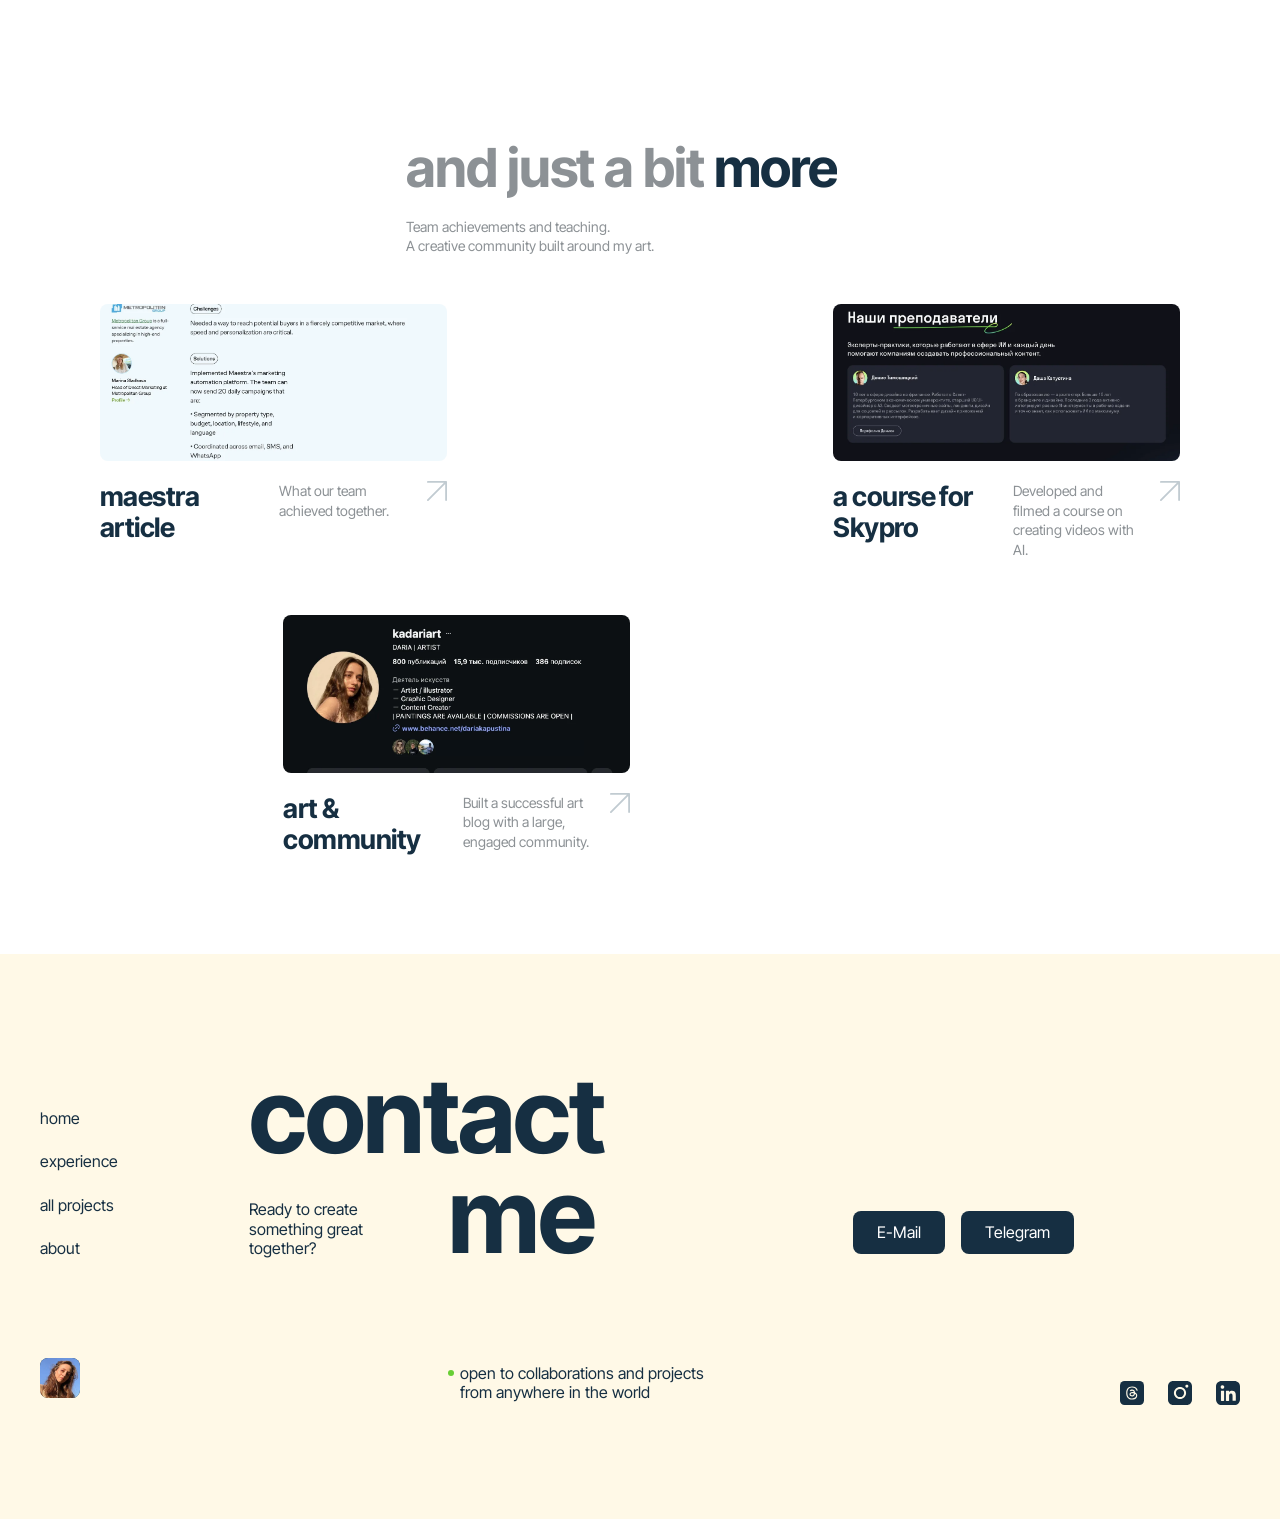
==== commit 7b660953: "ENTA card: flyover preview video from the case cover Co-Authored-By: Claude Opus 5.5 <noreply@anthro" ====
--- a/index.html
+++ b/index.html
@@ -191,7 +191,7 @@
 <article class="project project-enta" data-tags="Marketing Materials · E-Mail">
 <a class="project-case-link" href="enta.html" aria-label="MPP × ENTA — view project"></a>
 <div class="picture project-image">
-<img src="assets/56102.webp" alt="MPP × ENTA" class="" style="width:100%;height:216.83%;top:-38.11%" loading="lazy" decoding="async" data-i18n-alt="alt5">
+<video class="project-video" muted loop playsinline preload="none" poster="assets/enta/cover-flyover-poster.webp" aria-label="MPP × ENTA" data-src="assets/enta-preview.mp4"></video>
 </div>
 <div class="project-caption">
 <div>
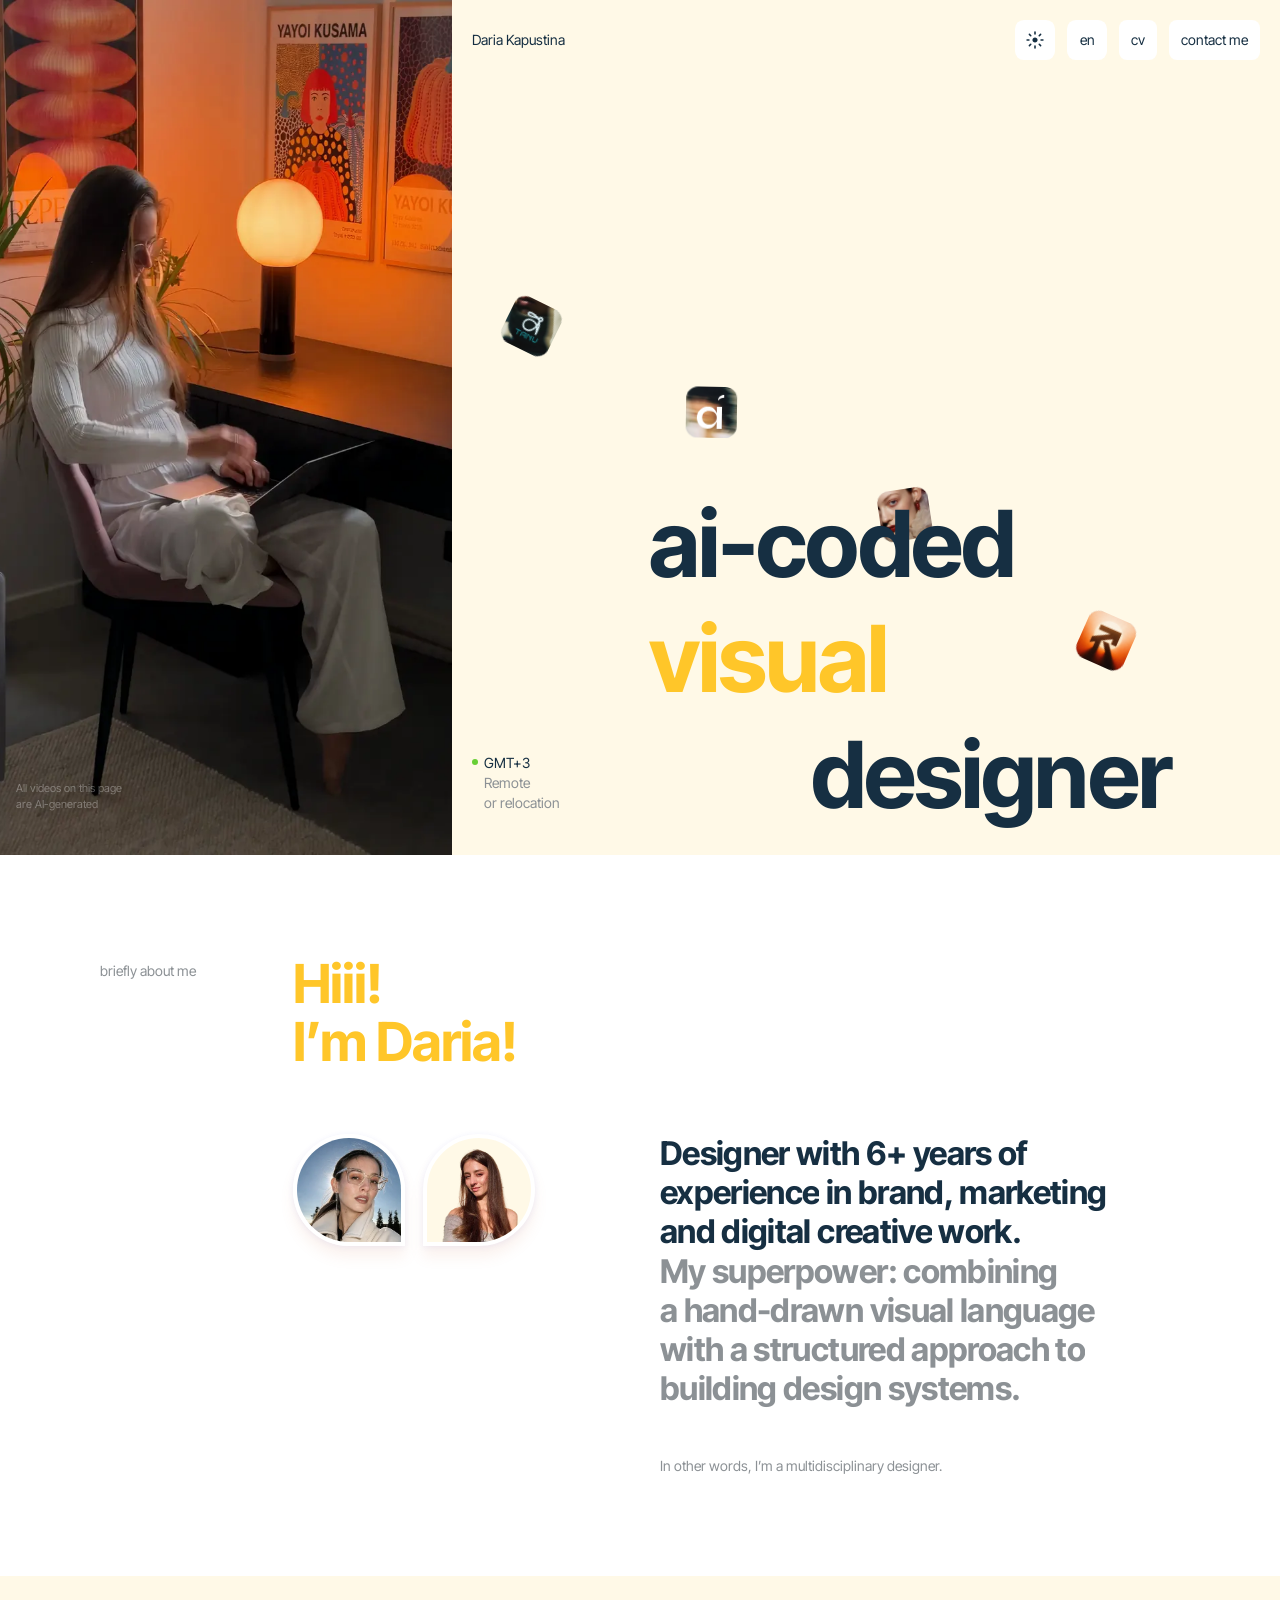
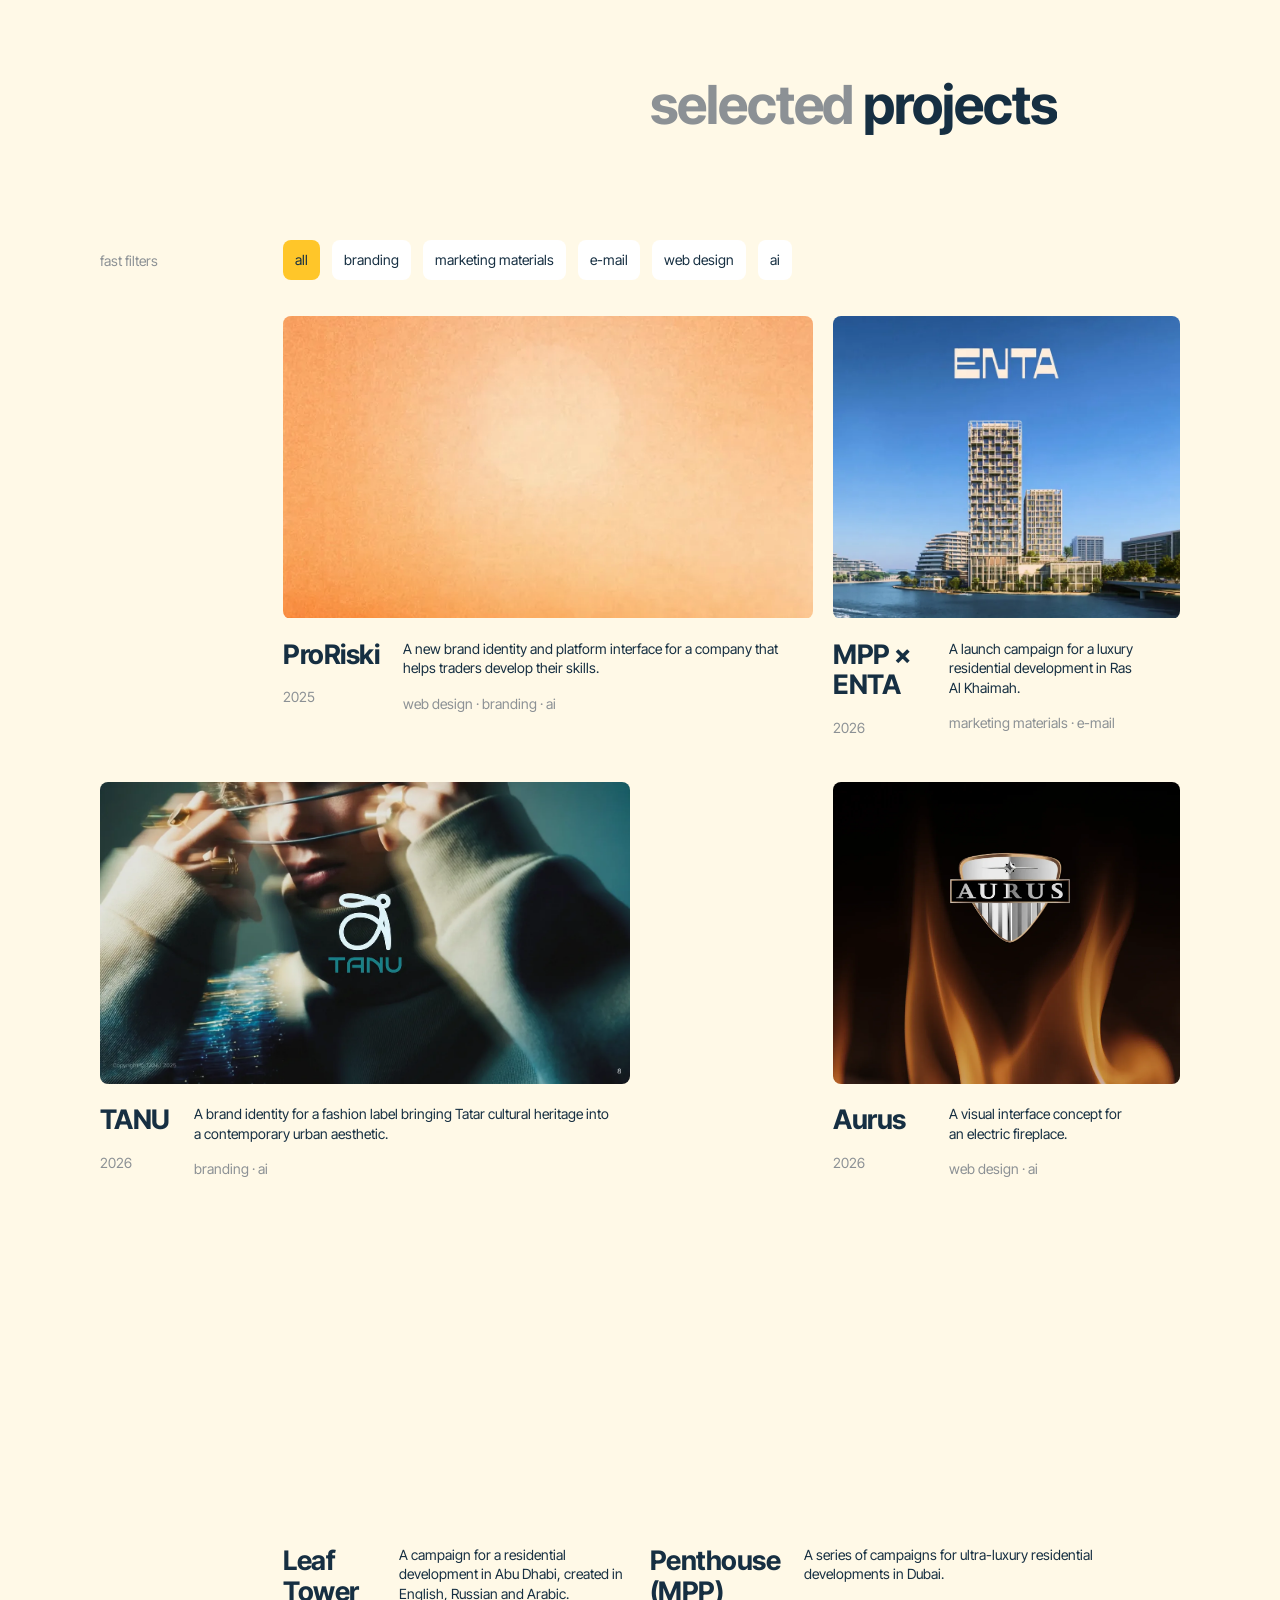
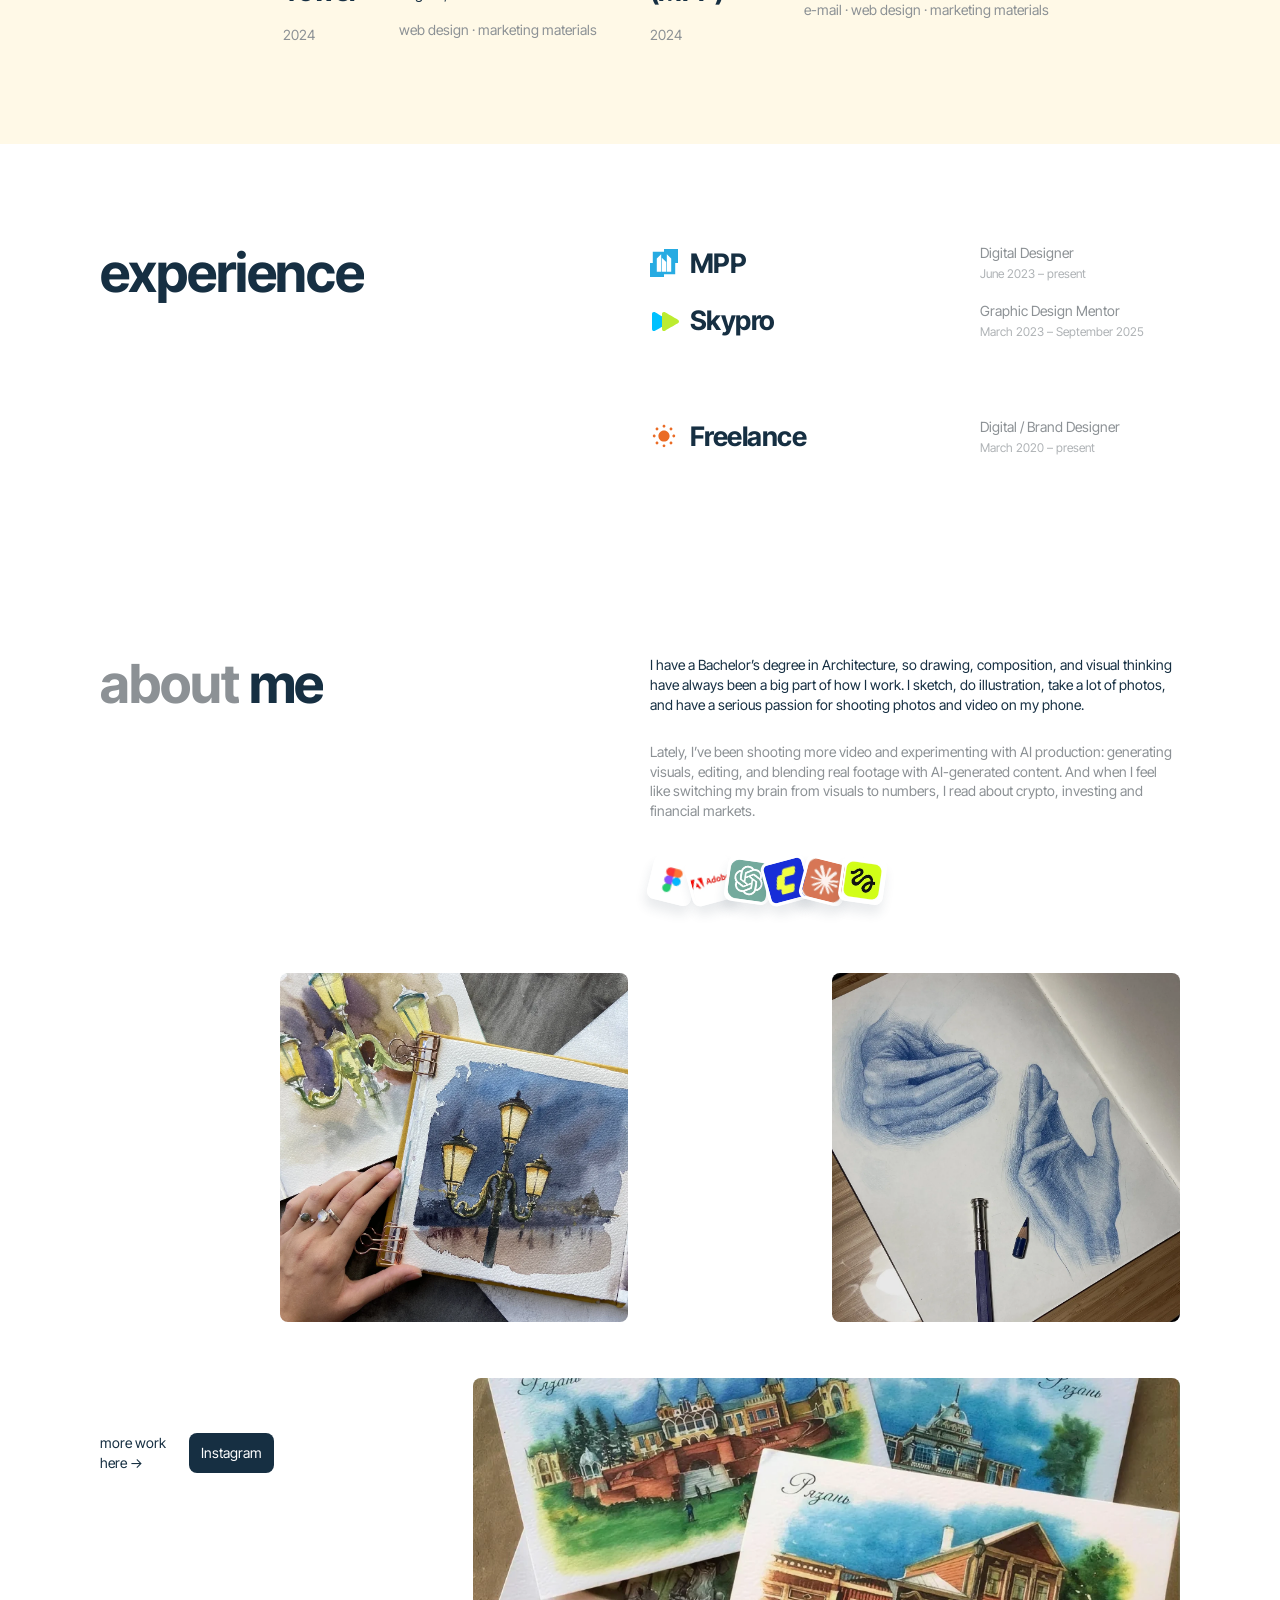
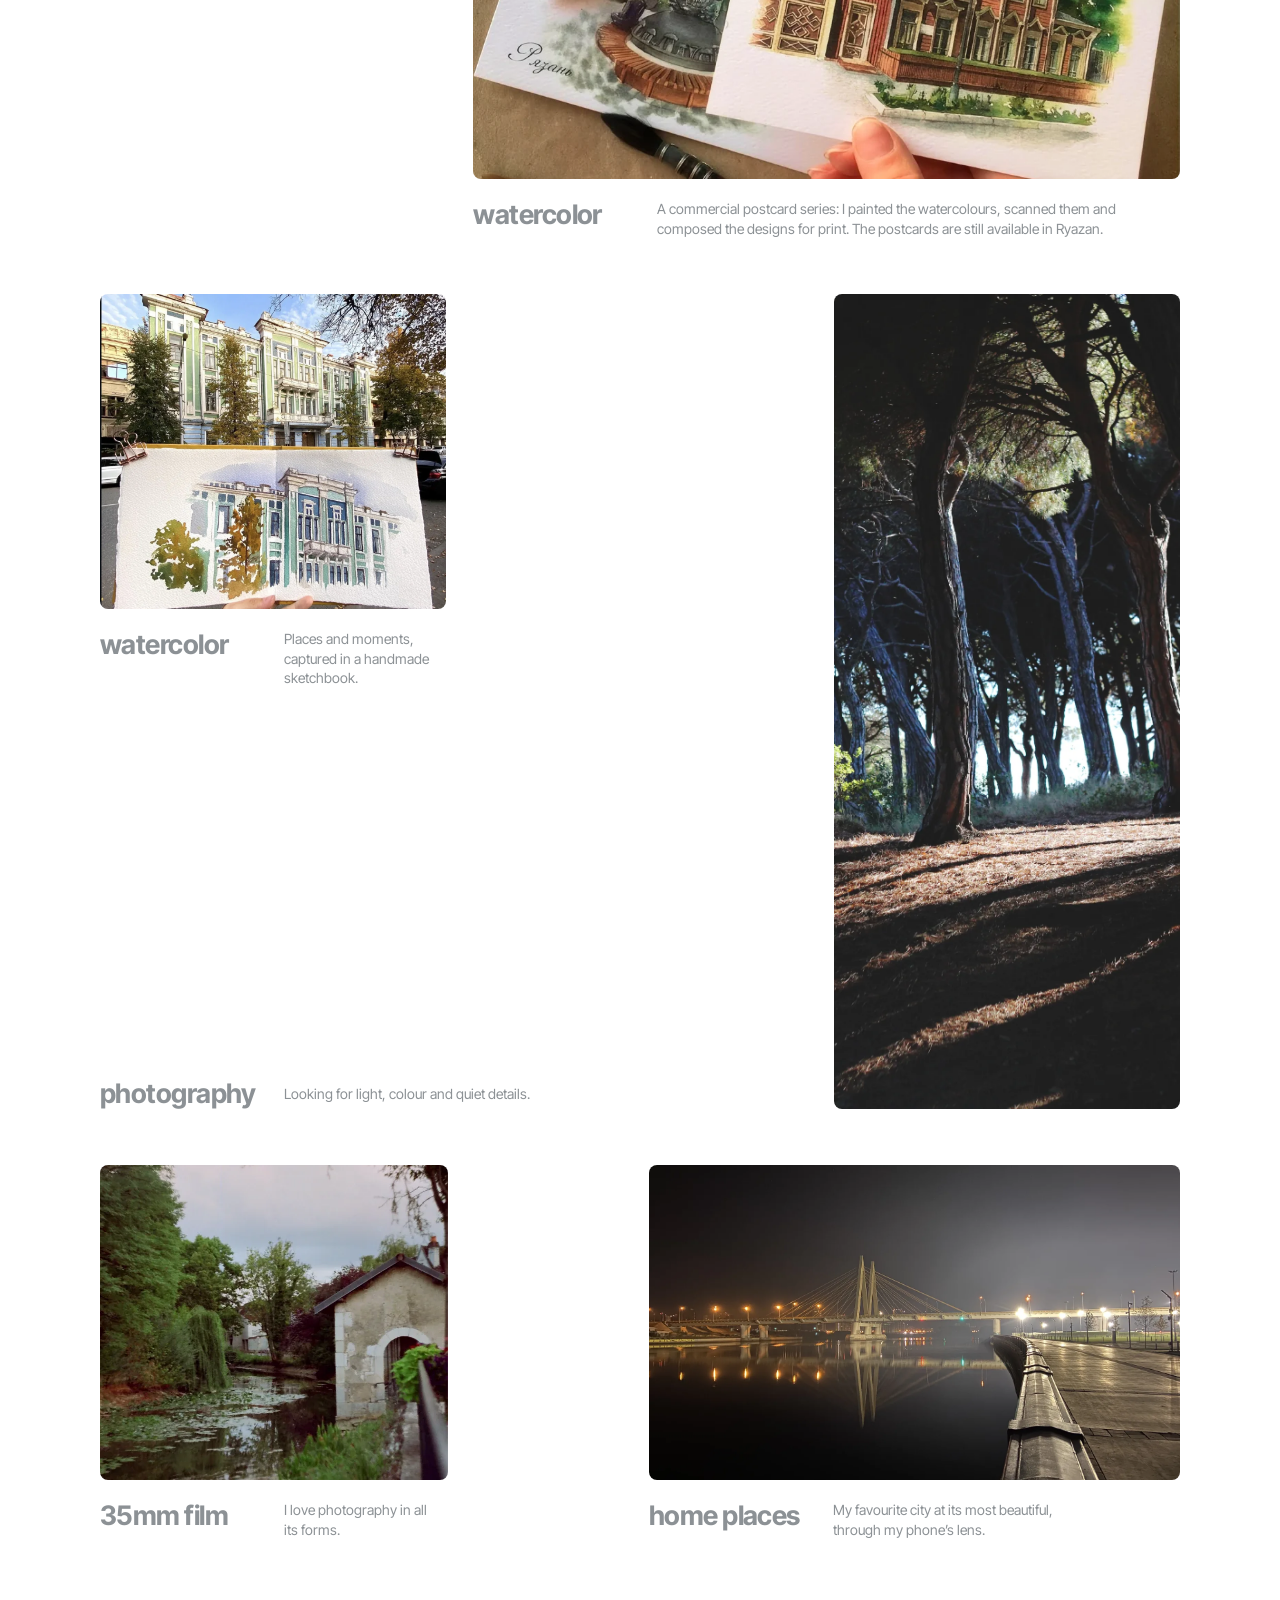
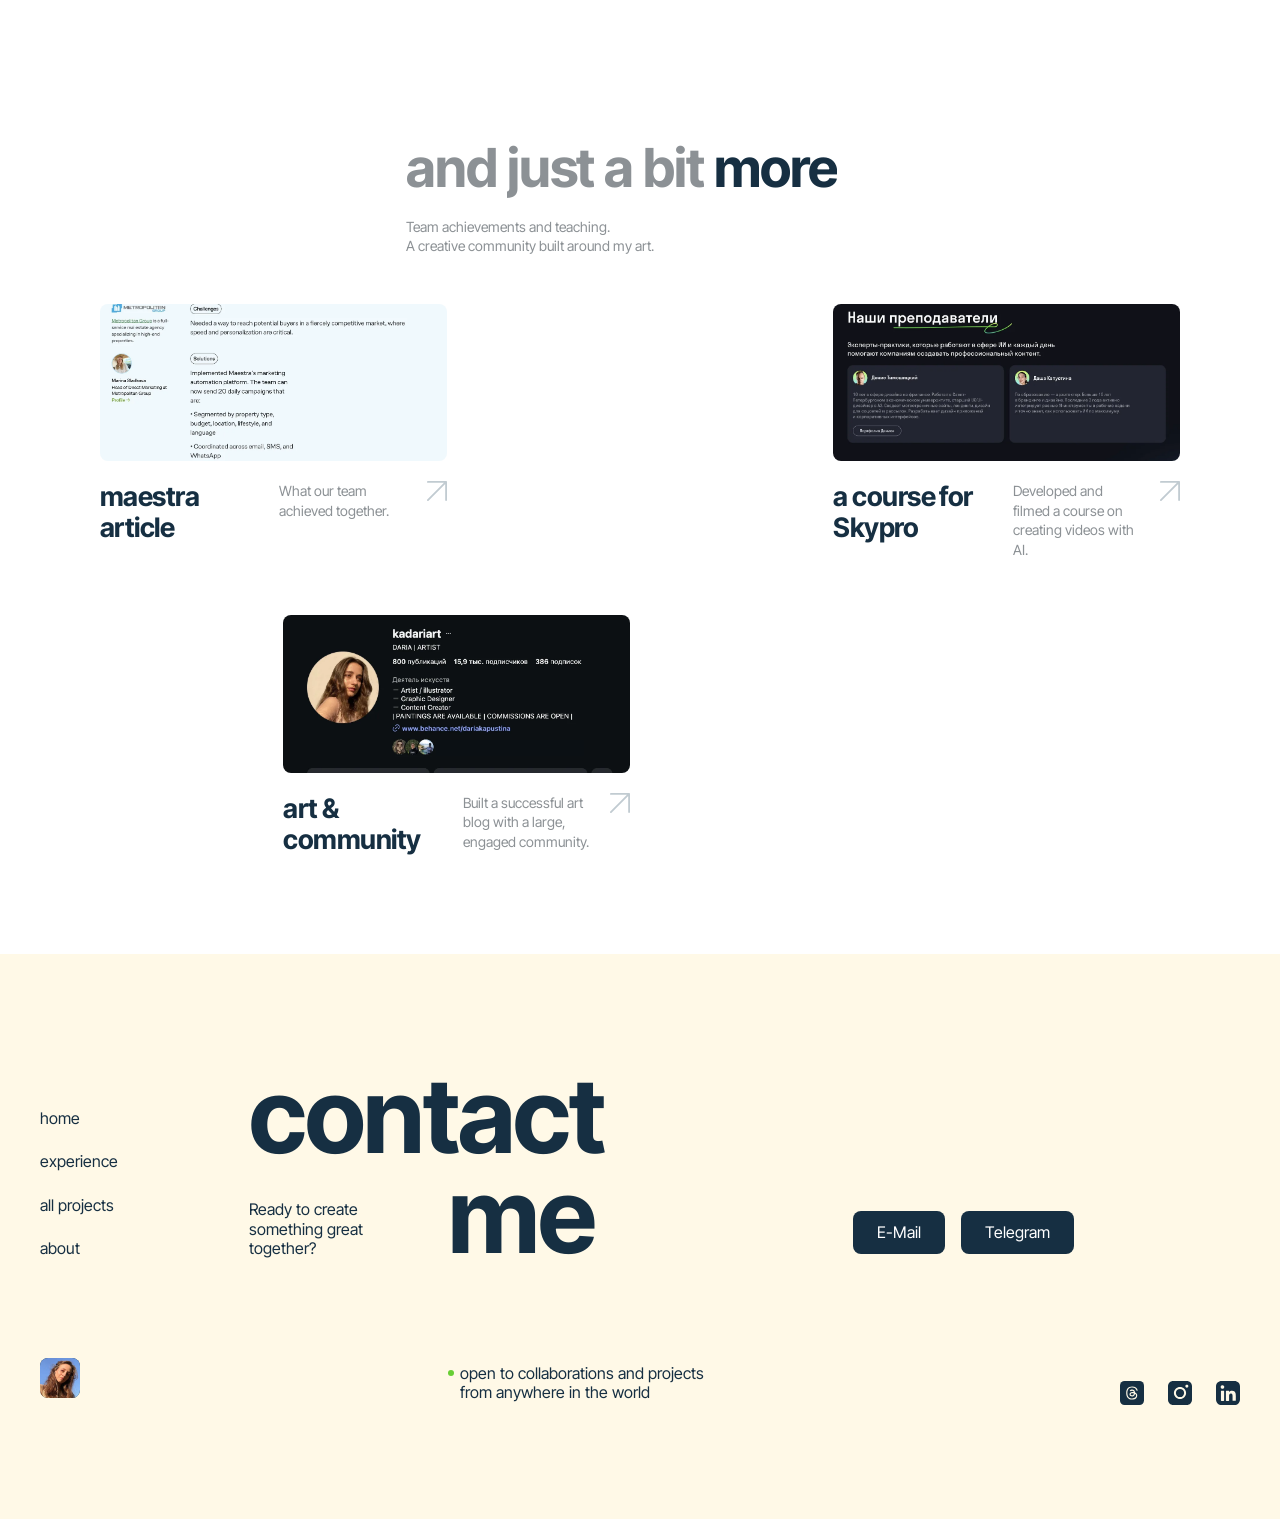
==== commit cf999adc: "Cleanup: drop the hidden header burger, old board-flip styles and an unused translation Co-Authored-" ====
--- a/index.html
+++ b/index.html
@@ -8,7 +8,7 @@
 <link rel="icon" href="assets/95c12.webp">
 <link rel="preload" href="assets/font-1.woff2?v=2" as="font" type="font/woff2" crossorigin><link rel="preload" href="assets/font-2.woff2?v=2" as="font" type="font/woff2" crossorigin><link rel="stylesheet" href="assets/fonts.css?v=2">
 <script src="theme.js"></script>
-<link rel="stylesheet" href="styles.css?v=motion-17">
+<link rel="stylesheet" href="styles.css?v=motion-18">
 <style>
 /* Intro: on the first visit of a session a split-flap word board covers the page while the first screen loads */
 #site-intro { position: fixed; inset: 0; z-index: 1000; background: #162f42; color: #fff; display: grid; place-items: center; transition: transform .75s cubic-bezier(.76,0,.24,1); }
@@ -22,14 +22,14 @@
 </style>
 <script src="config.js?v=5" defer>
 </script><script defer src="https://cloud.umami.is/script.js" data-website-id="0eed4cbd-fb3e-4f84-bfce-b9fba21e98c4" data-domains="drasica.github.io"></script><script src="analytics.js?v=2" defer></script><script src="video-wake.js?v=1" defer></script>
-<script src="typography.js?v=2" defer></script><script src="translations.js?v=typography-23" defer></script>
+<script src="typography.js?v=2" defer></script><script src="translations.js?v=typography-24" defer></script>
 <script src="app.js?v=typography-18" defer>
 </script>
 <script src="floating-stickers.js?v=4" defer></script>
 <script src="word-board.js?v=reel-2" defer></script>
-<script src="assets/vendor/lenis.min.js" defer></script><script src="smooth-scroll.js?v=2" defer></script><script src="navigation.js?v=circle-12" defer></script><script src="mobile-menu.js?v=11" defer></script>
+<script src="assets/vendor/lenis.min.js" defer></script><script src="smooth-scroll.js?v=2" defer></script><script src="navigation.js?v=circle-13" defer></script><script src="mobile-menu.js?v=12" defer></script>
 <script src="reveal.js?v=motion-1" defer></script>
-<link rel="stylesheet" href="footer.css?v=11"><link rel="stylesheet" href="mobile.css?v=22"><link rel="stylesheet" href="mobile-menu.css?v=8">
+<link rel="stylesheet" href="footer.css?v=11"><link rel="stylesheet" href="mobile.css?v=23"><link rel="stylesheet" href="mobile-menu.css?v=9">
 <link rel="stylesheet" href="section-spacing.css?v=1">
 </head>
 <body>
@@ -86,7 +86,6 @@
 <button class="language" aria-label="Switch to Russian" type="button" aria-pressed="false">en</button>
 <a class="button" data-link="cv" aria-disabled="true" title="CV will be added soon">cv</a>
 <a class="button" href="#contact" data-i18n="text2">contact me</a>
-<button class="header-menu" type="button" aria-label="Open navigation" aria-controls="site-menu"><img src="assets/header/menu.svg" width="40" height="40" alt=""></button>
 </nav>
 <div class="menu-anchor" hidden>
 <a class="menu-logo" href="#home" aria-label="Home"><span aria-hidden="true"></span></a>
--- a/styles.css
+++ b/styles.css
@@ -374,8 +374,6 @@
 .hero h1 .digital { white-space: nowrap; }
 .hero h1 .board-letter { position: relative; display: inline-block; color: #162F42; }
 .hero h1 .board-letter.is-settled { color: var(--yellow); }
-.hero h1 .board-letter.is-spinning { animation: board-tick 90ms linear infinite; }
-@keyframes board-tick { from { transform: translateY(-.07em); opacity: 1; } to { transform: translateY(.07em); opacity: 1; } }
 
 .hero h1 > span, .hero .location { z-index: 2; pointer-events: none; }
 .hero .header { z-index: 3; }
@@ -384,7 +382,6 @@
 /* Natural glyph proportions throughout each flip; no horizontal scaling or clipping. */
 .hero h1 .board-letter { display: inline-block; height: 1em; overflow: visible; vertical-align: top; }
 .hero h1 .board-face { display: inline-block; font: inherit; line-height: inherit; transform-origin: center center; }
-.hero h1 .board-letter.is-turning { color: #162F42; }
 
 /* Both portrait silhouettes share one size and use the original image fills. */
 .portrait-right { background: var(--cream); border-radius: 100px 100px 0 100px; }
@@ -581,7 +578,6 @@
 [data-theme="dark"] .hero .header .menu-anchor { background: #263d4e; border: 1px solid #ffffff24; }
 [data-theme="dark"] .menu-logo { background: #fff9e7; }
 [data-theme="dark"] .menu-logo span { background: #162f42; }
-[data-theme="dark"] .hero h1 .board-letter:not(.is-settled) { color: #edf2f5; }
 [data-theme="dark"] .skip-link { background: #263a49; }
 [data-theme="dark"] .article-caption>img { filter: brightness(1.6); }
 .hero .header .menu-anchor :focus-visible { outline-color: #ffc629; }
@@ -603,7 +599,6 @@
 [data-theme="dark"] .filter-buttons button[aria-pressed="true"],[data-theme="dark"] .filter-buttons button[aria-pressed="true"]:hover { background: #0078cc; color: #fffbe4; }
 [data-theme="dark"] .contact-actions .button,[data-theme="dark"] .instagram-note .button { background: #fffbe4; color: #001829; }
 [data-theme="dark"] .hero .header .menu-anchor { background: #001829; }
-[data-theme="dark"] .hero h1 .board-letter:not(.is-settled) { color: #fffbe4; }
 .theme-toggle { border: 1px solid #b9a79d; }
 .theme-toggle .theme-moon { fill: currentColor; stroke: none; }
 .theme-toggle .theme-sun circle { fill: currentColor; stroke: none; }
@@ -649,7 +644,6 @@
 [data-theme="dark"] .filter-buttons button[aria-pressed="true"],[data-theme="dark"] .filter-buttons button[aria-pressed="true"]:hover { background: #fca61c; color: #161513; }
 [data-theme="dark"] .contact-actions .button,[data-theme="dark"] .instagram-note .button { background: #eff4f8; color: #201f1c; }
 [data-theme="dark"] .hero .header .menu-anchor { background: #201f1c; }
-[data-theme="dark"] .hero h1 .board-letter:not(.is-settled) { color: #eff4f8; }
 [data-theme="dark"] .skip-link { background: #201f1c; }
 [data-theme="dark"] .menu-logo,[data-theme="dark"] .hero .header .menu-anchor.is-open .menu-toggle { background: #eff4f8; color: #201f1c; }
 [data-theme="dark"] .menu-logo span { background: #201f1c; }
--- a/mobile.css
+++ b/mobile.css
@@ -94,9 +94,6 @@
 html[data-theme="dark"] body .header .header-actions .theme-toggle { background: #161513; color: #f5efe5; }
 html body .header .header-actions .theme-toggle:hover { background: var(--yellow-hover); }
 html body .header .header-actions .language { min-width: 40px; height: 40px; padding: 0 12.5px; border-radius: 8.889px; }
-.header .header-menu { display: none; flex: 0 0 40px; width: 40px; height: 40px; padding: 0; border: 0; border-radius: 8.889px; background: none; cursor: pointer; }
-.header .header-menu img { display: block; width: 40px; height: 40px; }
-[data-theme="dark"] .header .header-menu img { filter: invert(.915) hue-rotate(180deg); }
 
 @media (max-width: 1024px) {
   html body .header { display: flex; align-items: center; justify-content: flex-start; gap: 20px !important; }
@@ -106,7 +103,6 @@
   html body .header .header-actions .language { order: 2; flex: 0 0 40px; width: 40px; padding: 0; font: 400 14.444px/1 'Inter', 'Inter Tight', Arial, sans-serif; letter-spacing: -.01em; }
   html body .header .header-actions .button[data-link="cv"] { order: 3; flex: 0 0 40px; width: 40px; height: 40px; min-width: 40px; padding: 0; border-radius: 8.889px; font: 400 14.444px/1 'Inter', 'Inter Tight', Arial, sans-serif; letter-spacing: -.01em; }
   html body .header .header-actions .button[href="#contact"] { display: none; }
-  html body .header .header-menu { display: block; order: 4; }
 }
 @media (max-width: 380px) {
   html body .header { gap: 12px !important; }
--- a/mobile-menu.css
+++ b/mobile-menu.css
@@ -16,7 +16,6 @@
 .header-contact { display: none; }
 /* wherever the header folds into icons (tablets and phones) it ends with the envelope */
 @media (max-width: 1024px) {
-  html body .header .header-menu { display: none; }
   html body .header .header-contact { order: 4; display: grid; place-items: center; flex: 0 0 40px; width: 40px; height: 40px; border-radius: 8.889px; background: #fff; color: var(--ink); }
   html[data-theme="dark"] body .header .header-contact { background: #161513; color: #f5efe5; }
 }
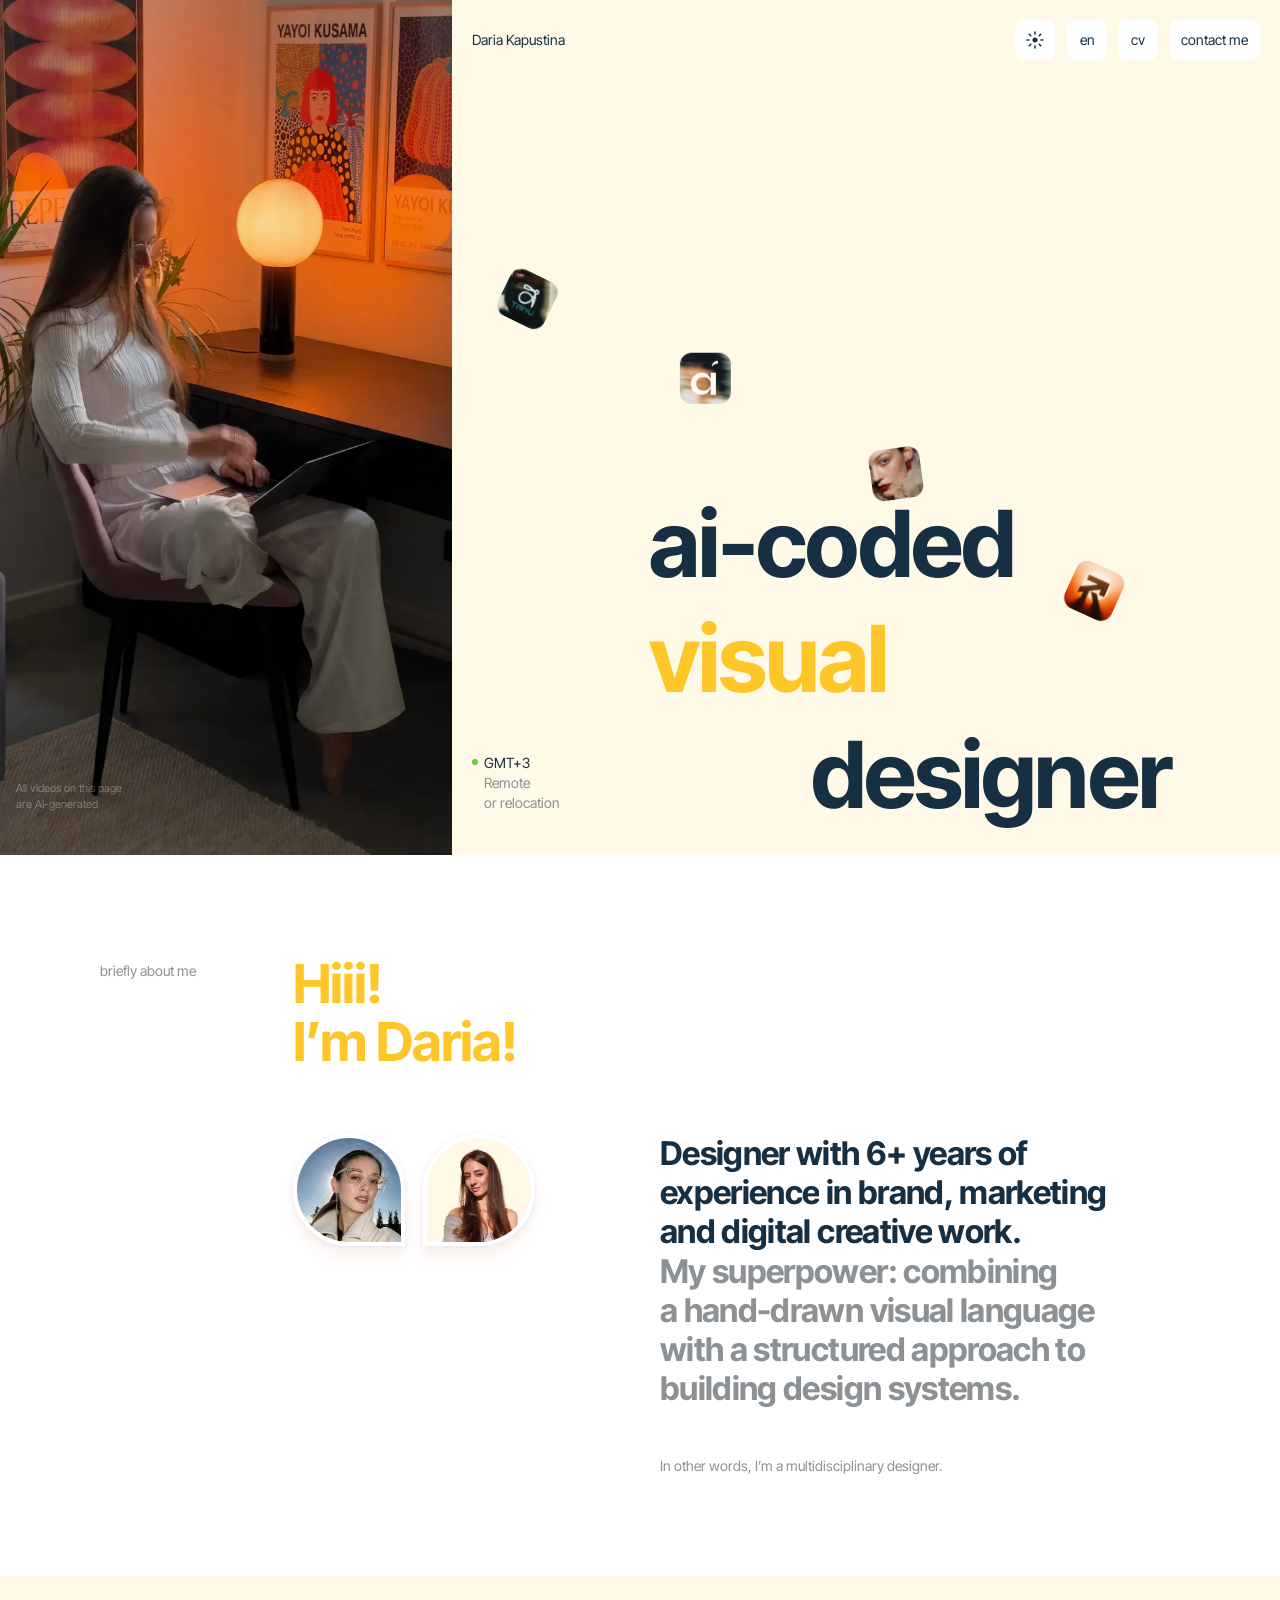
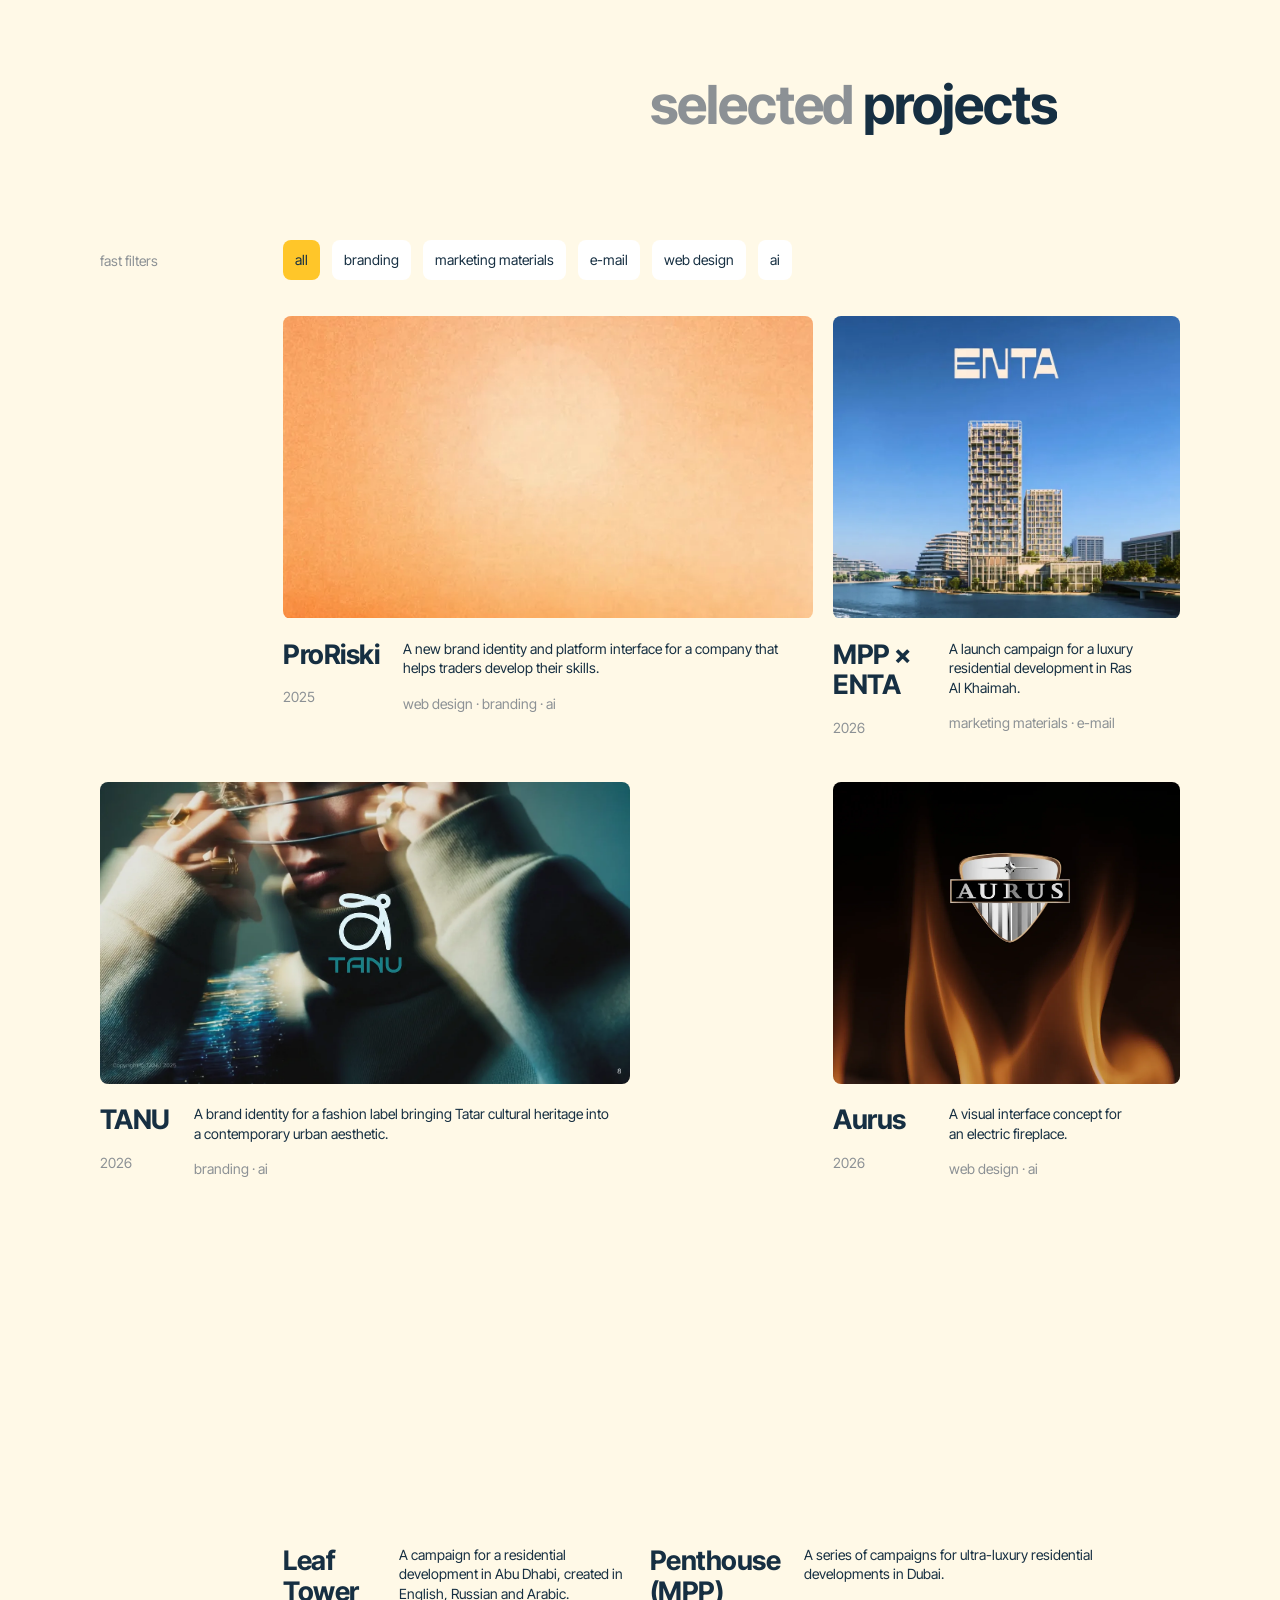
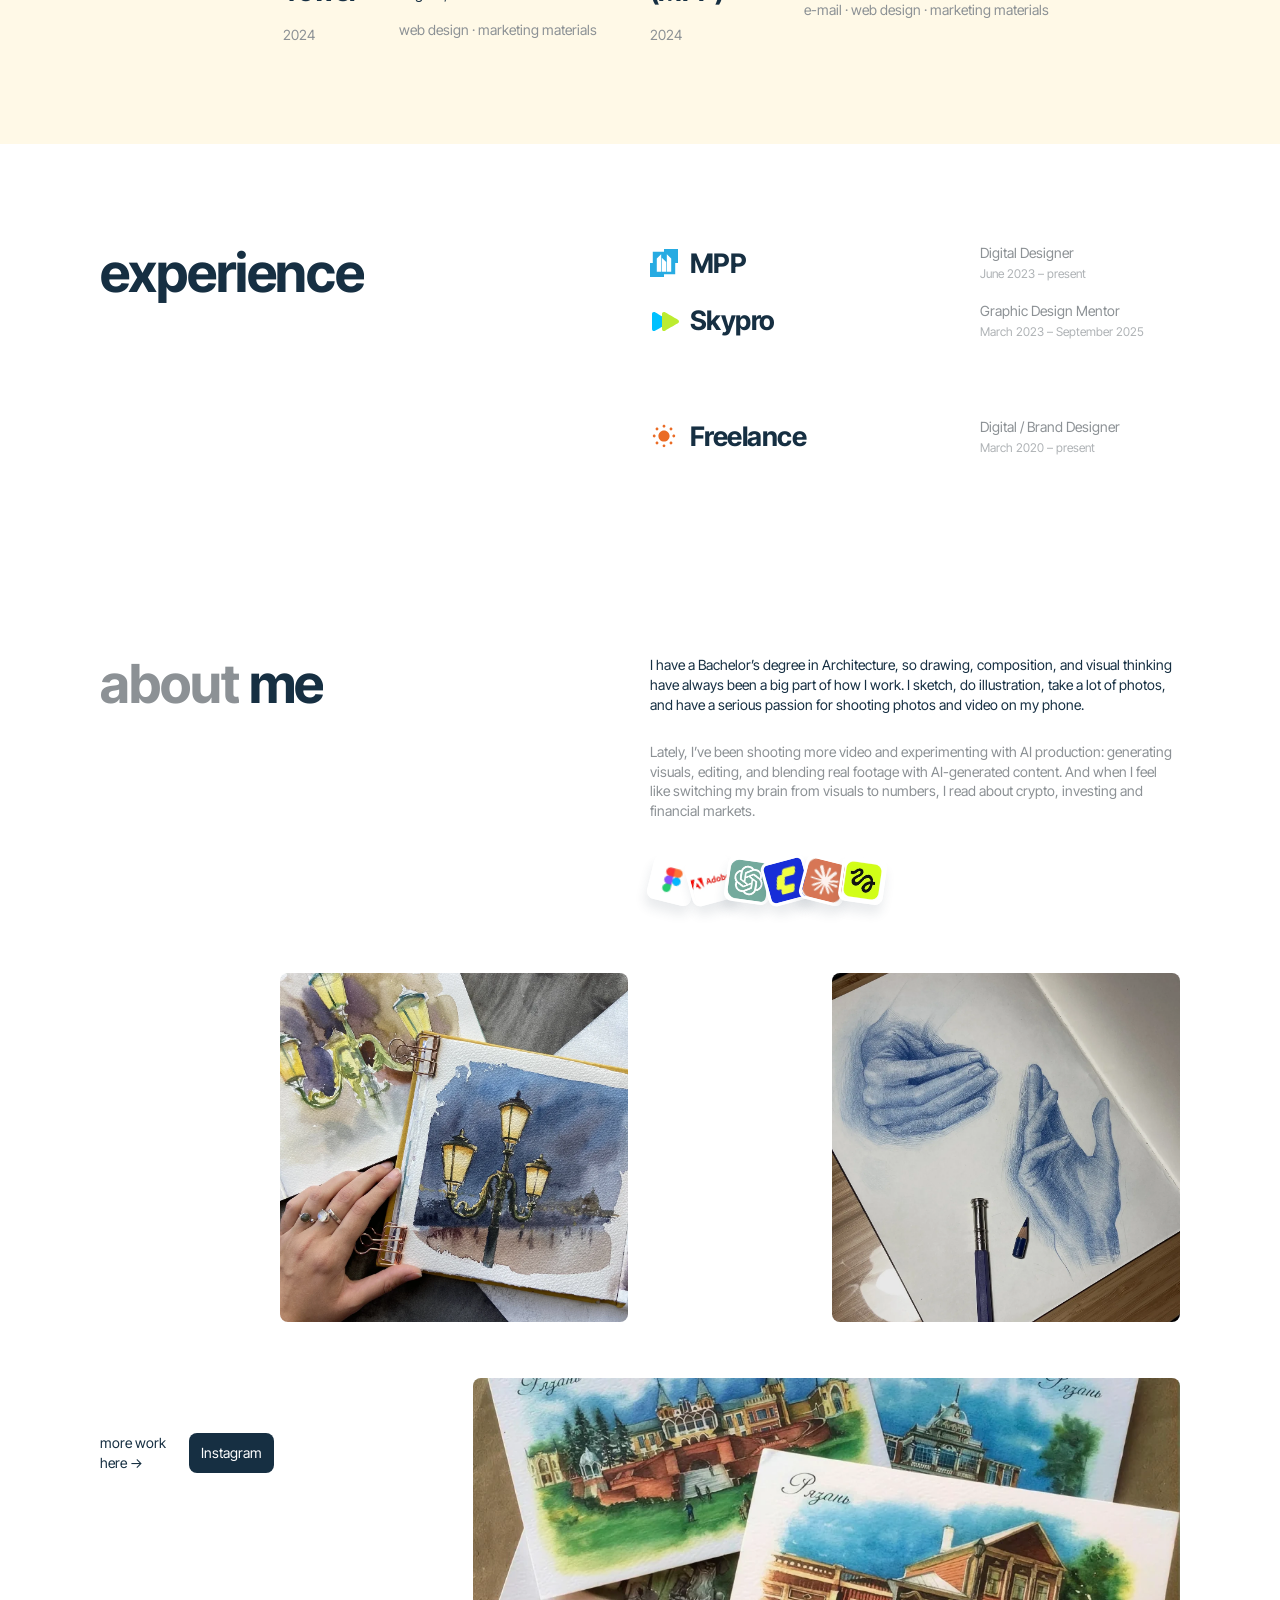
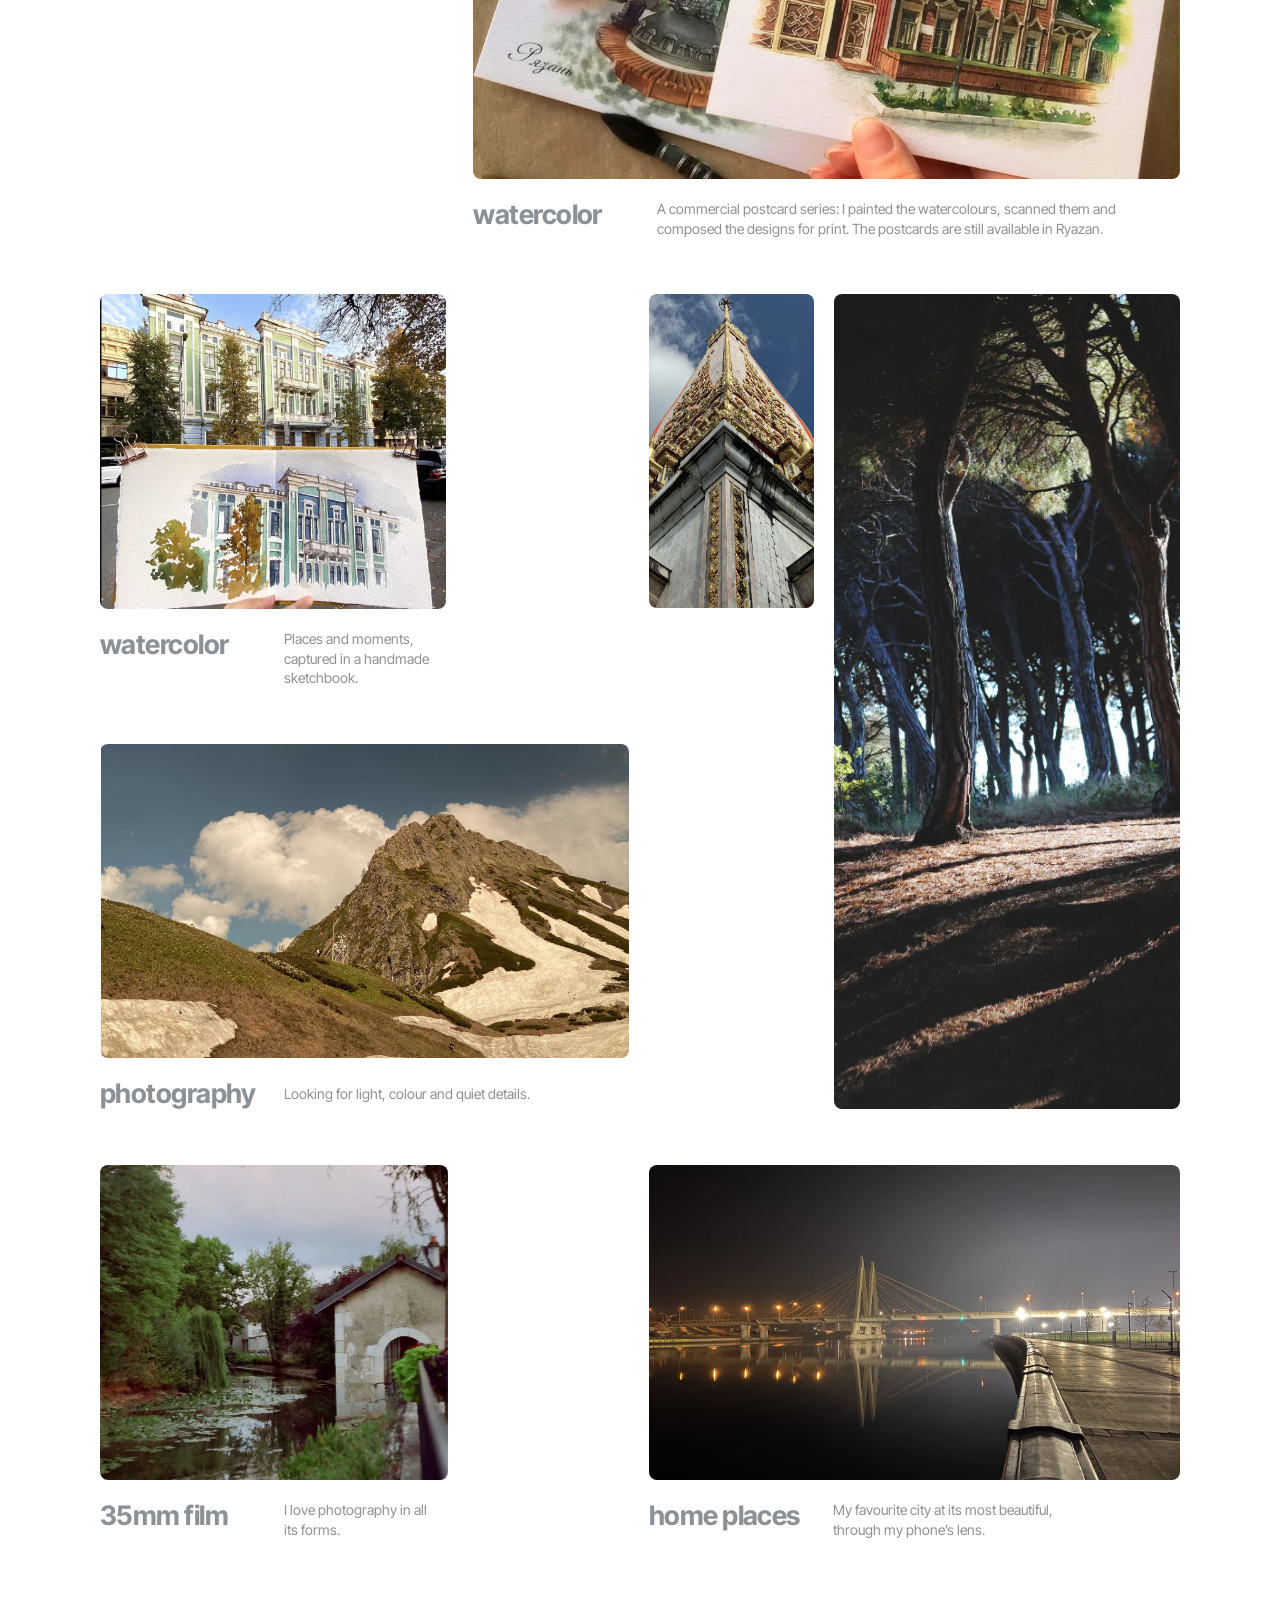
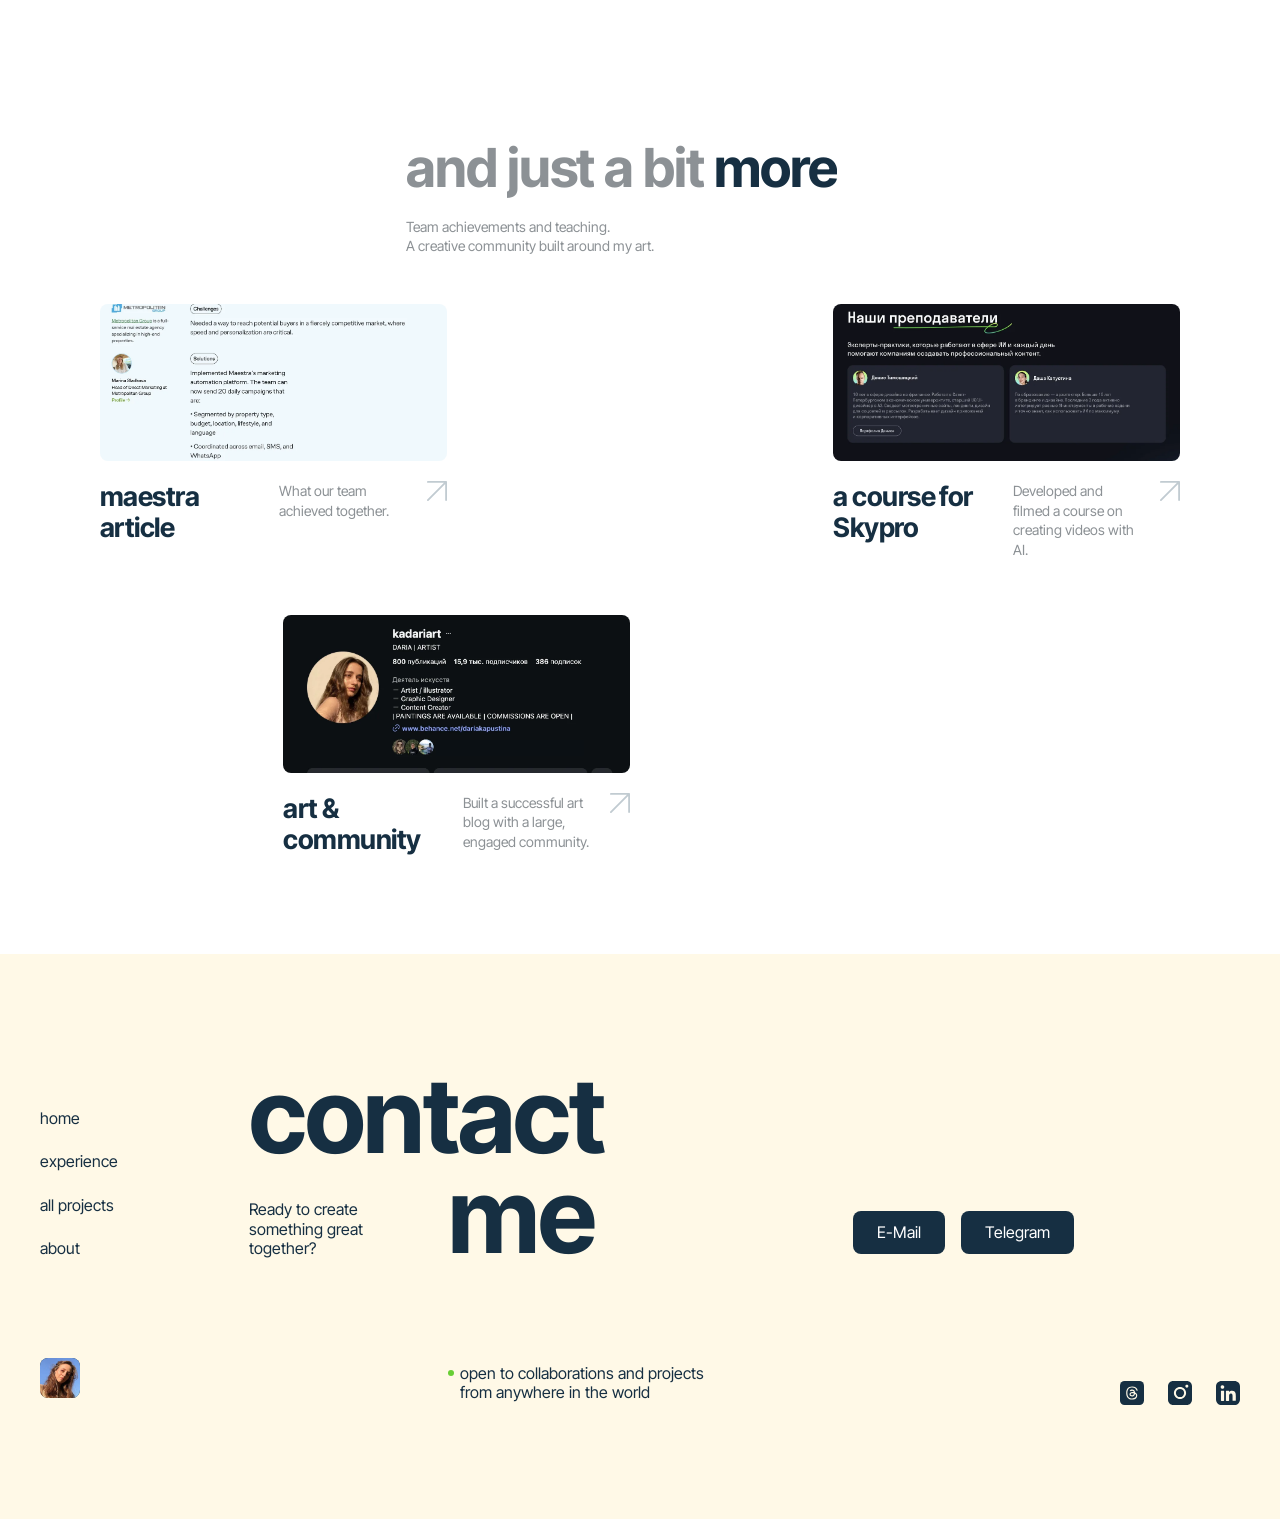
==== commit b370fb24: "Updated CVs with tagged portfolio links Co-Authored-By: Claude Opus 5.5 <noreply@anthropic.com>" ====
--- a/index.html
+++ b/index.html
@@ -20,7 +20,7 @@
 html.intro-skip #site-intro { display: none; }
 html.intro-on { overflow: hidden; }
 </style>
-<script src="config.js?v=5" defer>
+<script src="config.js?v=6" defer>
 </script><script defer src="https://cloud.umami.is/script.js" data-website-id="0eed4cbd-fb3e-4f84-bfce-b9fba21e98c4" data-domains="drasica.github.io"></script><script src="analytics.js?v=2" defer></script><script src="video-wake.js?v=1" defer></script>
 <script src="typography.js?v=2" defer></script><script src="translations.js?v=typography-24" defer></script>
 <script src="app.js?v=typography-18" defer>
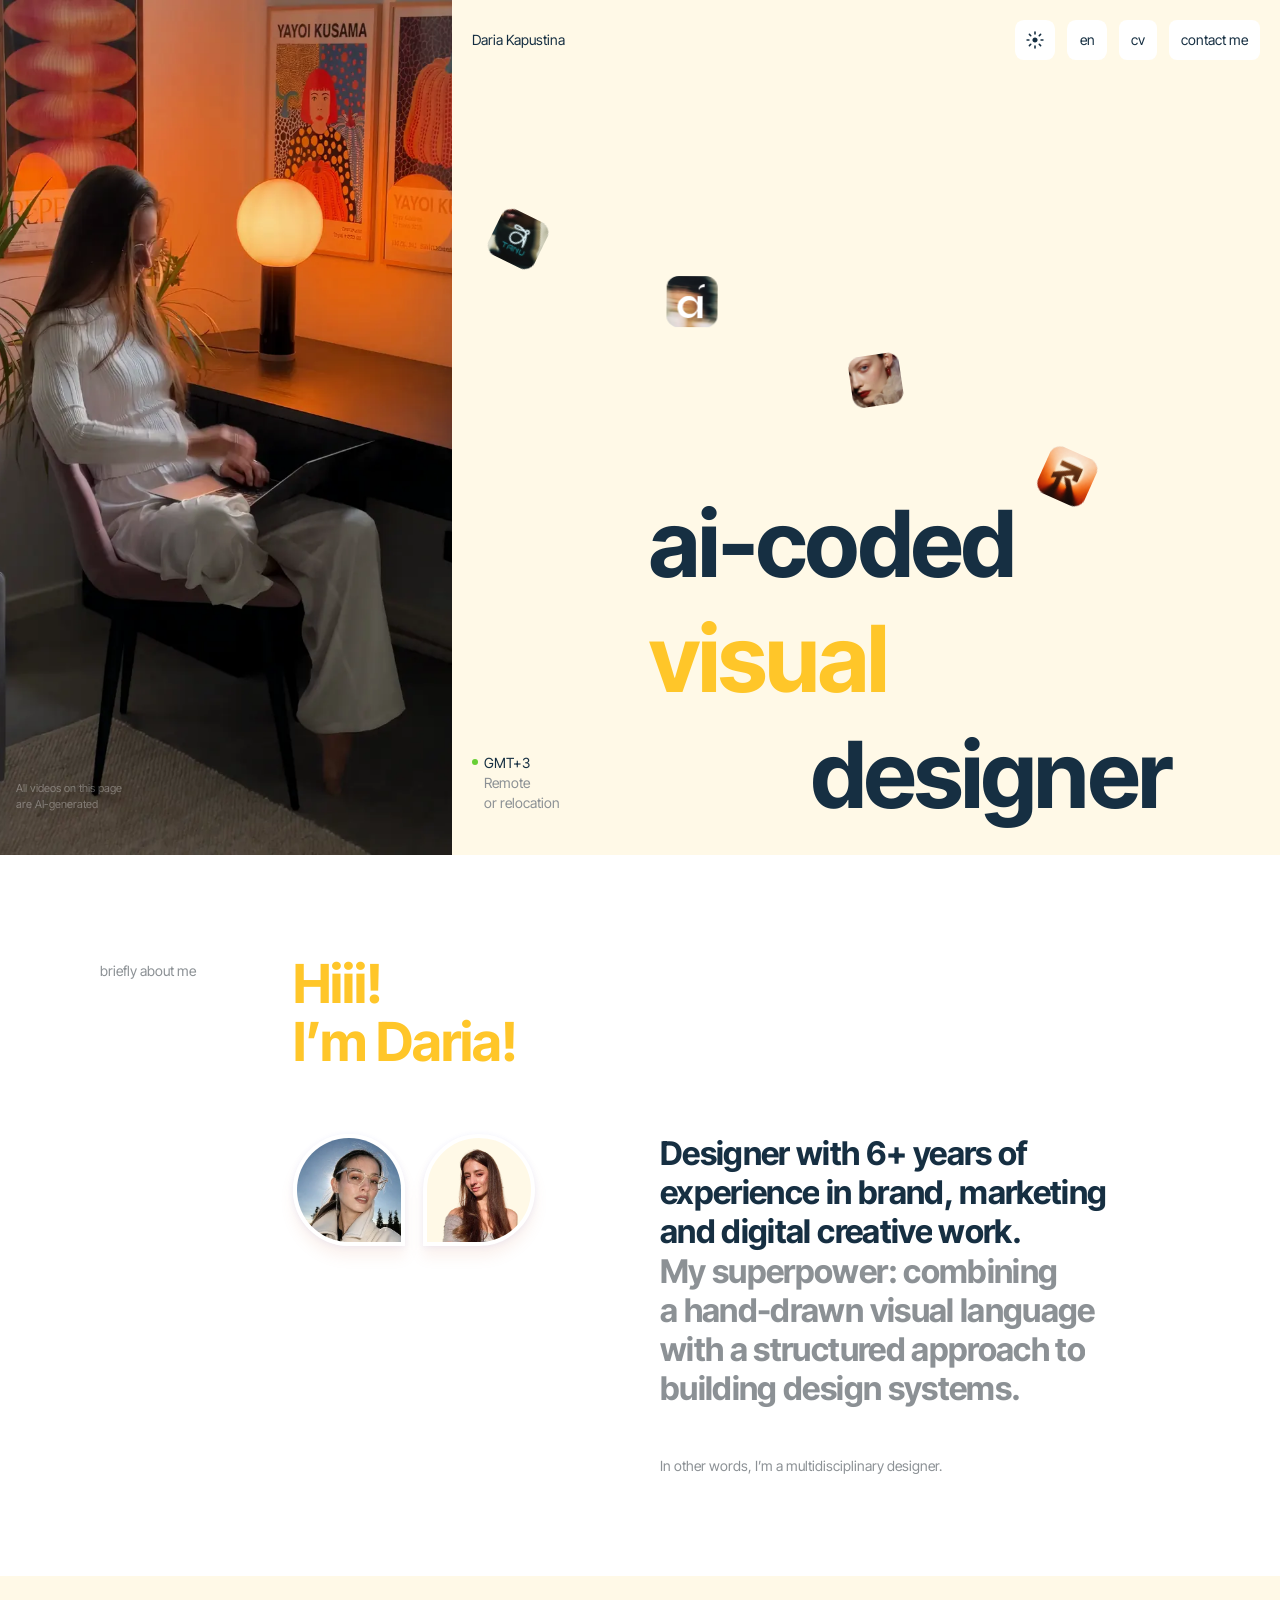
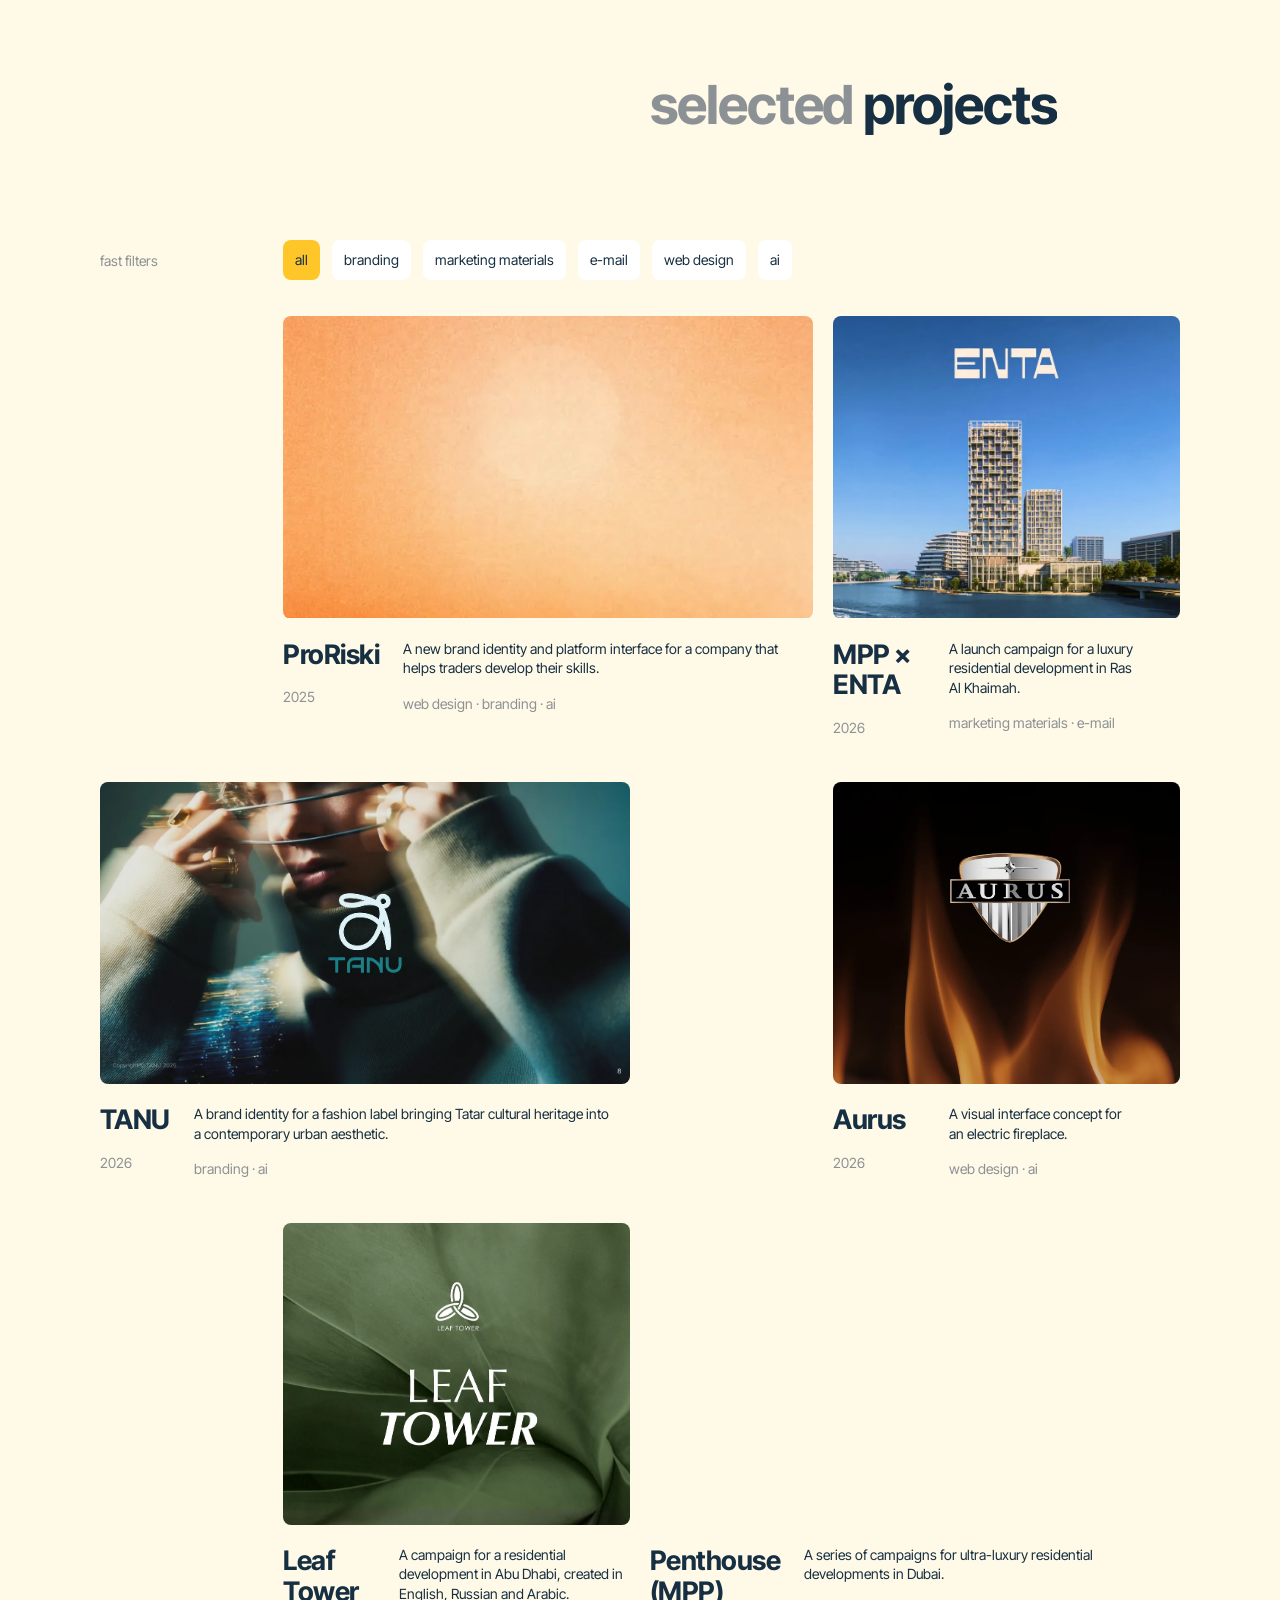
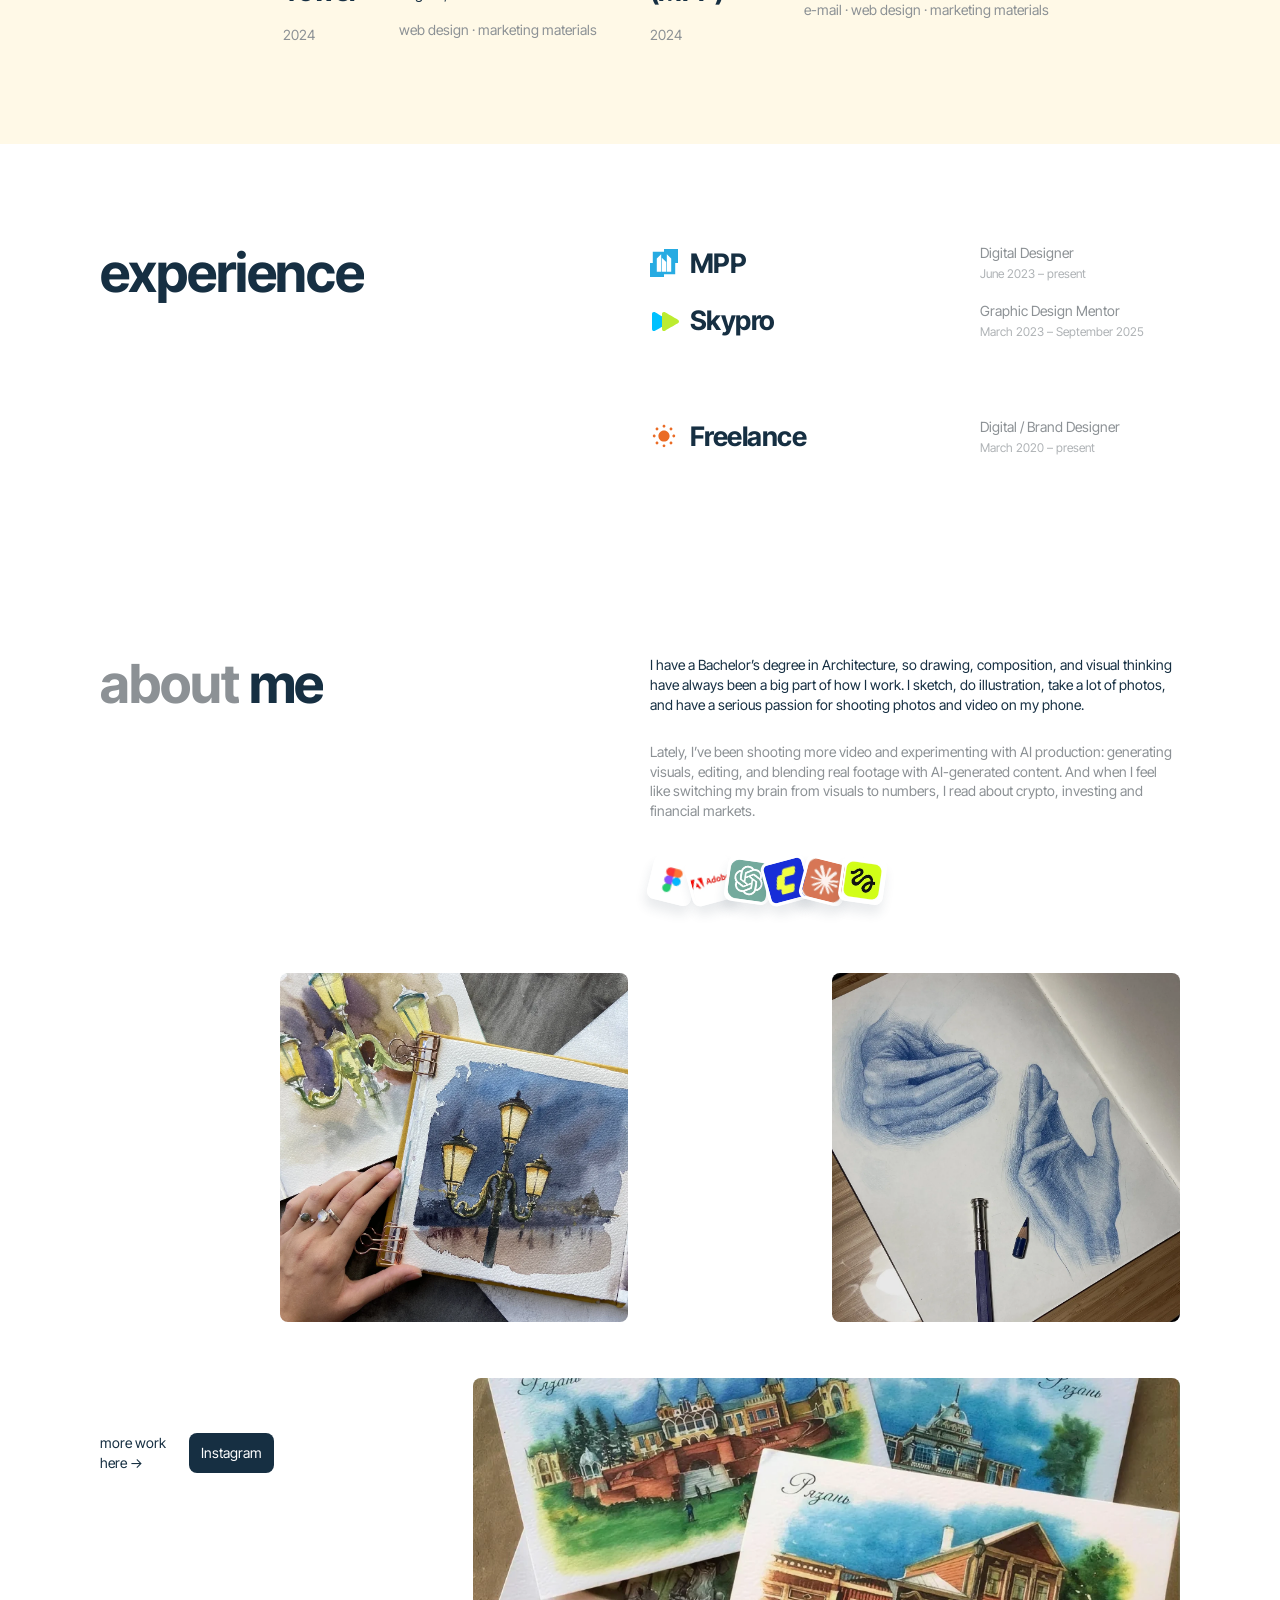
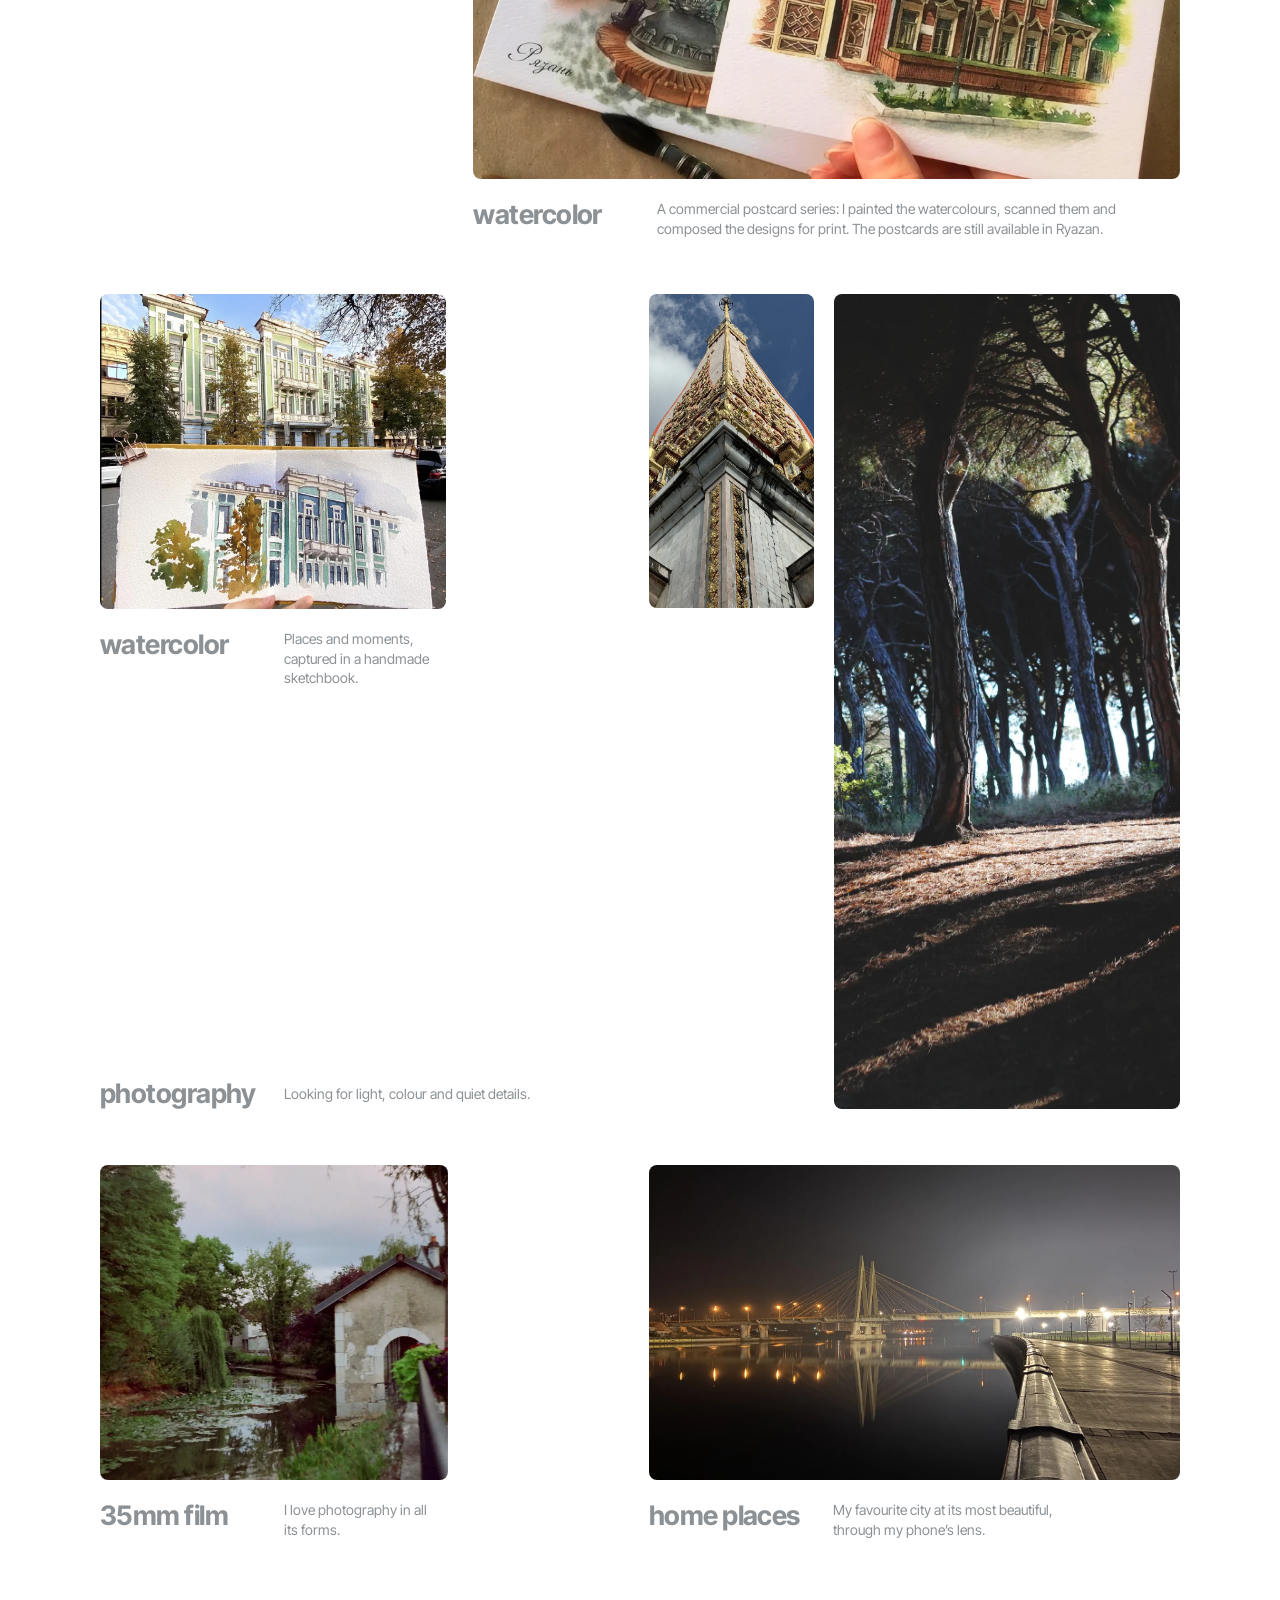
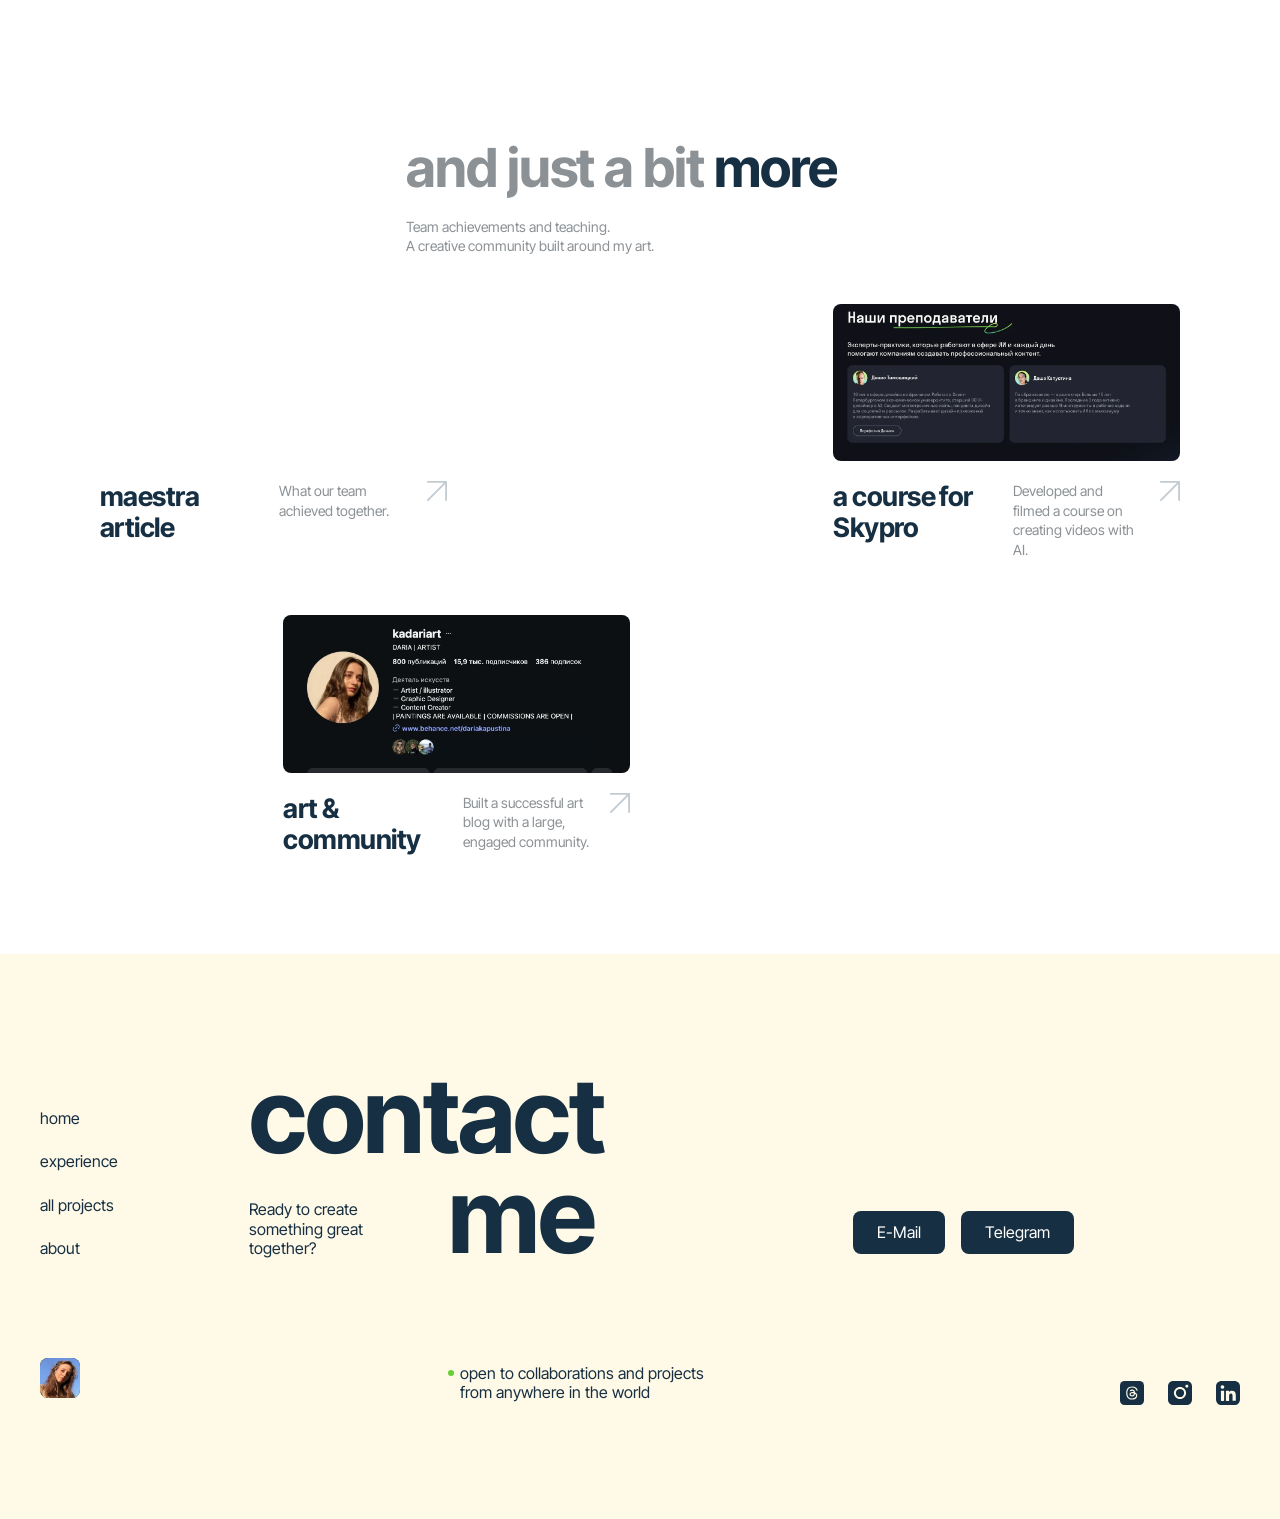
==== commit 95c86176: "Updated Russian CV: Telegram and clickable e-mail Co-Authored-By: Claude Opus 5.5 <noreply@anthropic" ====
--- a/index.html
+++ b/index.html
@@ -20,7 +20,7 @@
 html.intro-skip #site-intro { display: none; }
 html.intro-on { overflow: hidden; }
 </style>
-<script src="config.js?v=6" defer>
+<script src="config.js?v=7" defer>
 </script><script defer src="https://cloud.umami.is/script.js" data-website-id="0eed4cbd-fb3e-4f84-bfce-b9fba21e98c4" data-domains="drasica.github.io"></script><script src="analytics.js?v=2" defer></script><script src="video-wake.js?v=1" defer></script>
 <script src="typography.js?v=2" defer></script><script src="translations.js?v=typography-24" defer></script>
 <script src="app.js?v=typography-18" defer>
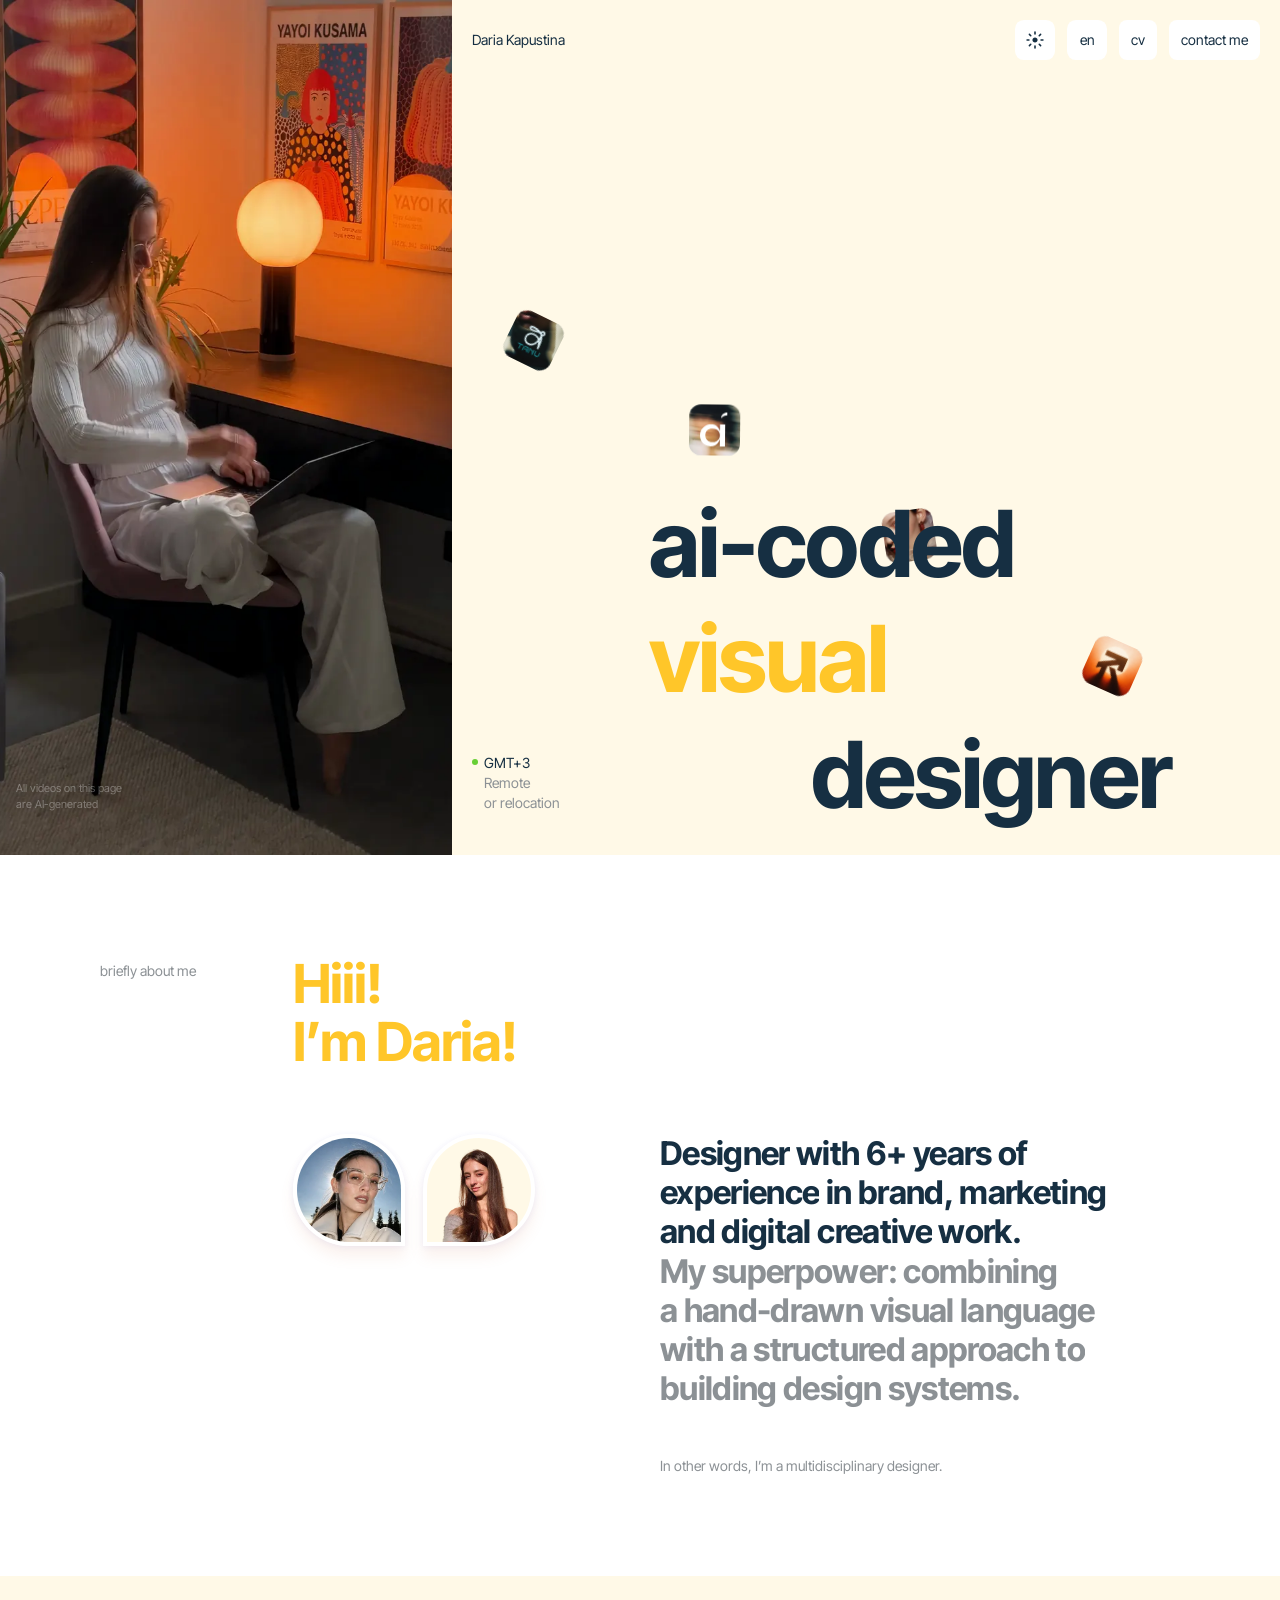
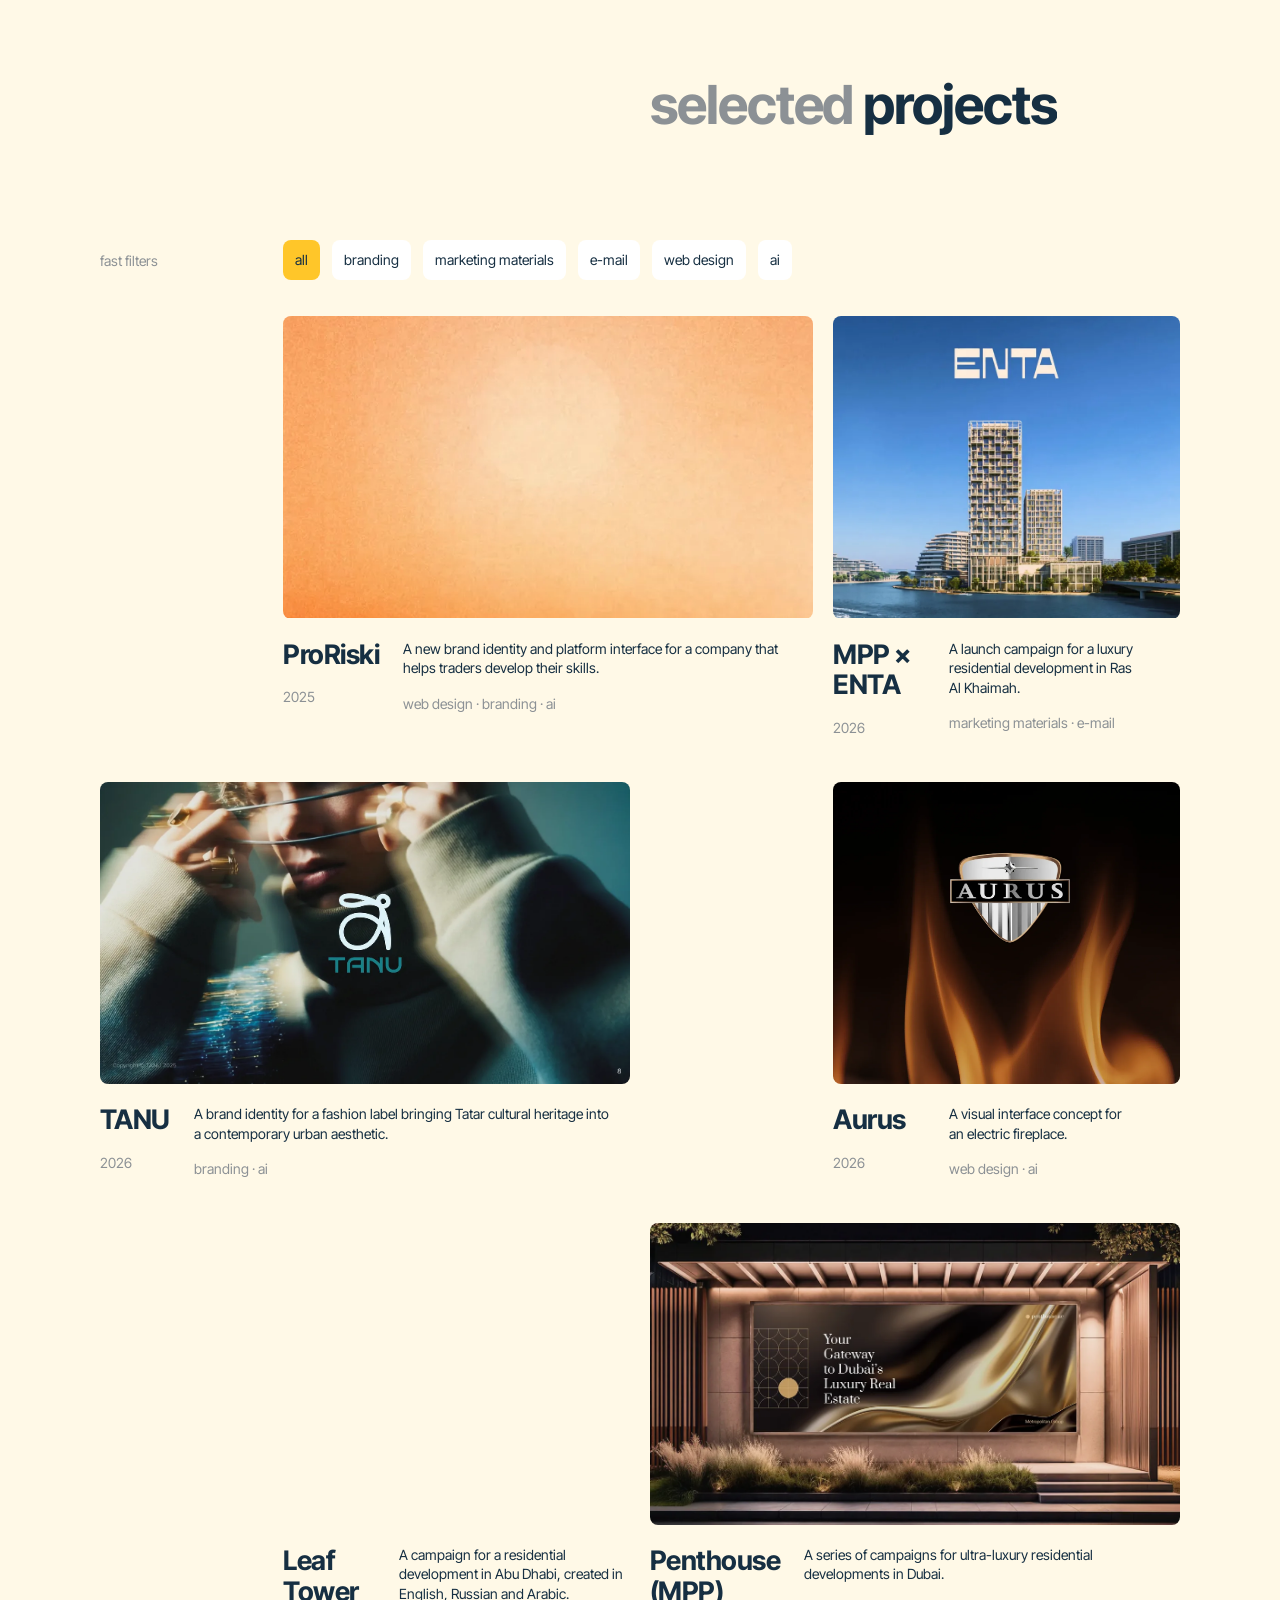
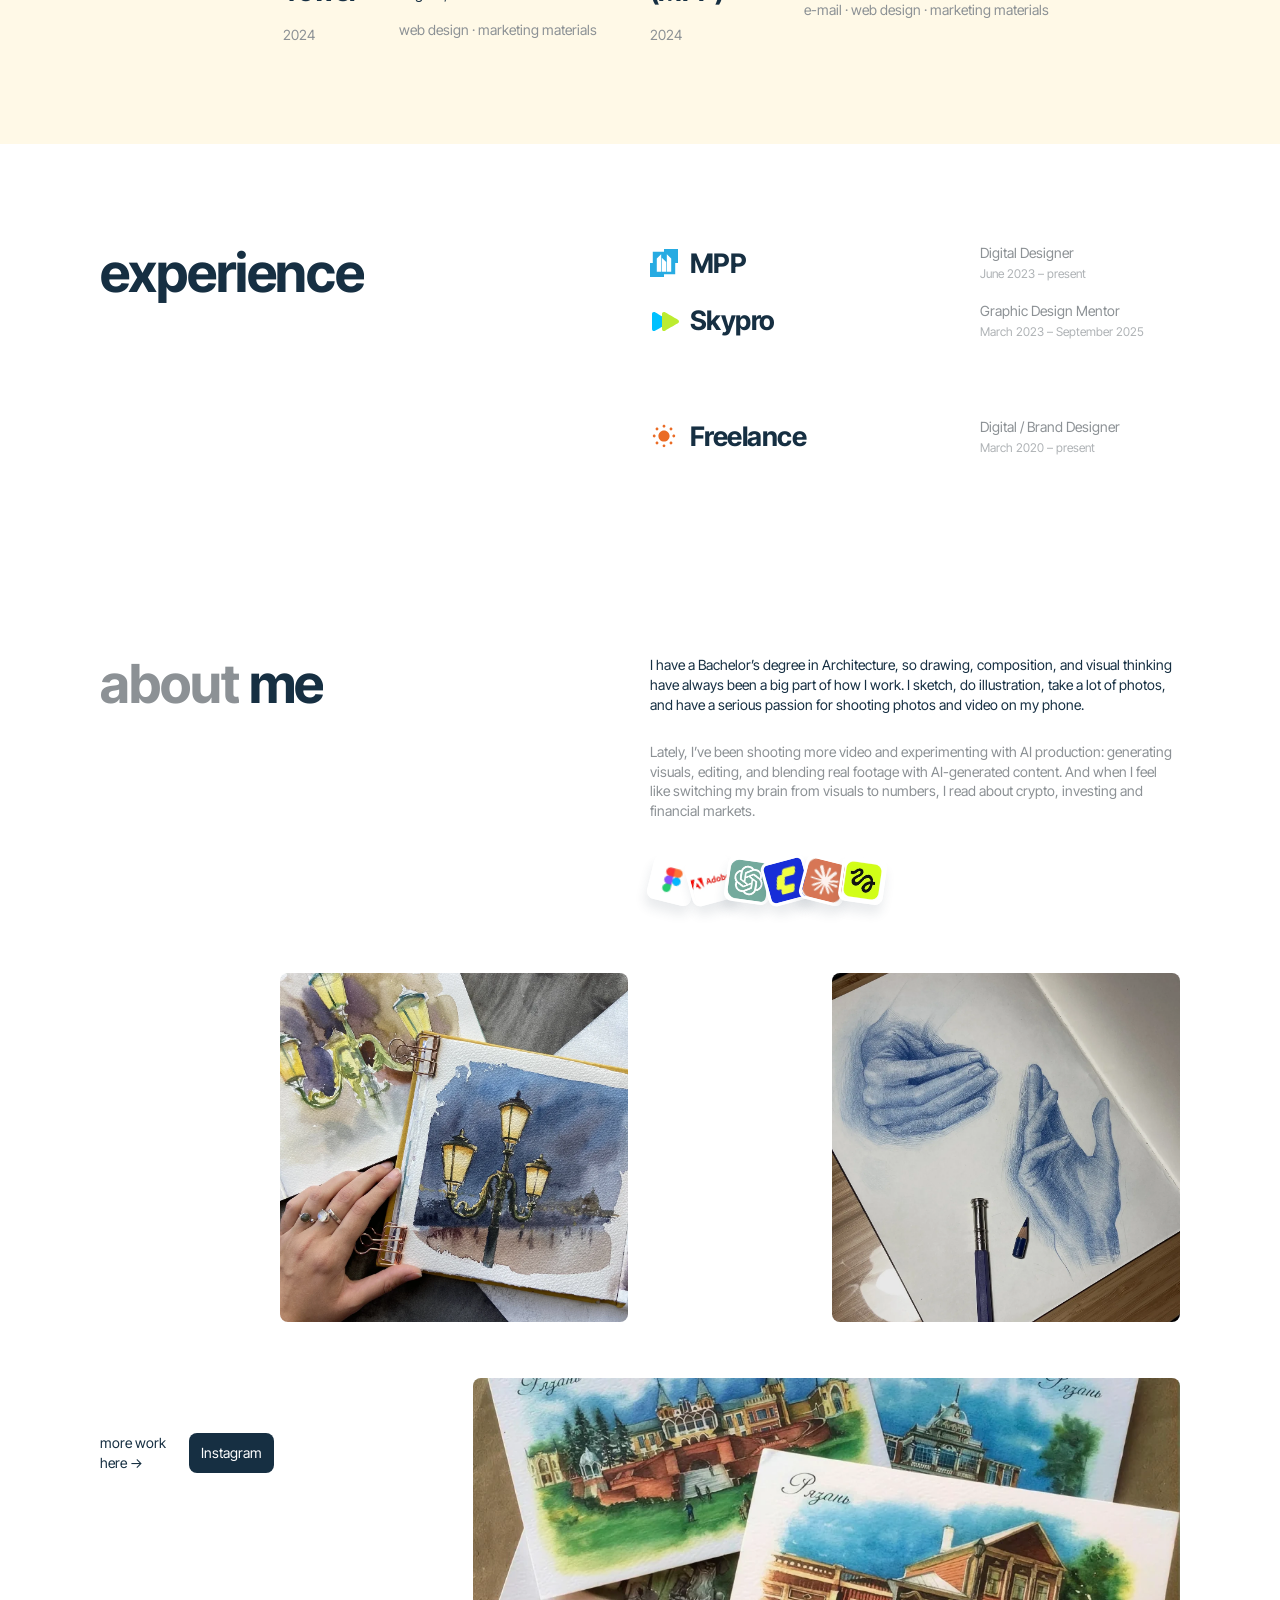
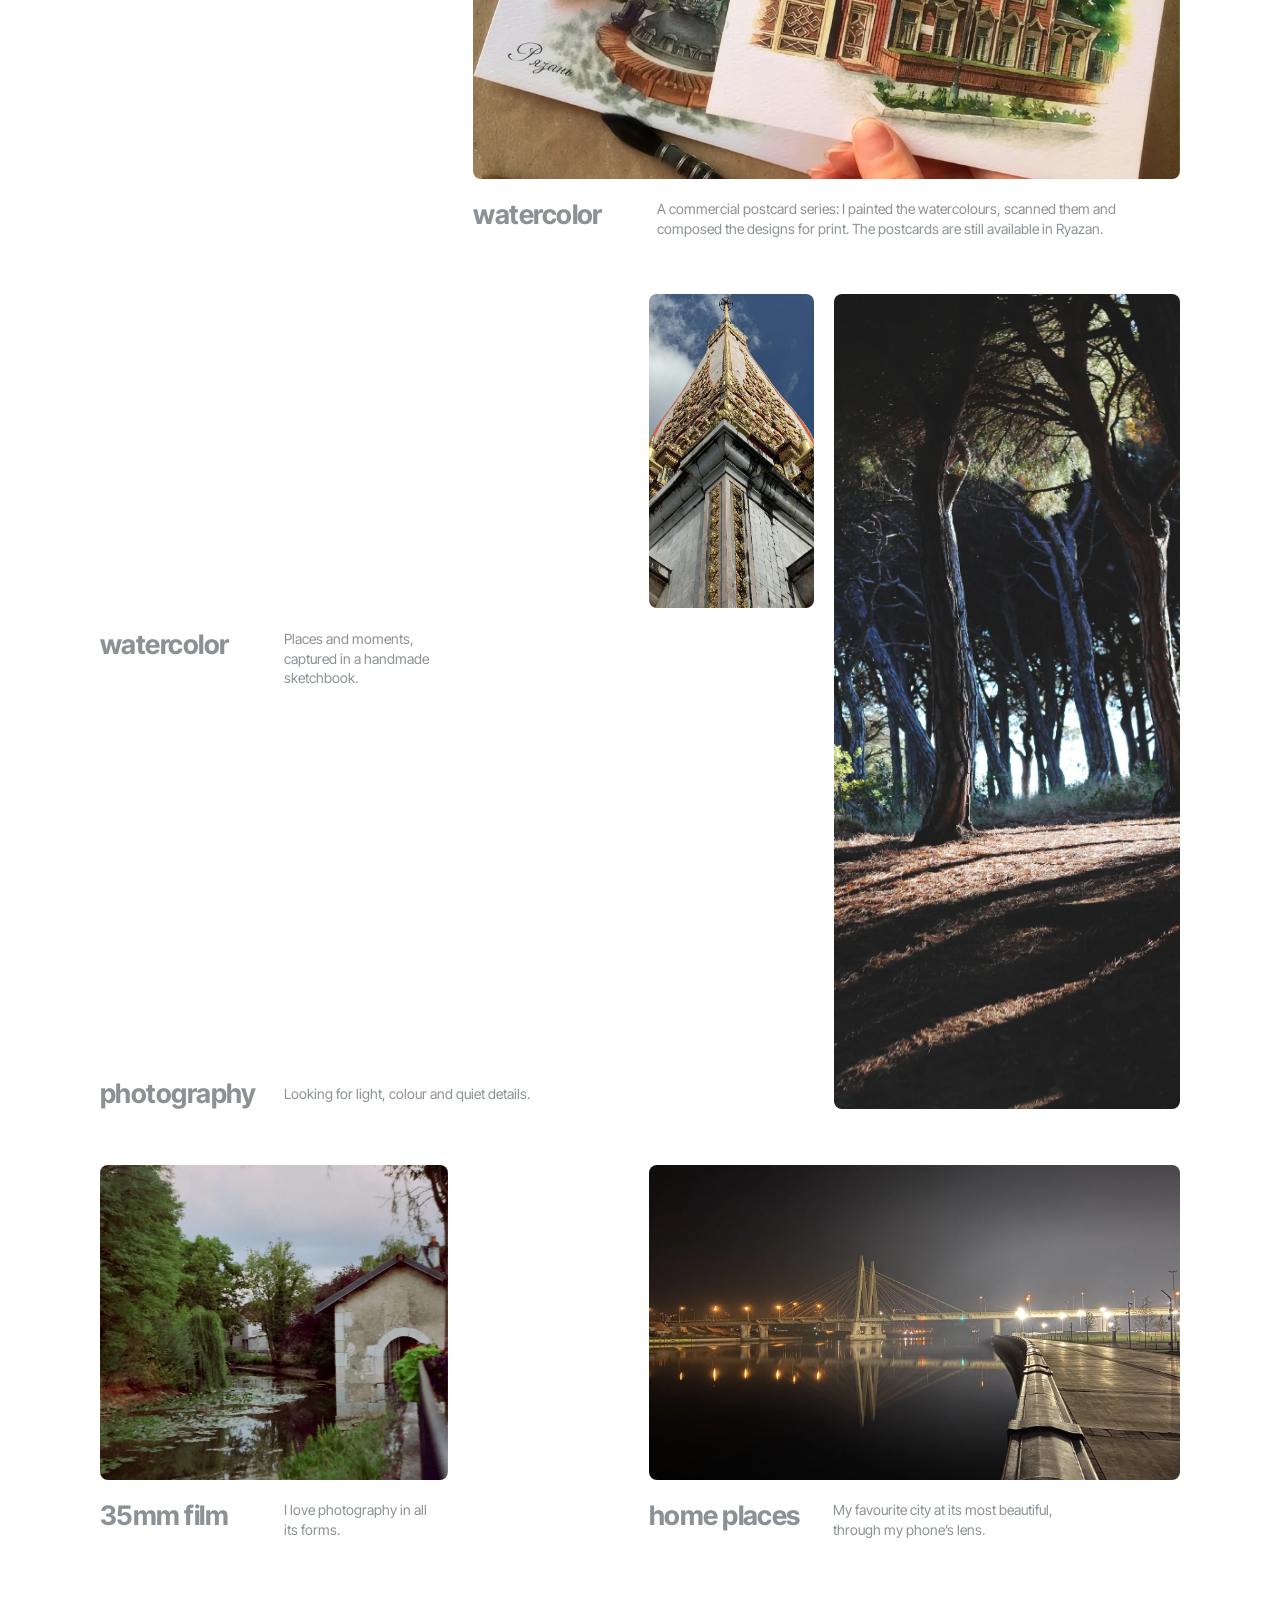
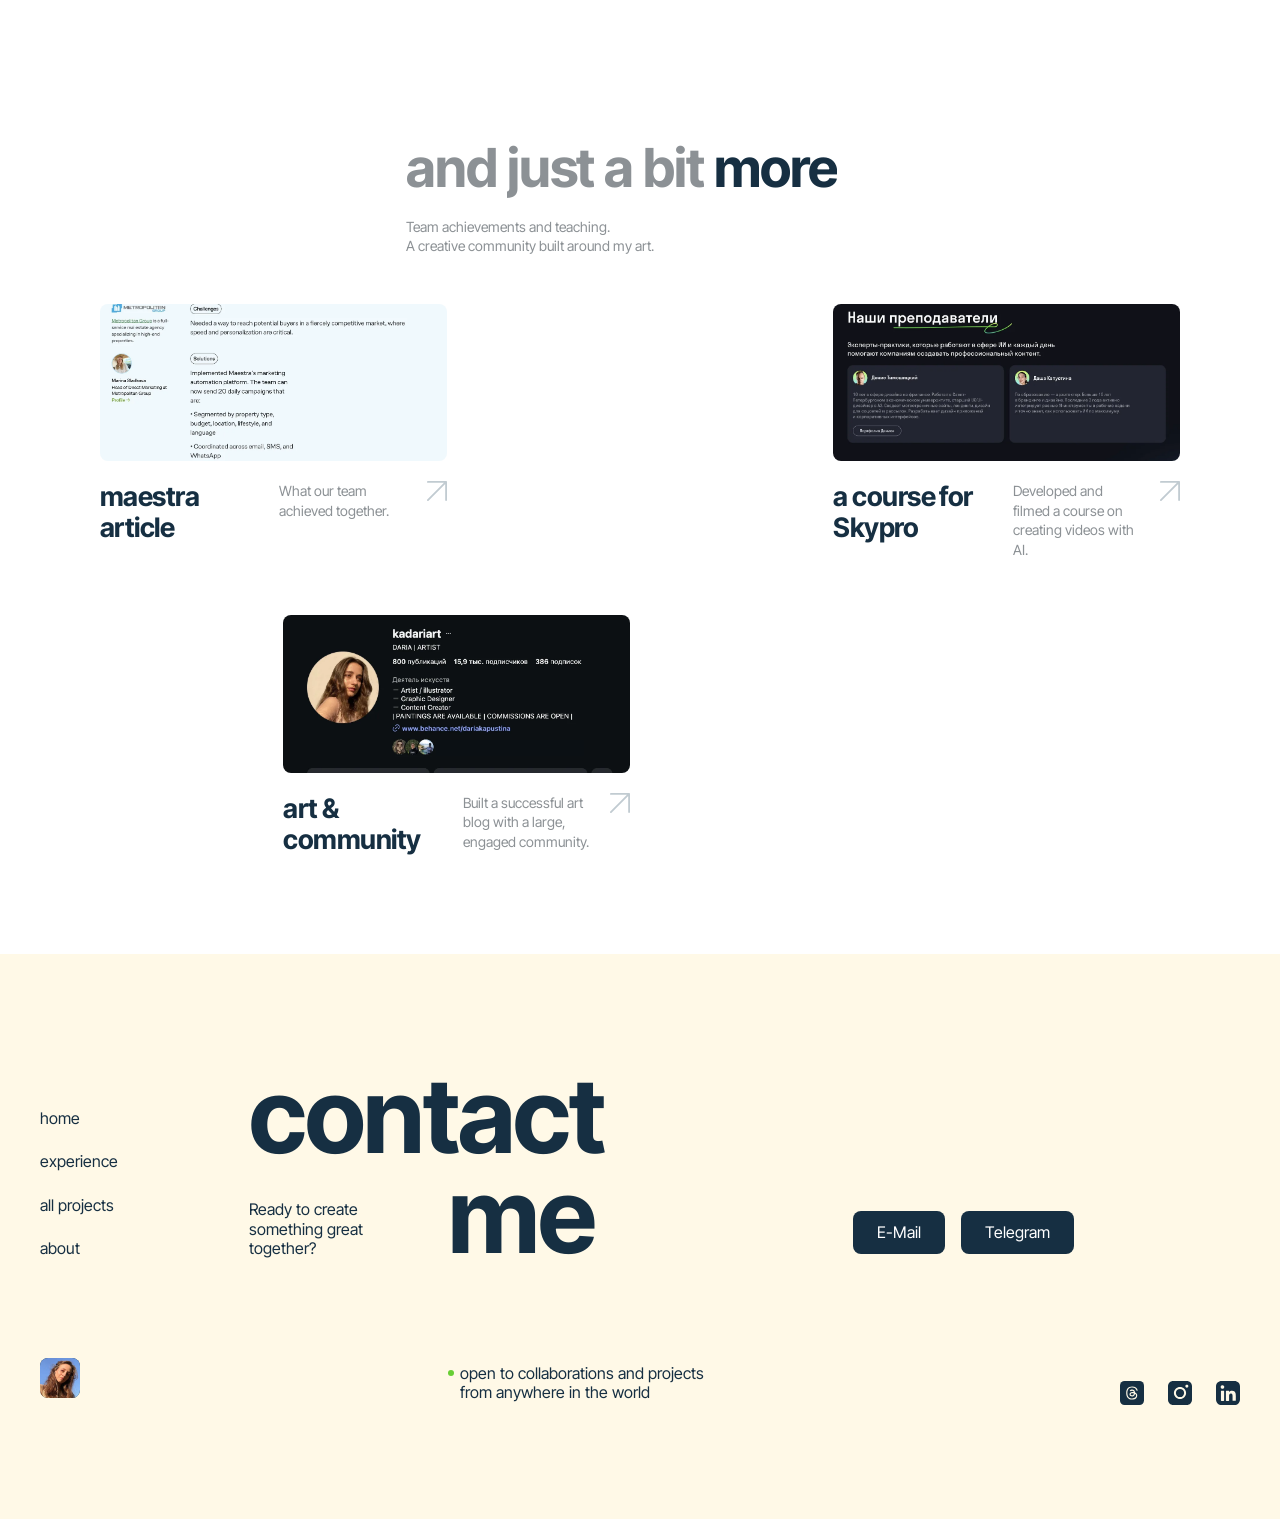
==== commit a815992c: "Project captions: narrow title column widens to fit its longest word Co-Authored-By: Claude Opus 5.5" ====
--- a/index.html
+++ b/index.html
@@ -8,7 +8,7 @@
 <link rel="icon" href="assets/95c12.webp">
 <link rel="preload" href="assets/font-1.woff2?v=2" as="font" type="font/woff2" crossorigin><link rel="preload" href="assets/font-2.woff2?v=2" as="font" type="font/woff2" crossorigin><link rel="stylesheet" href="assets/fonts.css?v=2">
 <script src="theme.js"></script>
-<link rel="stylesheet" href="styles.css?v=motion-18">
+<link rel="stylesheet" href="styles.css?v=motion-19">
 <style>
 /* Intro: on the first visit of a session a split-flap word board covers the page while the first screen loads */
 #site-intro { position: fixed; inset: 0; z-index: 1000; background: #162f42; color: #fff; display: grid; place-items: center; transition: transform .75s cubic-bezier(.76,0,.24,1); }
--- a/styles.css
+++ b/styles.css
@@ -130,10 +130,10 @@
 .project-caption { display: grid; grid-template-columns: auto minmax(0,1fr); gap: 24px; margin-top: 20px; }
 .project-caption .eyebrow { margin-top: 18px; }
 .tags { margin-top: 16px; color: var(--muted); }
-/* narrow slots stack the caption tighter */
+/* narrow slots stack the caption tighter; the title column still fits its longest word */
 @media(min-width:801px) {
   .project-grid:not(.is-filtered) .project:is(:nth-child(2),:nth-child(4),:nth-child(5)) .project-caption,
-  .project-grid.is-filtered .project:is([data-layout='1'],[data-layout='2'],[data-layout='5']) .project-caption { grid-template-columns: 100px minmax(0,1fr); gap: 16px; }
+  .project-grid.is-filtered .project:is([data-layout='1'],[data-layout='2'],[data-layout='5']) .project-caption { grid-template-columns: minmax(100px, min-content) minmax(0,1fr); gap: 16px; }
 }
 
 .about { margin-block: var(--section-space); }
